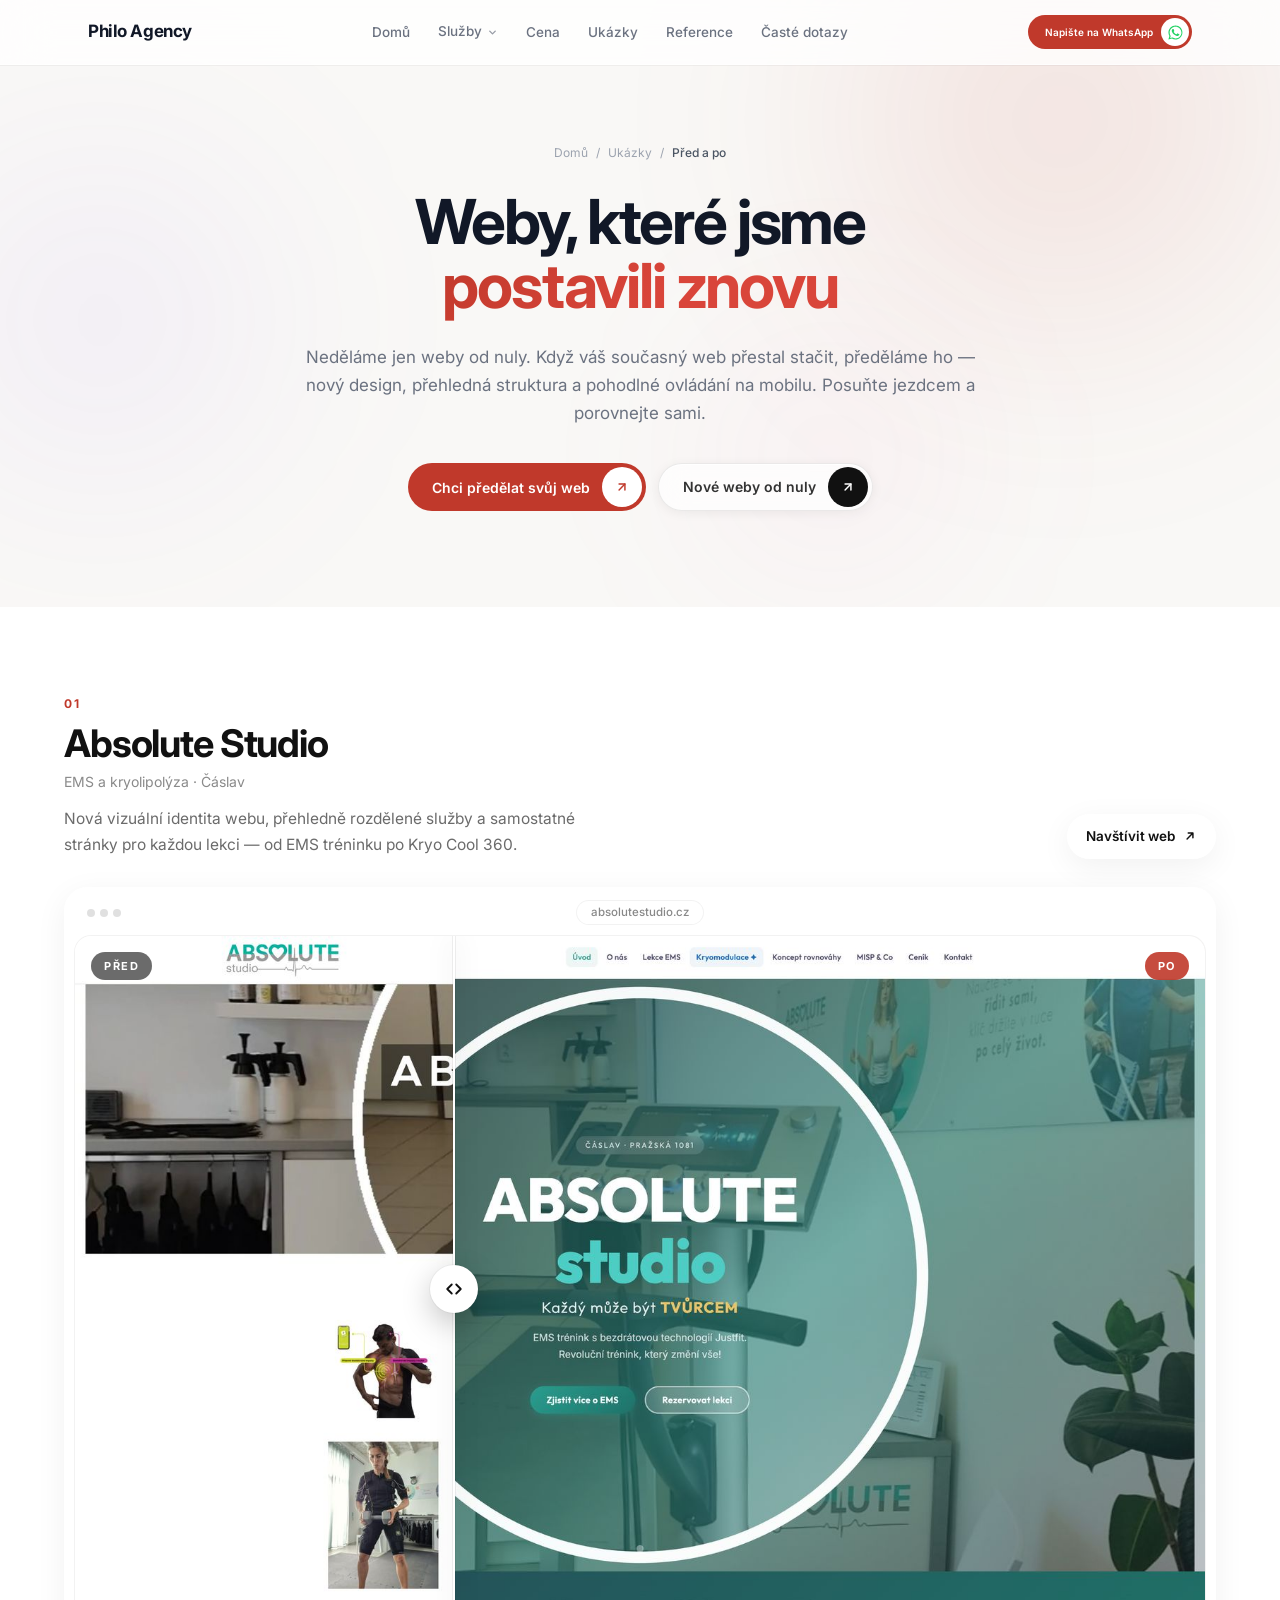
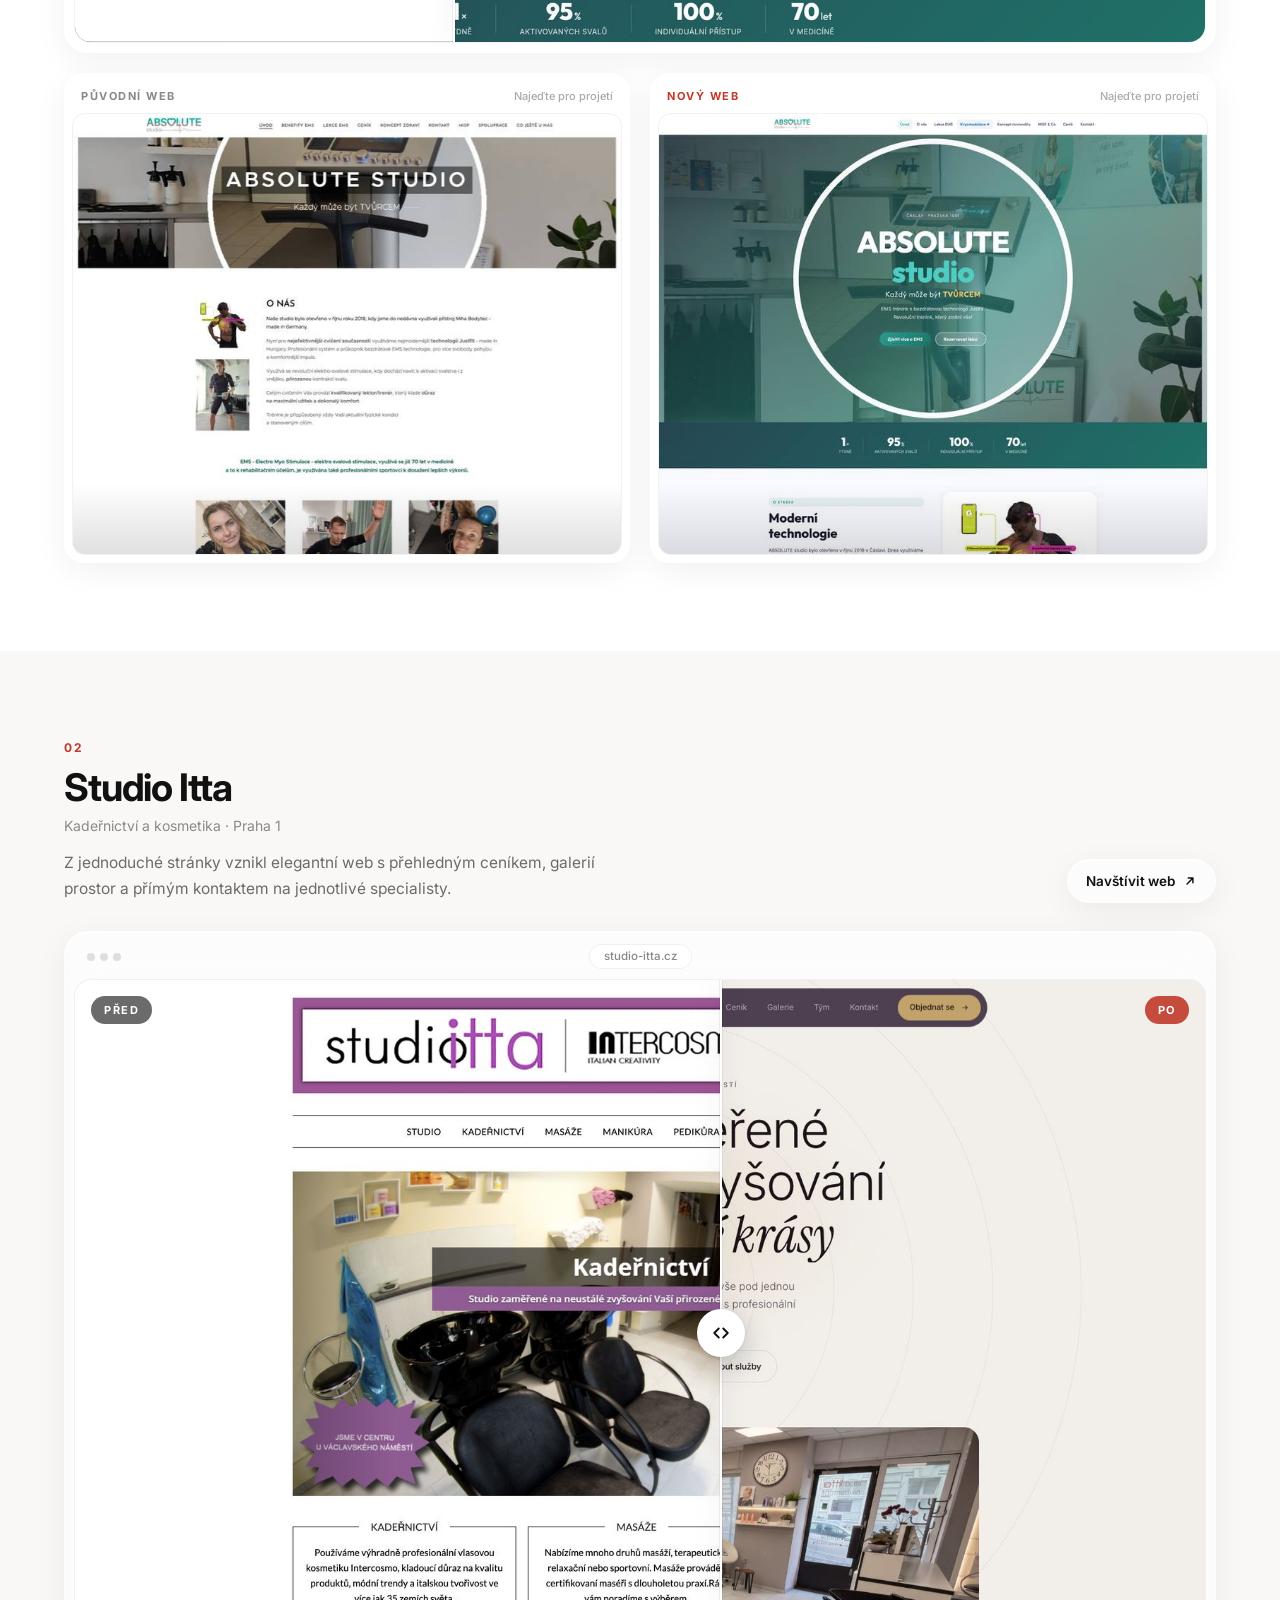
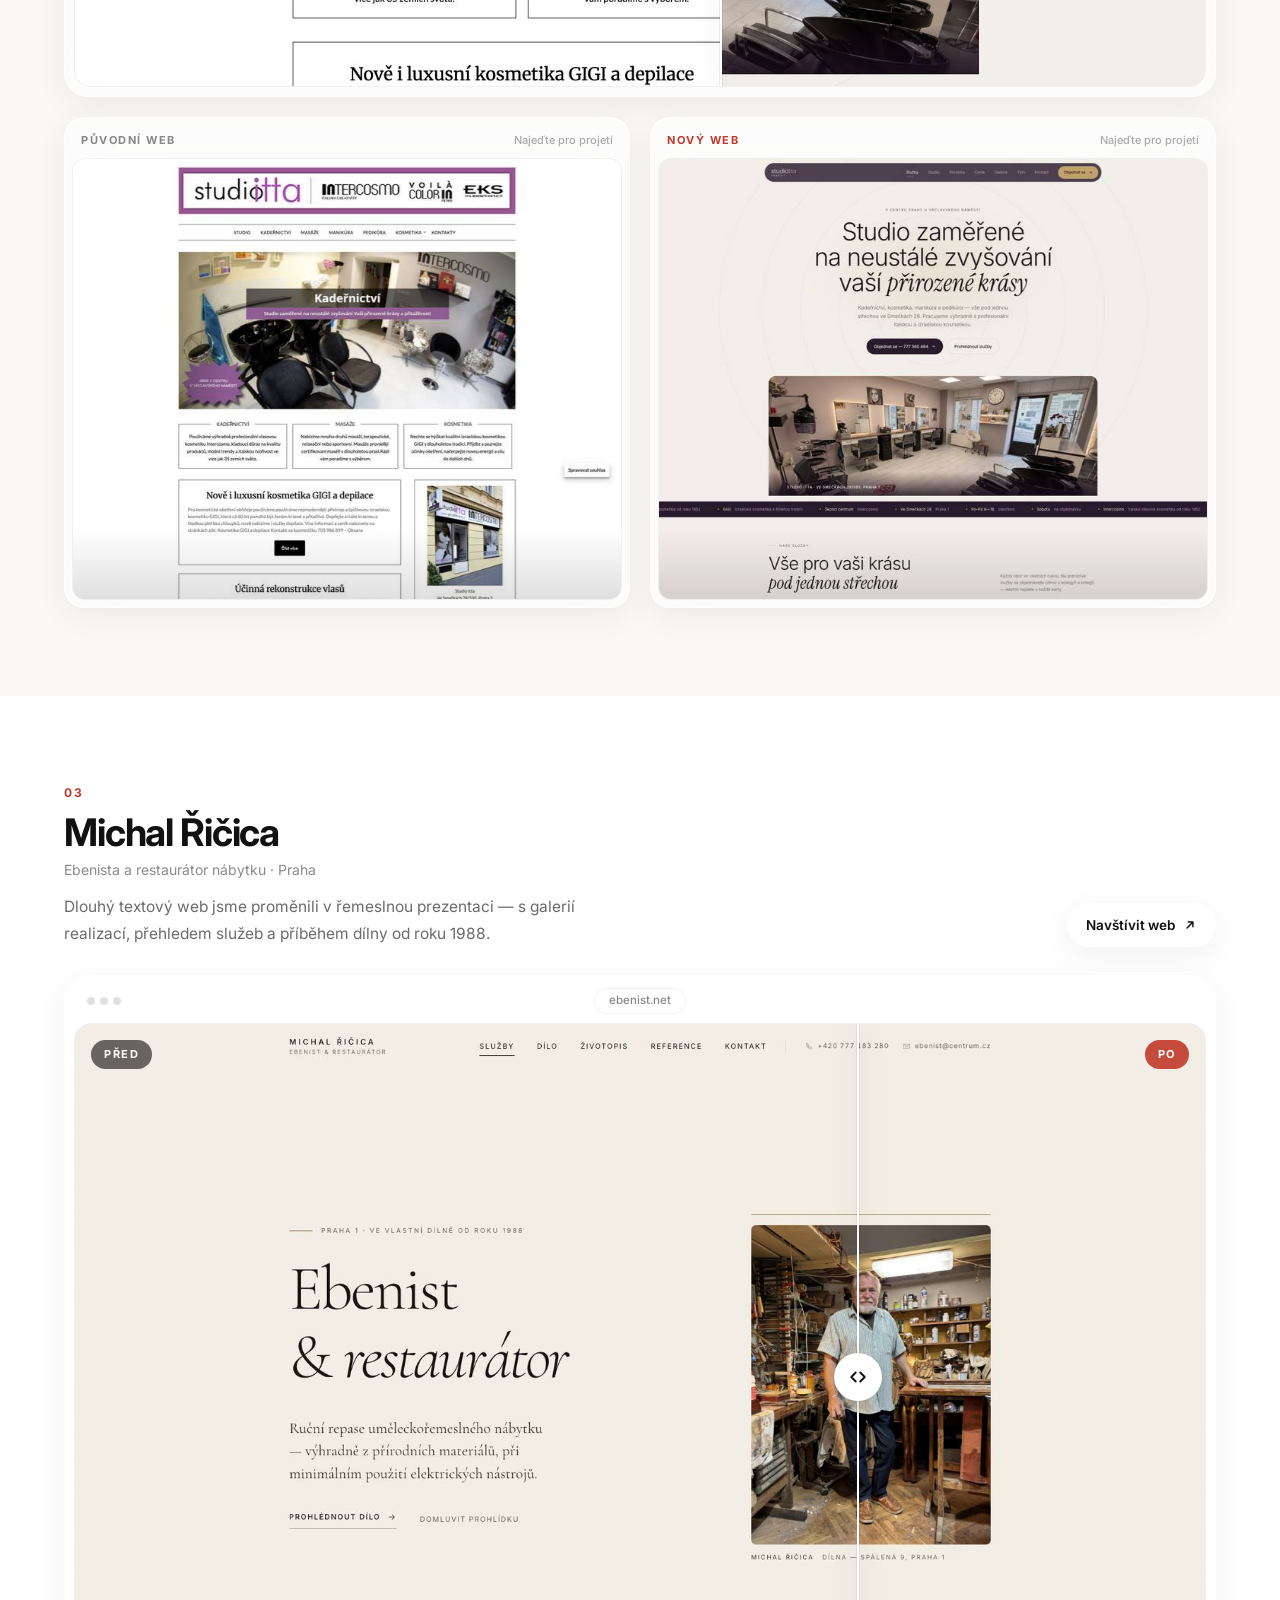
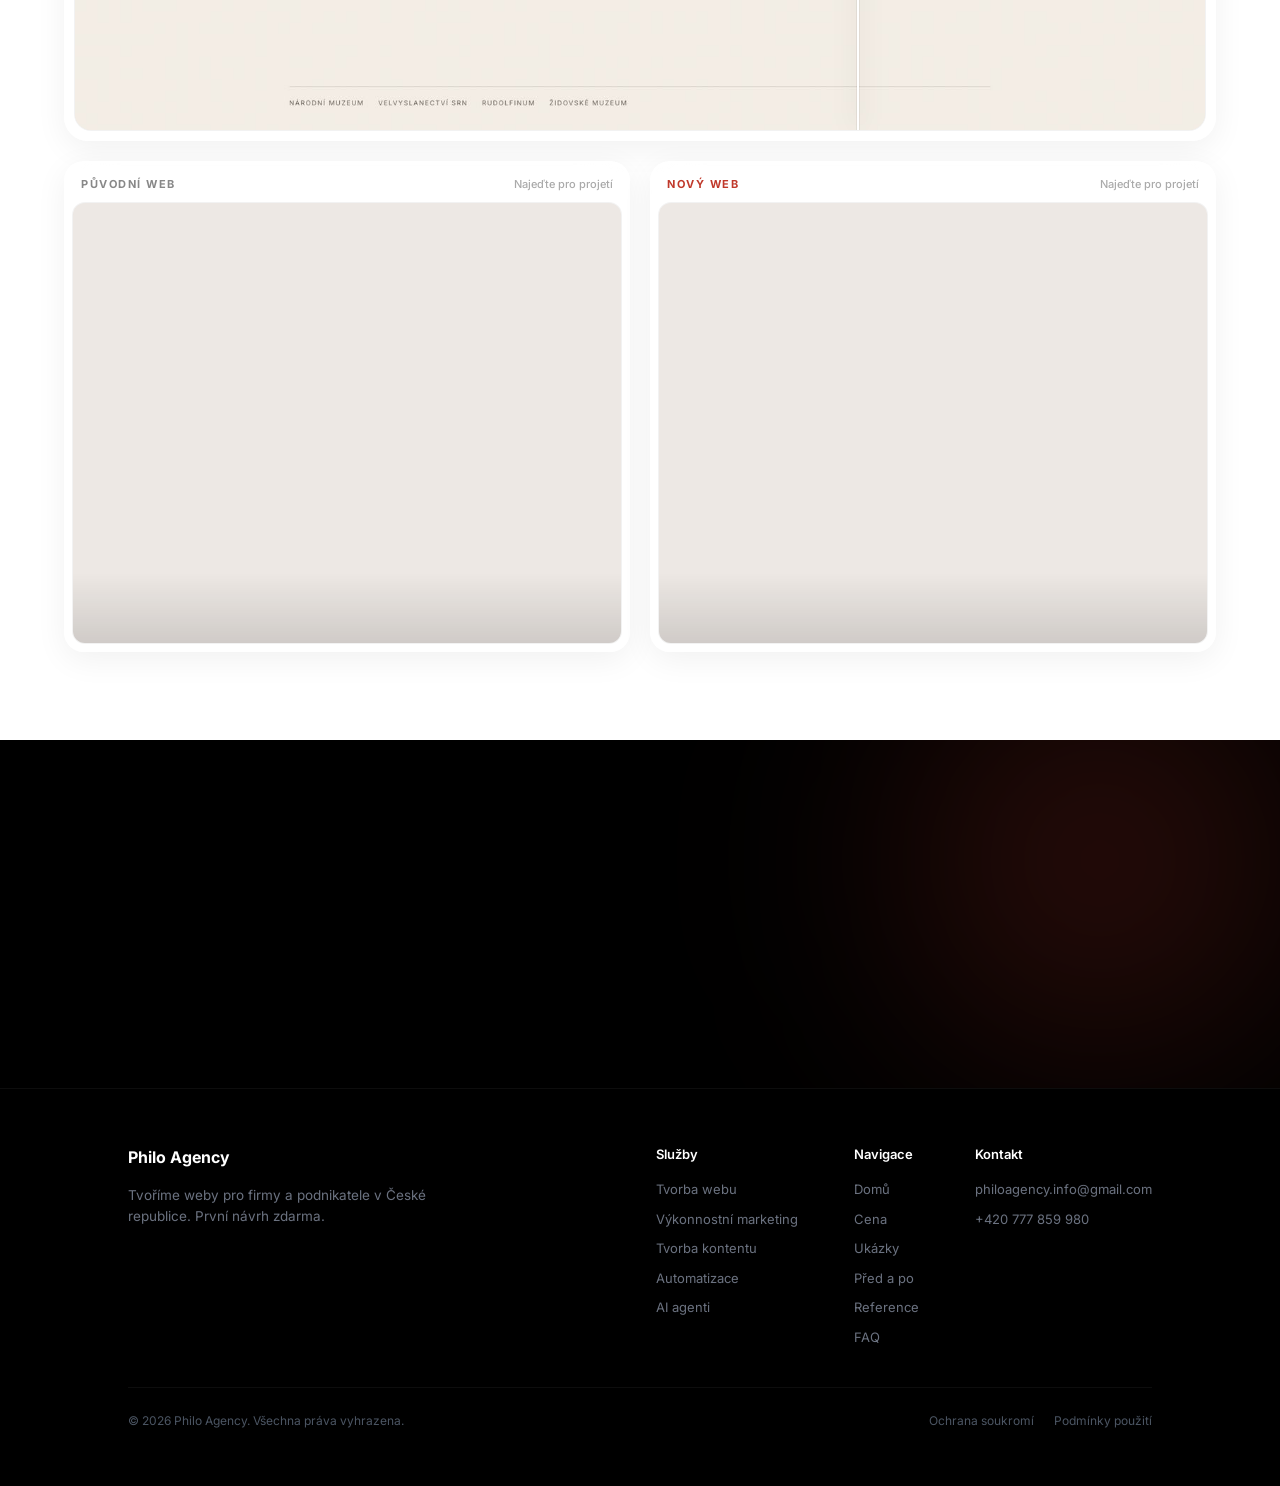
==== redesign-webu.html @ 14ca3ee5 "Add a before & after redesign page linked from the showcase - New /redesign-webu page (subpage templ" ====
<!DOCTYPE html>
<html lang="cs">

<head>
  <meta charset="UTF-8">
  <meta name="viewport" content="width=device-width, initial-scale=1.0">
  <title>Redesign webu: ukázky před a po — Philo Agency</title>
  <meta name="description" content="Neděláme jen weby od nuly. Podívejte se, jak jsme předělali weby Absolute Studio, Studio Itta a Michala Řičici — porovnání původního a nového webu.">
  <meta name="keywords" content="redesign webu, předělání webu, nový web, modernizace webu, webdesign před a po, Philo Agency">
  <meta name="author" content="Philo Agency">
  <meta name="robots" content="index, follow">
  <link rel="canonical" href="https://philoagency.com/redesign-webu">
  <meta property="og:type" content="website">
  <meta property="og:locale" content="cs_CZ">
  <meta property="og:site_name" content="Philo Agency">
  <meta property="og:title" content="Redesign webu: ukázky před a po — Philo Agency">
  <meta property="og:description" content="Neděláme jen weby od nuly. Podívejte se, jak jsme předělali weby našich klientů — porovnání původního a nového webu.">
  <meta property="og:url" content="https://philoagency.com/redesign-webu">
  <meta property="og:image" content="https://philoagency.com/img/og-image.jpg">
  <meta property="og:image:secure_url" content="https://philoagency.com/img/og-image.jpg">
  <meta property="og:image:type" content="image/jpeg">
  <meta property="og:image:width" content="1200">
  <meta property="og:image:height" content="630">
  <meta property="og:image:alt" content="Philo Agency — weby, marketing a obsah na míru">
  <meta name="twitter:card" content="summary_large_image">
  <meta name="twitter:image" content="https://philoagency.com/img/og-image.jpg">
  <meta name="twitter:title" content="Redesign webu: ukázky před a po — Philo Agency">
  <meta name="twitter:description" content="Neděláme jen weby od nuly. Podívejte se, jak jsme předělali weby našich klientů — porovnání původního a nového webu.">
  <link rel="icon" type="image/svg+xml" href="favicon.svg">
  <link rel="preconnect" href="https://fonts.googleapis.com">
  <link rel="preconnect" href="https://fonts.gstatic.com" crossorigin>
  <link href="https://fonts.googleapis.com/css2?family=inter:wght@100..900&display=swap" rel="stylesheet">
  <link rel="stylesheet" href="assets/philo-sub.css">
  <script src="assets/philo-sub.js"></script>
  <link rel="stylesheet" href="assets/tailwind.css">
  <style>
    /* ─── PROJEKTY ─── */
    .ba-section {
      padding-block: 88px;
    }

    .ba-section:nth-of-type(odd) {
      background: #f9f8f6;
    }

    .ba-section:nth-of-type(even) {
      background: #fff;
    }

    @media (max-width: 767px) {
      .ba-section {
        padding-block: 60px;
      }
    }

    .ba-head {
      display: flex;
      align-items: flex-end;
      justify-content: space-between;
      gap: 24px;
      margin-bottom: 28px;
    }

    @media (max-width: 767px) {
      .ba-head {
        flex-direction: column;
        align-items: flex-start;
        gap: 16px;
      }
    }

    .ba-num {
      display: block;
      margin-bottom: 10px;
      font-size: 12px;
      font-weight: 700;
      letter-spacing: 0.18em;
      color: #c0392b;
    }

    .ba-title {
      font-size: clamp(28px, 4vw, 38px);
      font-weight: 700;
      letter-spacing: -0.03em;
      line-height: 1.1;
      color: #111;
    }

    .ba-cat {
      margin-top: 6px;
      font-size: 14px;
      color: #8a8a8a;
    }

    .ba-desc {
      max-width: 560px;
      margin-top: 14px;
      font-size: 15.5px;
      line-height: 1.7;
      color: #6b6b6b;
    }

    .ba-visit {
      display: inline-flex;
      align-items: center;
      gap: 8px;
      flex-shrink: 0;
      padding: 11px 18px;
      border-radius: 999px;
      font-size: 13.5px;
      font-weight: 600;
      color: #111;
      text-decoration: none;
      transition: transform 0.4s cubic-bezier(0.22, 1, 0.36, 1), box-shadow 0.4s ease, color 0.3s ease;
    }

    .ba-visit:hover {
      color: #c0392b;
      transform: translateY(-2px);
      box-shadow: 0 14px 32px rgba(0, 0, 0, 0.08), inset 0 1px 0 rgba(255, 255, 255, 0.95);
    }

    .ba-visit svg {
      transition: transform 0.4s cubic-bezier(0.22, 1, 0.36, 1);
    }

    .ba-visit:hover svg {
      transform: translate(2px, -2px);
    }

    /* ─── OKNO PROHLÍŽEČE ─── */
    .ba-card {
      padding: 10px;
      border-radius: 24px;
    }

    .ba-bar {
      display: grid;
      grid-template-columns: 1fr auto 1fr;
      align-items: center;
      height: 30px;
      padding: 0 12px;
      margin-bottom: 8px;
    }

    .ba-dots {
      display: flex;
      gap: 5px;
    }

    .ba-dots i {
      width: 8px;
      height: 8px;
      border-radius: 50%;
      background: rgba(0, 0, 0, 0.12);
    }

    .ba-url {
      display: inline-flex;
      align-items: center;
      gap: 6px;
      padding: 3px 14px;
      border-radius: 999px;
      background: #fff;
      box-shadow: 0 0 0 1px rgba(0, 0, 0, 0.05);
      font-size: 11.5px;
      font-weight: 500;
      color: #888;
    }

    /* ─── POROVNÁVACÍ JEZDEC ─── */
    .ba-compare {
      --pos: 50%;
      position: relative;
      aspect-ratio: 16 / 10;
      overflow: hidden;
      border-radius: 16px;
      background: #ede8e4;
      cursor: ew-resize;
      user-select: none;
      -webkit-user-select: none;
      touch-action: pan-y;
      box-shadow: 0 0 0 1px rgba(0, 0, 0, 0.05);
    }

    .ba-img {
      position: absolute;
      inset: 0;
      width: 100%;
      height: 100%;
      object-fit: cover;
      object-position: top;
      pointer-events: none;
      -webkit-user-drag: none;
    }

    .ba-before {
      position: absolute;
      inset: 0;
      clip-path: inset(0 calc(100% - var(--pos)) 0 0);
    }

    .ba-label {
      position: absolute;
      top: 16px;
      z-index: 2;
      padding: 6px 13px;
      border-radius: 999px;
      font-size: 11px;
      font-weight: 700;
      letter-spacing: 0.14em;
      text-transform: uppercase;
      color: #fff;
      -webkit-backdrop-filter: blur(8px);
      backdrop-filter: blur(8px);
      pointer-events: none;
    }

    .ba-label--before {
      left: 16px;
      background: rgba(17, 17, 17, 0.62);
    }

    .ba-label--after {
      right: 16px;
      background: rgba(192, 57, 43, 0.9);
    }

    .ba-handle {
      position: absolute;
      top: 0;
      bottom: 0;
      left: var(--pos);
      z-index: 3;
      width: 2px;
      margin-left: -1px;
      background: #fff;
      box-shadow: 0 0 0 1px rgba(0, 0, 0, 0.06), 0 0 24px rgba(0, 0, 0, 0.25);
      pointer-events: none;
    }

    .ba-knob {
      position: absolute;
      top: 50%;
      left: 50%;
      display: grid;
      place-items: center;
      width: 48px;
      height: 48px;
      border-radius: 50%;
      background: #fff;
      color: #111;
      box-shadow: 0 10px 30px rgba(0, 0, 0, 0.22), 0 0 0 1px rgba(0, 0, 0, 0.04);
      transform: translate(-50%, -50%);
      transition: transform 0.35s cubic-bezier(0.22, 1, 0.36, 1), color 0.3s ease;
    }

    .ba-compare:hover .ba-knob,
    .ba-compare.is-dragging .ba-knob {
      color: #c0392b;
      transform: translate(-50%, -50%) scale(1.08);
    }

    .ba-range {
      position: absolute;
      width: 1px;
      height: 1px;
      opacity: 0;
      pointer-events: none;
    }

    .ba-compare:has(.ba-range:focus-visible) .ba-knob {
      outline: 2px solid #c0392b;
      outline-offset: 3px;
    }

    @media (max-width: 767px) {
      .ba-card {
        padding: 6px;
        border-radius: 18px;
      }

      .ba-bar {
        height: 22px;
        margin-bottom: 6px;
        padding: 0 8px;
      }

      .ba-dots i {
        width: 6px;
        height: 6px;
      }

      .ba-url {
        font-size: 10px;
        padding: 2px 10px;
      }

      .ba-compare {
        border-radius: 12px;
      }

      .ba-label {
        top: 10px;
        padding: 4px 9px;
        font-size: 9.5px;
      }

      .ba-label--before {
        left: 10px;
      }

      .ba-label--after {
        right: 10px;
      }

      .ba-knob {
        width: 38px;
        height: 38px;
      }
    }

    /* ─── CELÉ STRÁNKY ─── */
    .ba-pages {
      display: grid;
      grid-template-columns: repeat(2, minmax(0, 1fr));
      gap: 20px;
      margin-top: 20px;
    }

    .ba-page {
      --frame-h: 440px;
      margin: 0;
      padding: 8px;
      border-radius: 20px;
      cursor: pointer;
    }

    .ba-page figcaption {
      display: flex;
      align-items: center;
      justify-content: space-between;
      gap: 10px;
      padding: 6px 8px 10px;
      font-size: 11px;
      font-weight: 700;
      letter-spacing: 0.14em;
      text-transform: uppercase;
      color: #888;
    }

    .ba-page--after figcaption {
      color: #c0392b;
    }

    .ba-hint {
      font-size: 11px;
      font-weight: 500;
      letter-spacing: 0;
      text-transform: none;
      color: #aaa;
    }

    .ba-scroll {
      position: relative;
      height: var(--frame-h);
      overflow: hidden;
      border-radius: 12px;
      background: #ede8e4;
      box-shadow: 0 0 0 1px rgba(0, 0, 0, 0.05);
    }

    /* Stránka se při najetí plynule projede shora dolů (délka podle výšky) */
    .ba-scroll img {
      display: block;
      width: 100%;
      height: auto;
      transform: translateY(0);
      transition: transform 1.2s cubic-bezier(0.22, 1, 0.36, 1);
      will-change: transform;
    }

    .ba-page:hover .ba-scroll img,
    .ba-page.is-playing .ba-scroll img {
      transform: translateY(calc(-100% + var(--frame-h)));
      transition: transform var(--dur, 8s) cubic-bezier(0.45, 0, 0.55, 1);
    }

    .ba-scroll::after {
      content: '';
      position: absolute;
      left: 0;
      right: 0;
      bottom: 0;
      height: 70px;
      background: linear-gradient(to top, rgba(0, 0, 0, 0.12), transparent);
      pointer-events: none;
      transition: opacity 0.4s ease;
    }

    .ba-page:hover .ba-scroll::after,
    .ba-page.is-playing .ba-scroll::after {
      opacity: 0;
    }

    @media (max-width: 767px) {
      .ba-pages {
        gap: 10px;
      }

      .ba-page {
        --frame-h: 300px;
        padding: 5px;
        border-radius: 14px;
      }

      .ba-page figcaption {
        flex-direction: column;
        align-items: flex-start;
        gap: 2px;
        padding: 4px 4px 8px;
        font-size: 9.5px;
      }

      .ba-hint {
        font-size: 10px;
      }

      .ba-scroll {
        border-radius: 9px;
      }
    }

    @media (prefers-reduced-motion: reduce) {
      .ba-scroll img {
        transition: none !important;
      }
    }
  </style>
</head>

<body class="bg-white overflow-x-hidden">

  <!-- ───── NAV ───── -->
  <nav class="glass-nav fixed top-0 left-0 right-0 z-50">
    <div class="max-w-6xl mx-auto px-6 h-16 flex items-center justify-between">
      <a href="/" class="flex items-center gap-2">
        <span class="font-bold text-[17px] text-gray-900 tracking-tight">Philo Agency</span>
      </a>
      <div class="hidden md:flex items-center gap-7">
        <a href="/"
          class="text-[13.5px] text-gray-500 hover:text-gray-900 font-medium transition-colors">Domů</a>

        <!-- Služby — rozbalovací menu -->
        <div class="nav-drop" id="nav-drop">
          <button class="nav-drop-trigger" id="nav-drop-trigger" aria-haspopup="true" aria-expanded="false">
            <span>Služby</span>
            <svg class="nav-drop-caret" xmlns="http://www.w3.org/2000/svg" width="11" height="11" viewBox="0 0 24 24"
              fill="none" stroke="currentColor" stroke-width="3" stroke-linecap="round" stroke-linejoin="round">
              <path d="m6 9 6 6 6-6" />
            </svg>
          </button>
          <div class="nav-drop-panel" role="menu">
            <a class="nav-drop-item" style="--d:.04s" href="/sluzby/tvorba-webu" role="menuitem">
              <span class="nav-drop-ico"><svg xmlns="http://www.w3.org/2000/svg" width="18" height="18" viewBox="0 0 24 24" fill="none" stroke="currentColor" stroke-width="1.8" stroke-linecap="round" stroke-linejoin="round"><rect width="20" height="14" x="2" y="3" rx="2"/><path d="M8 21h8M12 17v4"/></svg></span>
              <span>
                <span class="nav-drop-title">Tvorba webu</span>
                <span class="nav-drop-desc">Weby na míru, první návrh zdarma</span>
              </span>
              <svg class="nav-drop-arrow" xmlns="http://www.w3.org/2000/svg" width="15" height="15" viewBox="0 0 24 24" fill="none" stroke="currentColor" stroke-width="2.4" stroke-linecap="round" stroke-linejoin="round"><path d="M5 12h14M13 6l6 6-6 6"/></svg>
            </a>
            <a class="nav-drop-item" style="--d:.085s" href="/sluzby/vykonnostni-marketing" role="menuitem">
              <span class="nav-drop-ico"><svg xmlns="http://www.w3.org/2000/svg" width="18" height="18" viewBox="0 0 24 24" fill="none" stroke="currentColor" stroke-width="1.8" stroke-linecap="round" stroke-linejoin="round"><polyline points="22 7 13.5 15.5 8.5 10.5 2 17"/><polyline points="16 7 22 7 22 13"/></svg></span>
              <span>
                <span class="nav-drop-title">Výkonnostní marketing</span>
                <span class="nav-drop-desc">Meta Ads kampaně zaměřené na tržby</span>
              </span>
              <svg class="nav-drop-arrow" xmlns="http://www.w3.org/2000/svg" width="15" height="15" viewBox="0 0 24 24" fill="none" stroke="currentColor" stroke-width="2.4" stroke-linecap="round" stroke-linejoin="round"><path d="M5 12h14M13 6l6 6-6 6"/></svg>
            </a>
            <a class="nav-drop-item" style="--d:.13s" href="/sluzby/tvorba-kontentu" role="menuitem">
              <span class="nav-drop-ico"><svg xmlns="http://www.w3.org/2000/svg" width="18" height="18" viewBox="0 0 24 24" fill="none" stroke="currentColor" stroke-width="1.8" stroke-linecap="round" stroke-linejoin="round"><path d="m22 8-6 4 6 4V8Z"/><rect width="14" height="12" x="2" y="6" rx="2"/></svg></span>
              <span>
                <span class="nav-drop-title">Tvorba kontentu</span>
                <span class="nav-drop-desc">Foto, video a texty pro sociální sítě</span>
              </span>
              <svg class="nav-drop-arrow" xmlns="http://www.w3.org/2000/svg" width="15" height="15" viewBox="0 0 24 24" fill="none" stroke="currentColor" stroke-width="2.4" stroke-linecap="round" stroke-linejoin="round"><path d="M5 12h14M13 6l6 6-6 6"/></svg>
            </a>
            <a class="nav-drop-item" style="--d:.175s" href="/sluzby/automatizace" role="menuitem">
              <span class="nav-drop-ico"><svg xmlns="http://www.w3.org/2000/svg" width="18" height="18" viewBox="0 0 24 24" fill="none" stroke="currentColor" stroke-width="1.8" stroke-linecap="round" stroke-linejoin="round"><path d="M13 2 3 14h9l-1 8 10-12h-9l1-8Z"/></svg></span>
              <span>
                <span class="nav-drop-title">Automatizace</span>
                <span class="nav-drop-desc">Propojíme nástroje, procesy běží samy</span>
              </span>
              <svg class="nav-drop-arrow" xmlns="http://www.w3.org/2000/svg" width="15" height="15" viewBox="0 0 24 24" fill="none" stroke="currentColor" stroke-width="2.4" stroke-linecap="round" stroke-linejoin="round"><path d="M5 12h14M13 6l6 6-6 6"/></svg>
            </a>
            <a class="nav-drop-item" style="--d:.22s" href="/sluzby/ai-agenti" role="menuitem">
              <span class="nav-drop-ico"><svg xmlns="http://www.w3.org/2000/svg" width="18" height="18" viewBox="0 0 24 24" fill="none" stroke="currentColor" stroke-width="1.8" stroke-linecap="round" stroke-linejoin="round"><path d="M12 8V4H8"/><rect width="16" height="12" x="4" y="8" rx="2"/><path d="M2 14h2M20 14h2M15 13v2M9 13v2"/></svg></span>
              <span>
                <span class="nav-drop-title">AI agenti</span>
                <span class="nav-drop-desc">Agenti pro podporu, prodej i obsah</span>
              </span>
              <svg class="nav-drop-arrow" xmlns="http://www.w3.org/2000/svg" width="15" height="15" viewBox="0 0 24 24" fill="none" stroke="currentColor" stroke-width="2.4" stroke-linecap="round" stroke-linejoin="round"><path d="M5 12h14M13 6l6 6-6 6"/></svg>
            </a>
            <div class="nav-drop-foot">
              <span>Nevíte, co potřebujete?</span>
              <a href="/#kontakt">Ozvěte se nám →</a>
            </div>
          </div>
        </div>

        <a href="/#cena"
          class="text-[13.5px] text-gray-500 hover:text-gray-900 font-medium transition-colors">Cena</a>
        <a href="/#ukazky"
          class="text-[13.5px] text-gray-500 hover:text-gray-900 font-medium transition-colors">Ukázky</a>
        <a href="/#referencie"
          class="text-[13.5px] text-gray-500 hover:text-gray-900 font-medium transition-colors">Reference</a>
        <a href="/#faq"
          class="text-[13.5px] text-gray-500 hover:text-gray-900 font-medium transition-colors">Časté dotazy</a>
      </div>
      <div class="flex items-center gap-3">
        <a class="btn-dark btn-nav btn-wa" target="_blank" rel="noopener" aria-label="WhatsApp"
          href="https://wa.me/420777859980?text=Dobr%C3%BD%20den%2C%20m%C3%A1m%20z%C3%A1jem%20o%20spolupr%C3%A1ci%20s%20Philo%20Agency.%20M%C5%AF%C5%BEeme%20se%20domluvit%20na%20kr%C3%A1tk%C3%A9m%20hovoru%3F">
          <span class="btn-text">Napište na WhatsApp</span>
          <span class="wa-badge"><small>Napište na</small><strong>WhatsApp</strong></span>
          <div class="btn-icon"><svg xmlns="http://www.w3.org/2000/svg" width="15" height="15" viewBox="0 0 24 24" fill="currentColor" aria-hidden="true"><path d="M17.47 14.38c-.3-.15-1.76-.87-2.03-.97-.27-.1-.47-.15-.67.15-.2.3-.77.97-.94 1.17-.17.2-.35.22-.64.07-.3-.15-1.26-.46-2.4-1.48-.89-.79-1.49-1.77-1.66-2.07-.17-.3-.02-.46.13-.61.13-.13.3-.35.45-.52.15-.17.2-.3.3-.5.1-.2.05-.37-.02-.52-.08-.15-.67-1.61-.92-2.21-.24-.58-.49-.5-.67-.51h-.57c-.2 0-.52.07-.79.37-.27.3-1.04 1.02-1.04 2.48 0 1.46 1.07 2.88 1.21 3.07.15.2 2.1 3.2 5.08 4.49.71.31 1.26.49 1.7.63.71.22 1.36.19 1.87.12.57-.09 1.76-.72 2.01-1.41.25-.7.25-1.29.17-1.41-.07-.13-.27-.2-.57-.35M12.05 21.5h-.01a9.4 9.4 0 0 1-4.79-1.31l-.34-.2-3.56.93.95-3.47-.22-.36a9.4 9.4 0 0 1-1.44-5.01c0-5.2 4.23-9.43 9.44-9.43 2.52 0 4.89.98 6.67 2.77a9.37 9.37 0 0 1 2.76 6.67c0 5.2-4.24 9.43-9.44 9.43m8.03-17.46A11.28 11.28 0 0 0 12.05.72C5.8.72.7 5.8.7 12.06c0 2 .52 3.95 1.52 5.67L.6 23.28l5.68-1.49a11.3 11.3 0 0 0 5.42 1.38h.01c6.25 0 11.34-5.09 11.35-11.35 0-3.03-1.18-5.88-3.32-8.02"/></svg></div>
        </a>
        <button class="hamburger-btn md:hidden" id="hamburger-btn" aria-label="Menu">
          <span></span><span></span><span></span>
        </button>
      </div>
    </div>
  </nav>

  <!-- ───── MOBILNÍ MENU ───── -->
  <div class="mobile-menu md:hidden" id="mobile-menu">
    <div class="mobile-menu-inner">
      <a href="/" class="mobile-nav-link">Domů</a>
      <div class="mobile-sub open" id="mobile-sub">
        <button class="mobile-sub-toggle" id="mobile-sub-toggle" aria-expanded="true">
          <span>Služby</span>
          <svg xmlns="http://www.w3.org/2000/svg" width="16" height="16" viewBox="0 0 24 24" fill="none"
            stroke="currentColor" stroke-width="2.5" stroke-linecap="round" stroke-linejoin="round">
            <path d="m6 9 6 6 6-6" />
          </svg>
        </button>
        <div class="mobile-sub-list">
          <a href="/sluzby/tvorba-webu" class="mobile-sub-link">Tvorba webu</a>
          <a href="/sluzby/vykonnostni-marketing" class="mobile-sub-link">Výkonnostní marketing</a>
          <a href="/sluzby/tvorba-kontentu" class="mobile-sub-link">Tvorba kontentu</a>
          <a href="/sluzby/automatizace" class="mobile-sub-link">Automatizace</a>
          <a href="/sluzby/ai-agenti" class="mobile-sub-link">AI agenti</a>
        </div>
      </div>
      <a href="/#cena" class="mobile-nav-link">Cena</a>
      <a href="/#ukazky" class="mobile-nav-link">Ukázky</a>
      <a href="/#referencie" class="mobile-nav-link">Reference</a>
      <a href="/#faq" class="mobile-nav-link">Časté dotazy</a>
      <a href="/#kontakt" class="btn-dark mt-5" style="width:100%;justify-content:center">
        <span class="btn-text">Kontaktujte nás</span>
        <div class="btn-icon"><svg xmlns="http://www.w3.org/2000/svg" width="14" height="14" viewBox="0 0 24 24" fill="none" stroke="currentColor" stroke-width="2.5" stroke-linecap="round" stroke-linejoin="round"><path d="M7 7h10v10"/><path d="M7 17 17 7"/></svg></div>
      </a>
    </div>
  </div>

  <!-- ───── HERO ───── -->
  <section class="hero-bg pt-36 pb-24 px-6">
    <div class="blob"
      style="width:720px;height:720px;background:radial-gradient(circle,rgba(192,57,43,0.13),transparent 65%);top:-240px;right:-140px;filter:blur(90px)">
    </div>
    <div class="blob"
      style="width:560px;height:560px;background:radial-gradient(circle,rgba(139,92,246,0.08),transparent 65%);top:40px;left:-180px;filter:blur(90px)">
    </div>
    <div class="blob"
      style="width:420px;height:420px;background:radial-gradient(circle,rgba(244,114,182,0.07),transparent 65%);bottom:-60px;right:240px;filter:blur(80px)">
    </div>

    <div class="max-w-4xl mx-auto relative z-10 text-center">
      <div class="flex items-center justify-center gap-2 text-[12px] text-gray-400 mb-7" id="sp-eyebrow" style="opacity:0">
        <a href="/" class="hover:text-gray-600 transition-colors">Domů</a>
        <span>/</span>
        <a href="/#ukazky" class="hover:text-gray-600 transition-colors">Ukázky</a>
        <span>/</span>
        <span class="text-gray-600 font-medium">Před a po</span>
      </div>

      <h1 class="text-[40px] sm:text-[52px] md:text-[62px] font-bold tracking-[-0.035em] leading-[1.04] text-gray-900 mb-6"
        id="sp-title" style="opacity:0">
        Weby, které jsme <br class="hidden sm:block"><span class="gradient-text">postavili znovu</span>
      </h1>

      <p class="text-gray-500 text-[16px] sm:text-[17px] leading-[1.65] max-w-2xl mx-auto mb-9" id="sp-sub" style="opacity:0">
        Neděláme jen weby od nuly. Když váš současný web přestal stačit, předěláme ho — nový design, přehledná struktura a pohodlné ovládání na mobilu. Posuňte jezdcem a porovnejte sami.
      </p>

      <div class="flex flex-col sm:flex-row items-center justify-center gap-3" id="sp-btns" style="opacity:0">
        <a href="/#kontakt" class="btn-dark">
          <span class="btn-text">Chci předělat svůj web</span>
          <div class="btn-icon"><svg xmlns="http://www.w3.org/2000/svg" width="14" height="14" viewBox="0 0 24 24" fill="none" stroke="currentColor" stroke-width="2.5" stroke-linecap="round" stroke-linejoin="round"><path d="M7 7h10v10"/><path d="M7 17 17 7"/></svg></div>
        </a>
        <a href="/#ukazky" class="btn-glass">
          <span class="btn-text">Nové weby od nuly</span>
          <div class="btn-icon"><svg xmlns="http://www.w3.org/2000/svg" width="14" height="14" viewBox="0 0 24 24" fill="none" stroke="currentColor" stroke-width="2.5" stroke-linecap="round" stroke-linejoin="round"><path d="M7 7h10v10"/><path d="M7 17 17 7"/></svg></div>
        </a>
      </div>
    </div>
  </section>

  <!-- ───── 01 ABSOLUTE STUDIO ───── -->
  <section class="ba-section px-6" id="absolute-studio">
    <div class="max-w-6xl mx-auto">
      <div class="ba-head reveal">
        <div>
          <span class="ba-num">01</span>
          <h2 class="ba-title">Absolute Studio</h2>
          <p class="ba-cat">EMS a kryolipolýza · Čáslav</p>
          <p class="ba-desc">Nová vizuální identita webu, přehledně rozdělené služby a samostatné stránky pro každou lekci — od EMS tréninku po Kryo Cool 360.</p>
        </div>
        <a class="ba-visit glass" href="https://www.absolutestudio.cz/" target="_blank" rel="noopener">
          Navštívit web
          <svg width="14" height="14" viewBox="0 0 24 24" fill="none" stroke="currentColor" stroke-width="2.5" stroke-linecap="round" stroke-linejoin="round" aria-hidden="true"><path d="M7 17 17 7M9 7h8v8" /></svg>
        </a>
      </div>

      <div class="ba-card glass reveal">
        <div class="ba-bar" aria-hidden="true">
          <span class="ba-dots"><i></i><i></i><i></i></span>
          <span class="ba-url">absolutestudio.cz</span>
        </div>
        <div class="ba-compare" data-compare>
          <img class="ba-img" src="img/pred-po/absolute-po.jpg" alt="Absolute Studio — nový web" width="1600" height="1000" loading="lazy" decoding="async">
          <div class="ba-before">
            <img class="ba-img" src="img/pred-po/absolute-pred.jpg" alt="Absolute Studio — původní web" width="1600" height="1000" loading="lazy" decoding="async">
          </div>
          <span class="ba-label ba-label--before">Před</span>
          <span class="ba-label ba-label--after">Po</span>
          <div class="ba-handle" aria-hidden="true">
            <span class="ba-knob"><svg width="18" height="18" viewBox="0 0 24 24" fill="none" stroke="currentColor" stroke-width="2.5" stroke-linecap="round" stroke-linejoin="round"><path d="m9 6-6 6 6 6M15 6l6 6-6 6" /></svg></span>
          </div>
          <input class="ba-range" type="range" min="0" max="100" value="50" aria-label="Porovnání původního a nového webu Absolute Studio">
        </div>
      </div>

      <div class="ba-pages">
        <figure class="ba-page glass reveal">
          <figcaption>Původní web <span class="ba-hint">Celá stránka</span></figcaption>
          <div class="ba-scroll"><img src="img/pred-po/absolute-pred-full.jpg" alt="Absolute Studio — původní web, celá stránka" width="720" loading="lazy" decoding="async"></div>
        </figure>
        <figure class="ba-page ba-page--after glass reveal">
          <figcaption>Nový web <span class="ba-hint">Celá stránka</span></figcaption>
          <div class="ba-scroll"><img src="img/pred-po/absolute-po-full.jpg" alt="Absolute Studio — nový web, celá stránka" width="720" loading="lazy" decoding="async"></div>
        </figure>
      </div>
    </div>
  </section>

  <!-- ───── 02 STUDIO ITTA ───── -->
  <section class="ba-section px-6" id="studio-itta">
    <div class="max-w-6xl mx-auto">
      <div class="ba-head reveal">
        <div>
          <span class="ba-num">02</span>
          <h2 class="ba-title">Studio Itta</h2>
          <p class="ba-cat">Kadeřnictví a kosmetika · Praha 1</p>
          <p class="ba-desc">Z jednoduché stránky vznikl elegantní web s přehledným ceníkem, galerií prostor a přímým kontaktem na jednotlivé specialisty.</p>
        </div>
        <a class="ba-visit glass" href="https://studio-itta.cz/" target="_blank" rel="noopener">
          Navštívit web
          <svg width="14" height="14" viewBox="0 0 24 24" fill="none" stroke="currentColor" stroke-width="2.5" stroke-linecap="round" stroke-linejoin="round" aria-hidden="true"><path d="M7 17 17 7M9 7h8v8" /></svg>
        </a>
      </div>

      <div class="ba-card glass reveal">
        <div class="ba-bar" aria-hidden="true">
          <span class="ba-dots"><i></i><i></i><i></i></span>
          <span class="ba-url">studio-itta.cz</span>
        </div>
        <div class="ba-compare" data-compare>
          <img class="ba-img" src="img/pred-po/itta-po.jpg" alt="Studio Itta — nový web" width="1600" height="1000" loading="lazy" decoding="async">
          <div class="ba-before">
            <img class="ba-img" src="img/pred-po/itta-pred.jpg" alt="Studio Itta — původní web" width="1600" height="1000" loading="lazy" decoding="async">
          </div>
          <span class="ba-label ba-label--before">Před</span>
          <span class="ba-label ba-label--after">Po</span>
          <div class="ba-handle" aria-hidden="true">
            <span class="ba-knob"><svg width="18" height="18" viewBox="0 0 24 24" fill="none" stroke="currentColor" stroke-width="2.5" stroke-linecap="round" stroke-linejoin="round"><path d="m9 6-6 6 6 6M15 6l6 6-6 6" /></svg></span>
          </div>
          <input class="ba-range" type="range" min="0" max="100" value="50" aria-label="Porovnání původního a nového webu Studio Itta">
        </div>
      </div>

      <div class="ba-pages">
        <figure class="ba-page glass reveal">
          <figcaption>Původní web <span class="ba-hint">Celá stránka</span></figcaption>
          <div class="ba-scroll"><img src="img/pred-po/itta-pred-full.jpg" alt="Studio Itta — původní web, celá stránka" width="720" loading="lazy" decoding="async"></div>
        </figure>
        <figure class="ba-page ba-page--after glass reveal">
          <figcaption>Nový web <span class="ba-hint">Celá stránka</span></figcaption>
          <div class="ba-scroll"><img src="img/pred-po/itta-po-full.jpg" alt="Studio Itta — nový web, celá stránka" width="720" loading="lazy" decoding="async"></div>
        </figure>
      </div>
    </div>
  </section>

  <!-- ───── 03 MICHAL ŘIČICA ───── -->
  <section class="ba-section px-6" id="michal-ricica">
    <div class="max-w-6xl mx-auto">
      <div class="ba-head reveal">
        <div>
          <span class="ba-num">03</span>
          <h2 class="ba-title">Michal Řičica</h2>
          <p class="ba-cat">Ebenista a restaurátor nábytku · Praha</p>
          <p class="ba-desc">Dlouhý textový web jsme proměnili v řemeslnou prezentaci — s galerií realizací, přehledem služeb a příběhem dílny od roku 1988.</p>
        </div>
        <a class="ba-visit glass" href="https://ebenist-net.vercel.app/" target="_blank" rel="noopener">
          Navštívit web
          <svg width="14" height="14" viewBox="0 0 24 24" fill="none" stroke="currentColor" stroke-width="2.5" stroke-linecap="round" stroke-linejoin="round" aria-hidden="true"><path d="M7 17 17 7M9 7h8v8" /></svg>
        </a>
      </div>

      <div class="ba-card glass reveal">
        <div class="ba-bar" aria-hidden="true">
          <span class="ba-dots"><i></i><i></i><i></i></span>
          <span class="ba-url">ebenist.net</span>
        </div>
        <div class="ba-compare" data-compare>
          <img class="ba-img" src="img/pred-po/ricica-po.jpg" alt="Michal Řičica — nový web" width="1600" height="1000" loading="lazy" decoding="async">
          <div class="ba-before">
            <img class="ba-img" src="img/pred-po/ricica-pred.jpg" alt="Michal Řičica — původní web" width="1600" height="1000" loading="lazy" decoding="async">
          </div>
          <span class="ba-label ba-label--before">Před</span>
          <span class="ba-label ba-label--after">Po</span>
          <div class="ba-handle" aria-hidden="true">
            <span class="ba-knob"><svg width="18" height="18" viewBox="0 0 24 24" fill="none" stroke="currentColor" stroke-width="2.5" stroke-linecap="round" stroke-linejoin="round"><path d="m9 6-6 6 6 6M15 6l6 6-6 6" /></svg></span>
          </div>
          <input class="ba-range" type="range" min="0" max="100" value="50" aria-label="Porovnání původního a nového webu Michala Řičici">
        </div>
      </div>

      <div class="ba-pages">
        <figure class="ba-page glass reveal">
          <figcaption>Původní web <span class="ba-hint">Celá stránka</span></figcaption>
          <div class="ba-scroll"><img src="img/pred-po/ricica-pred-full.jpg" alt="Michal Řičica — původní web, celá stránka" width="720" loading="lazy" decoding="async"></div>
        </figure>
        <figure class="ba-page ba-page--after glass reveal">
          <figcaption>Nový web <span class="ba-hint">Celá stránka</span></figcaption>
          <div class="ba-scroll"><img src="img/pred-po/ricica-po-full.jpg" alt="Michal Řičica — nový web, celá stránka" width="720" loading="lazy" decoding="async"></div>
        </figure>
      </div>
    </div>
  </section>

  <!-- ───── CTA ───── -->
  <section class="bg-black py-20 px-6 relative overflow-hidden">
    <div class="blob"
      style="width:640px;height:640px;background:radial-gradient(circle,rgba(192,57,43,0.28),transparent 65%);top:-200px;right:-140px;filter:blur(100px)">
    </div>
    <div class="max-w-3xl mx-auto text-center relative z-10 reveal">
      <h2 class="text-[28px] sm:text-[36px] font-bold tracking-[-0.03em] leading-[1.15] text-white mb-4">
        Máte web, který už nestačí?</h2>
      <p class="text-gray-400 text-[15.5px] leading-relaxed mb-8 max-w-xl mx-auto">Pošlete nám odkaz na svůj současný web. Do 24 hodin vám zdarma připravíme návrh, jak by mohl vypadat po předělání — bez závazku a bez faktury.</p>
      <div class="flex justify-center">
        <a href="/#kontakt" class="btn-dark">
          <span class="btn-text">Chci návrh nového webu</span>
          <div class="btn-icon"><svg xmlns="http://www.w3.org/2000/svg" width="14" height="14" viewBox="0 0 24 24" fill="none" stroke="currentColor" stroke-width="2.5" stroke-linecap="round" stroke-linejoin="round"><path d="M7 7h10v10"/><path d="M7 17 17 7"/></svg></div>
        </a>
      </div>
    </div>
  </section>

  <!-- ───── FOOTER ───── -->
  <footer class="bg-black py-14 px-6 border-t border-white/5">
    <div class="max-w-5xl mx-auto flex flex-col md:flex-row justify-between gap-10">
      <div class="max-w-xs">
        <div class="flex items-center gap-2 mb-4">
          <span class="font-bold text-white text-[16px]">Philo Agency</span>
        </div>
        <p class="text-gray-500 text-[13.5px] leading-relaxed">Tvoříme weby pro firmy a podnikatele v České republice.
          První návrh zdarma.</p>
      </div>
      <div class="flex flex-col sm:flex-row gap-10 sm:gap-14">
        <div>
          <h4 class="text-white font-semibold text-[13px] mb-4">Služby</h4>
          <div class="space-y-2.5">
            <a href="/sluzby/tvorba-webu" class="block text-gray-500 text-[13px] hover:text-white transition-colors">Tvorba webu</a>
            <a href="/sluzby/vykonnostni-marketing" class="block text-gray-500 text-[13px] hover:text-white transition-colors">Výkonnostní marketing</a>
            <a href="/sluzby/tvorba-kontentu" class="block text-gray-500 text-[13px] hover:text-white transition-colors">Tvorba kontentu</a>
            <a href="/sluzby/automatizace" class="block text-gray-500 text-[13px] hover:text-white transition-colors">Automatizace</a>
            <a href="/sluzby/ai-agenti" class="block text-gray-500 text-[13px] hover:text-white transition-colors">AI agenti</a>
          </div>
        </div>
        <div>
          <h4 class="text-white font-semibold text-[13px] mb-4">Navigace</h4>
          <div class="space-y-2.5">
            <a href="/" class="block text-gray-500 text-[13px] hover:text-white transition-colors">Domů</a>
            <a href="/#cena"
              class="block text-gray-500 text-[13px] hover:text-white transition-colors">Cena</a>
            <a href="/#ukazky"
              class="block text-gray-500 text-[13px] hover:text-white transition-colors">Ukázky</a>
            <a href="/redesign-webu"
              class="block text-gray-500 text-[13px] hover:text-white transition-colors">Před a po</a>
            <a href="/#referencie"
              class="block text-gray-500 text-[13px] hover:text-white transition-colors">Reference</a>
            <a href="/#faq" class="block text-gray-500 text-[13px] hover:text-white transition-colors">FAQ</a>
          </div>
        </div>
        <div>
          <h4 class="text-white font-semibold text-[13px] mb-4">Kontakt</h4>
          <div class="space-y-2.5">
            <a href="mailto:philoagency.info@gmail.com"
              class="block text-gray-500 text-[13px] hover:text-white transition-colors">philoagency.info@gmail.com</a>
            <a href="tel:+420777859980" class="block text-gray-500 text-[13px] hover:text-white transition-colors">+420
              777 859 980</a>
          </div>
        </div>
      </div>
    </div>
    <div class="max-w-5xl mx-auto mt-10 pt-6 border-t border-white/5 flex flex-col sm:flex-row justify-between gap-3">
      <p class="text-gray-600 text-[12px]">© 2026 Philo Agency. Všechna práva vyhrazena.</p>
      <div class="flex gap-5">
        <a href="/" class="text-gray-600 text-[12px] hover:text-gray-500 transition-colors">Ochrana
          soukromí</a>
        <a href="/" class="text-gray-600 text-[12px] hover:text-gray-500 transition-colors">Podmínky
          použití</a>
      </div>
    </div>
  </footer>

  <script src="assets/gsap.min.js"></script>
  <script src="assets/ScrollTrigger.min.js"></script>
  <script>
    (function () {
      var reduced = window.matchMedia && window.matchMedia('(prefers-reduced-motion: reduce)').matches;
      var hasGsap = window.gsap && window.ScrollTrigger;
      if (hasGsap) gsap.registerPlugin(ScrollTrigger);

      /* ─── Porovnávací jezdec před / po ─── */
      document.querySelectorAll('[data-compare]').forEach(function (box) {
        var range = box.querySelector('.ba-range');
        var hint = null;

        function set(v) {
          v = Math.max(0, Math.min(100, v));
          box.style.setProperty('--pos', v + '%');
          range.value = Math.round(v);
        }

        function fromX(x) {
          var r = box.getBoundingClientRect();
          set((x - r.left) / r.width * 100);
        }

        function stopHint() {
          if (hint) { hint.kill(); hint = null; }
        }

        // Myš táhne hned; prst až po vodorovném pohybu, aby svislé rolování stránky jezdcem necuklo
        var active = false, pending = false, sx = 0, sy = 0;
        box.addEventListener('pointerdown', function (e) {
          stopHint();
          sx = e.clientX; sy = e.clientY;
          if (e.pointerType === 'mouse') {
            active = true;
            box.setPointerCapture(e.pointerId);
            box.classList.add('is-dragging');
            fromX(e.clientX);
          } else {
            pending = true;
          }
        });
        box.addEventListener('pointermove', function (e) {
          if (pending) {
            var dx = Math.abs(e.clientX - sx), dy = Math.abs(e.clientY - sy);
            if (dx > 6 && dx > dy) {
              pending = false;
              active = true;
              box.setPointerCapture(e.pointerId);
              box.classList.add('is-dragging');
            } else if (dy > 8) {
              pending = false;
            }
          }
          if (active) fromX(e.clientX);
        });
        function end(e) {
          if (pending && e.type === 'pointerup') fromX(e.clientX); // ťuknutí přesune jezdec
          active = pending = false;
          box.classList.remove('is-dragging');
        }
        box.addEventListener('pointerup', end);
        box.addEventListener('pointercancel', end);
        range.addEventListener('input', function () { stopHint(); set(+range.value); });

        // Jednorázová nápověda: jezdec se při prvním zobrazení sám krátce pohne
        if (hasGsap && !reduced) {
          var o = { v: 50 };
          var upd = function () { set(o.v); };
          hint = gsap.timeline({ scrollTrigger: { trigger: box, start: 'top 72%', once: true } })
            .to(o, { v: 70, duration: 0.8, ease: 'power2.inOut', onUpdate: upd })
            .to(o, { v: 32, duration: 1.0, ease: 'power2.inOut', onUpdate: upd })
            .to(o, { v: 50, duration: 0.7, ease: 'power2.out', onUpdate: upd });
        }
      });

      /* ─── Celé stránky: délka projetí podle výšky, na dotyku ťuknutím ─── */
      var touch = window.matchMedia && !window.matchMedia('(hover: hover)').matches;
      document.querySelectorAll('.ba-page').forEach(function (fig) {
        var img = fig.querySelector('.ba-scroll img');
        var frame = fig.querySelector('.ba-scroll');
        var hintEl = fig.querySelector('.ba-hint');
        if (hintEl) hintEl.textContent = touch ? 'Klepněte pro projetí' : 'Najeďte pro projetí';

        function timing() {
          var travel = img.getBoundingClientRect().height - frame.clientHeight;
          fig.style.setProperty('--dur', Math.max(2.5, travel / 320).toFixed(1) + 's');
        }
        if (img.complete) timing(); else img.addEventListener('load', timing);
        window.addEventListener('resize', timing, { passive: true });

        fig.addEventListener('click', function () {
          if (touch) fig.classList.toggle('is-playing');
        });
      });
    })();
  </script>

</body>

</html>
---- assets/philo-sub.css ----
/* ─────────────────────────────────────────────────────────────
   Philo Agency — sdílený design systém pro podstránky služeb.
   Vychází z inline stylů na index.html (glass-morphism, #f9f8f6).
   ───────────────────────────────────────────────────────────── */

html body,
html body * {
  font-family: 'inter', ui-sans-serif, system-ui, sans-serif !important;
}

/* ─── GLASS SYSTEM ─── */
.glass {
  background: rgba(255, 255, 255, 0.62);
  backdrop-filter: blur(24px);
  -webkit-backdrop-filter: blur(24px);
  border: 1px solid rgba(255, 255, 255, 0.65);
  box-shadow: 0 8px 32px rgba(0, 0, 0, 0.06), inset 0 1px 0 rgba(255, 255, 255, 0.95);
}

.glass-sm {
  background: rgba(255, 255, 255, 0.55);
  backdrop-filter: blur(16px);
  -webkit-backdrop-filter: blur(16px);
  border: 1px solid rgba(255, 255, 255, 0.6);
  box-shadow: 0 4px 16px rgba(0, 0, 0, 0.05), inset 0 1px 0 rgba(255, 255, 255, 0.9);
}

.glass-dark {
  background: rgba(255, 255, 255, 0.11);
  backdrop-filter: blur(18px);
  -webkit-backdrop-filter: blur(18px);
  border: 1px solid rgba(255, 255, 255, 0.22);
  box-shadow: inset 0 1px 0 rgba(255, 255, 255, 0.15);
}

.glass-nav {
  background: rgba(255, 255, 255, 0.78);
  backdrop-filter: blur(24px);
  -webkit-backdrop-filter: blur(24px);
  border-bottom: 1px solid rgba(255, 255, 255, 0.55);
  box-shadow: 0 1px 0 rgba(0, 0, 0, 0.04);
}

.glass-hover {
  transition: box-shadow 0.3s ease, transform 0.3s ease;
}

.glass-hover:hover {
  transform: translateY(-2px);
  box-shadow: 0 20px 48px rgba(0, 0, 0, 0.09), inset 0 1px 0 rgba(255, 255, 255, 0.95);
}

/* ─── HERO BG ─── */
.hero-bg {
  background: #f9f8f6;
  position: relative;
  overflow: hidden;
}

.blob {
  position: absolute;
  border-radius: 50%;
  pointer-events: none;
  z-index: 0;
}

.gradient-text {
  background: linear-gradient(135deg, #c0392b 0%, #d9453a 55%, #d9453a 100%);
  -webkit-background-clip: text;
  -webkit-text-fill-color: transparent;
  background-clip: text;
}

/* ─── BUTTONS ─── */
.btn-dark,
.btn-glass {
  position: relative;
  display: inline-flex;
  align-items: center;
  border-radius: 999px;
  height: 48px;
  padding: 4px 56px 4px 24px;
  font-weight: 600;
  font-size: 14px;
  border: none;
  cursor: pointer;
  overflow: hidden;
  transition: padding 0.5s;
  width: fit-content;
  white-space: nowrap;
  box-sizing: border-box;
  text-decoration: none;
}

.btn-dark {
  background: #c0392b;
  color: #fff;
}

.btn-black {
  background: #111 !important;
}

.btn-glass {
  background: rgba(255, 255, 255, 0.7);
  backdrop-filter: blur(14px);
  -webkit-backdrop-filter: blur(14px);
  border: 1.5px solid rgba(0, 0, 0, 0.08);
  box-shadow: 0 2px 12px rgba(0, 0, 0, 0.06), inset 0 1px 0 rgba(255, 255, 255, 0.9);
  color: #333;
}

.btn-dark:hover,
.btn-glass:hover {
  padding: 4px 24px 4px 56px;
}

.btn-glass:hover {
  background: rgba(255, 255, 255, 0.92);
}

.btn-text {
  position: relative;
  z-index: 10;
  transition: all 0.5s;
}

.btn-icon {
  position: absolute;
  right: 4px;
  width: 40px;
  height: 40px;
  border-radius: 50%;
  display: flex;
  align-items: center;
  justify-content: center;
  transition: right 0.5s, transform 0.5s;
  flex-shrink: 0;
}

.btn-dark .btn-icon {
  background: #fff;
  color: #c0392b;
}

.btn-black .btn-icon {
  color: #111 !important;
}

.btn-glass .btn-icon {
  background: #111;
  color: #fff;
}

.btn-dark:hover .btn-icon,
.btn-glass:hover .btn-icon {
  right: calc(100% - 44px);
  transform: rotate(45deg);
}

/* ─── NAV BUTTON (30 % menší) ─── */
.btn-nav {
  height: 34px;
  padding: 3px 39px 3px 17px;
  font-size: 10px;
}

.btn-nav .btn-icon {
  width: 28px;
  height: 28px;
  right: 3px;
}

.btn-nav:hover {
  padding: 3px 17px 3px 39px;
}

.btn-nav:hover .btn-icon {
  right: calc(100% - 31px);
}

/* ─── WHATSAPP V NAVIGACI ─── */
/* Logo se při najetí neotáčí, jen přejede doleva */
.btn-wa .btn-icon {
  color: #25d366;
}

.btn-wa:hover .btn-icon {
  transform: none;
}

.wa-badge {
  display: none;
  position: relative;
  z-index: 10;
  flex-direction: column;
  line-height: 1.08;
  text-align: left;
}

.wa-badge small {
  font-size: 9px;
  font-weight: 500;
  opacity: 0.85;
}

.wa-badge strong {
  font-size: 13px;
  font-weight: 700;
  letter-spacing: -0.01em;
}

/* Na mobilu dvouřádkový odznak „Napište na / WhatsApp“ s ikonou vlevo */
@media (max-width: 767px) {
  .btn-wa,
  .btn-wa:hover {
    height: 38px;
    padding: 0 13px 0 39px;
    transition: transform 0.2s cubic-bezier(0.22, 1, 0.36, 1);
  }

  .btn-wa:active {
    transform: scale(0.96);
  }

  .btn-wa .btn-text {
    display: none;
  }

  .btn-wa .wa-badge {
    display: flex;
  }

  .btn-wa .btn-icon,
  .btn-wa:hover .btn-icon {
    left: 4px;
    right: auto;
    width: 30px;
    height: 30px;
  }
}

/* ─── REVEAL ─── */
.reveal {
  opacity: 0;
  transform: translateY(28px);
}

/* ─── FAQ ─── */
.faq-answer {
  max-height: 0;
  overflow: hidden;
  transition: max-height 0.35s ease;
}

.faq-item.open .faq-answer {
  max-height: 320px;
}

.faq-icon {
  transition: transform 0.3s ease;
  display: inline-block;
}

.faq-item.open .faq-icon {
  transform: rotate(45deg);
}

/* ─── HAMBURGER ─── */
.hamburger-btn {
  display: flex;
  flex-direction: column;
  justify-content: center;
  /* Safari/Chrome dávají tlačítkům align-items: flex-start — čárky by bez šířky zmizely */
  align-items: center;
  gap: 5px;
  width: 36px;
  height: 36px;
  background: none;
  border: none;
  cursor: pointer;
  padding: 4px;
  flex-shrink: 0;
}

.hamburger-btn span {
  display: block;
  width: 22px;
  height: 2px;
  background: #111;
  border-radius: 2px;
  transition: transform 0.25s ease, opacity 0.2s ease;
}

.hamburger-btn.open span:nth-child(1) {
  transform: translateY(7px) rotate(45deg);
}

.hamburger-btn.open span:nth-child(2) {
  opacity: 0;
}

.hamburger-btn.open span:nth-child(3) {
  transform: translateY(-7px) rotate(-45deg);
}

/* ─── MOBILE MENU ─── */
.mobile-menu {
  position: fixed;
  top: 64px;
  left: 0;
  right: 0;
  z-index: 48;
  background: rgba(255, 255, 255, 0.97);
  backdrop-filter: blur(24px);
  -webkit-backdrop-filter: blur(24px);
  border-bottom: 1px solid rgba(0, 0, 0, 0.07);
  max-height: 0;
  overflow: hidden;
  transition: max-height 0.35s cubic-bezier(0.4, 0, 0.2, 1);
}

.mobile-menu.open {
  max-height: calc(100vh - 64px);
  overflow-y: auto;
}

.mobile-menu-inner {
  padding: 20px 24px 28px;
  display: flex;
  flex-direction: column;
  gap: 0;
}

.mobile-nav-link {
  display: block;
  padding: 14px 0;
  font-size: 17px;
  font-weight: 600;
  color: #111;
  border-bottom: 1px solid rgba(0, 0, 0, 0.06);
  text-decoration: none;
  transition: color 0.15s;
}

.mobile-nav-link:last-of-type {
  border-bottom: none;
}

.mobile-nav-link:active {
  color: #c0392b;
}

@media (max-width: 767px) {
  .hero-bg {
    padding-top: 96px !important;
    padding-bottom: 48px !important;
  }
}
/* ─── NAV DROPDOWN — Služby ─── */
.nav-drop {
  position: relative;
  display: flex;
  align-items: center;
}

.nav-drop-trigger {
  display: inline-flex;
  align-items: center;
  gap: 5px;
  font-size: 13.5px;
  font-weight: 500;
  color: #6b7280;
  background: none;
  border: none;
  padding: 0;
  cursor: pointer;
  font-family: inherit;
  line-height: 1;
  transition: color 0.2s;
}

.nav-drop:hover .nav-drop-trigger,
.nav-drop:focus-within .nav-drop-trigger,
.nav-drop.open .nav-drop-trigger {
  color: #111827;
}

.nav-drop-caret {
  opacity: 0.7;
  transition: transform 0.4s cubic-bezier(0.16, 1, 0.3, 1);
}

.nav-drop:hover .nav-drop-caret,
.nav-drop:focus-within .nav-drop-caret,
.nav-drop.open .nav-drop-caret {
  transform: rotate(180deg);
}

.nav-drop-panel {
  position: absolute;
  top: calc(100% + 20px);
  left: 50%;
  width: 396px;
  padding: 8px;
  border-radius: 24px;
  background: #fff;
  border: 1px solid rgba(0, 0, 0, 0.07);
  box-shadow: 0 28px 64px -14px rgba(0, 0, 0, 0.18), 0 6px 18px rgba(0, 0, 0, 0.06);
  opacity: 0;
  visibility: hidden;
  pointer-events: none;
  transform: translateX(-50%) translateY(-10px) scale(0.96);
  transform-origin: top center;
  transition: opacity 0.3s cubic-bezier(0.16, 1, 0.3, 1), transform 0.45s cubic-bezier(0.16, 1, 0.3, 1), visibility 0.3s;
  z-index: 60;
}

/* neviditelný můstek — kurzor nepropadne mezi navem a panelem */
.nav-drop-panel::before {
  content: '';
  position: absolute;
  top: -22px;
  left: 0;
  right: 0;
  height: 22px;
}

.nav-drop:hover .nav-drop-panel,
.nav-drop:focus-within .nav-drop-panel,
.nav-drop.open .nav-drop-panel {
  opacity: 1;
  visibility: visible;
  pointer-events: auto;
  transform: translateX(-50%) translateY(0) scale(1);
}

.nav-drop-item {
  position: relative;
  display: flex;
  align-items: center;
  gap: 12px;
  padding: 10px 12px;
  border-radius: 16px;
  text-decoration: none;
  opacity: 0;
  transform: translateY(9px);
  transition: opacity 0.34s ease, transform 0.46s cubic-bezier(0.16, 1, 0.3, 1), background-color 0.2s ease;
}

.nav-drop:hover .nav-drop-item,
.nav-drop:focus-within .nav-drop-item,
.nav-drop.open .nav-drop-item {
  opacity: 1;
  transform: none;
  transition-delay: var(--d, 0s);
}

.nav-drop-item:hover {
  background: rgba(17, 24, 39, 0.045);
}

.nav-drop-ico {
  width: 38px;
  height: 38px;
  border-radius: 13px;
  flex-shrink: 0;
  display: flex;
  align-items: center;
  justify-content: center;
  color: #c0392b;
  background: linear-gradient(145deg, rgba(192, 57, 43, 0.10), rgba(217, 69, 58, 0.04));
  border: 1px solid rgba(192, 57, 43, 0.11);
  transition: transform 0.35s cubic-bezier(0.16, 1, 0.3, 1), background 0.3s ease, color 0.3s ease, box-shadow 0.3s ease;
}

.nav-drop-item:hover .nav-drop-ico {
  transform: scale(1.07) rotate(-4deg);
  background: linear-gradient(145deg, #c0392b, #d9453a);
  border-color: transparent;
  color: #fff;
  box-shadow: 0 7px 18px rgba(192, 57, 43, 0.3);
}

.nav-drop-title {
  display: block;
  font-size: 13.5px;
  font-weight: 600;
  color: #111827;
  letter-spacing: -0.01em;
}

.nav-drop-desc {
  display: block;
  font-size: 11.5px;
  line-height: 1.4;
  color: #9ca3af;
  margin-top: 1px;
}

.nav-drop-arrow {
  margin-left: auto;
  flex-shrink: 0;
  color: #c0392b;
  opacity: 0;
  transform: translateX(-7px);
  transition: opacity 0.25s ease, transform 0.35s cubic-bezier(0.16, 1, 0.3, 1);
}

.nav-drop-item:hover .nav-drop-arrow {
  opacity: 1;
  transform: none;
}

.nav-drop-foot {
  display: flex;
  align-items: center;
  justify-content: space-between;
  gap: 8px;
  margin: 6px 4px 2px;
  padding: 11px 8px 3px;
  border-top: 1px solid rgba(0, 0, 0, 0.06);
  font-size: 11.5px;
  color: #9ca3af;
  opacity: 0;
  transform: translateY(9px);
  transition: opacity 0.34s ease, transform 0.46s cubic-bezier(0.16, 1, 0.3, 1);
}

.nav-drop:hover .nav-drop-foot,
.nav-drop:focus-within .nav-drop-foot,
.nav-drop.open .nav-drop-foot {
  opacity: 1;
  transform: none;
  transition-delay: 0.26s;
}

.nav-drop-foot a {
  display: inline-flex;
  align-items: center;
  gap: 4px;
  font-size: 11.5px;
  font-weight: 600;
  color: #c0392b;
  text-decoration: none;
  transition: gap 0.25s ease;
}

.nav-drop-foot a:hover {
  gap: 8px;
}

/* ─── MOBILNÍ PODMENU ─── */
.mobile-sub-toggle {
  display: flex;
  align-items: center;
  justify-content: space-between;
  width: 100%;
  padding: 14px 0;
  font-size: 17px;
  font-weight: 600;
  color: #111;
  font-family: inherit;
  background: none;
  border: none;
  border-bottom: 1px solid rgba(0, 0, 0, 0.06);
  cursor: pointer;
}

.mobile-sub-toggle svg {
  transition: transform 0.35s cubic-bezier(0.16, 1, 0.3, 1);
  color: #9ca3af;
}

.mobile-sub.open .mobile-sub-toggle svg {
  transform: rotate(180deg);
  color: #c0392b;
}

.mobile-sub-list {
  max-height: 0;
  overflow: hidden;
  transition: max-height 0.42s cubic-bezier(0.4, 0, 0.2, 1);
}

.mobile-sub.open .mobile-sub-list {
  max-height: 340px;
  border-bottom: 1px solid rgba(0, 0, 0, 0.06);
}

.mobile-sub-link {
  display: flex;
  align-items: center;
  gap: 10px;
  padding: 11px 0 11px 2px;
  font-size: 15px;
  font-weight: 500;
  color: #4b5563;
  text-decoration: none;
}

.mobile-sub-link::before {
  content: '';
  width: 5px;
  height: 5px;
  border-radius: 50%;
  background: #c0392b;
  opacity: 0.55;
  flex-shrink: 0;
}

.mobile-sub-link:active {
  color: #c0392b;
}
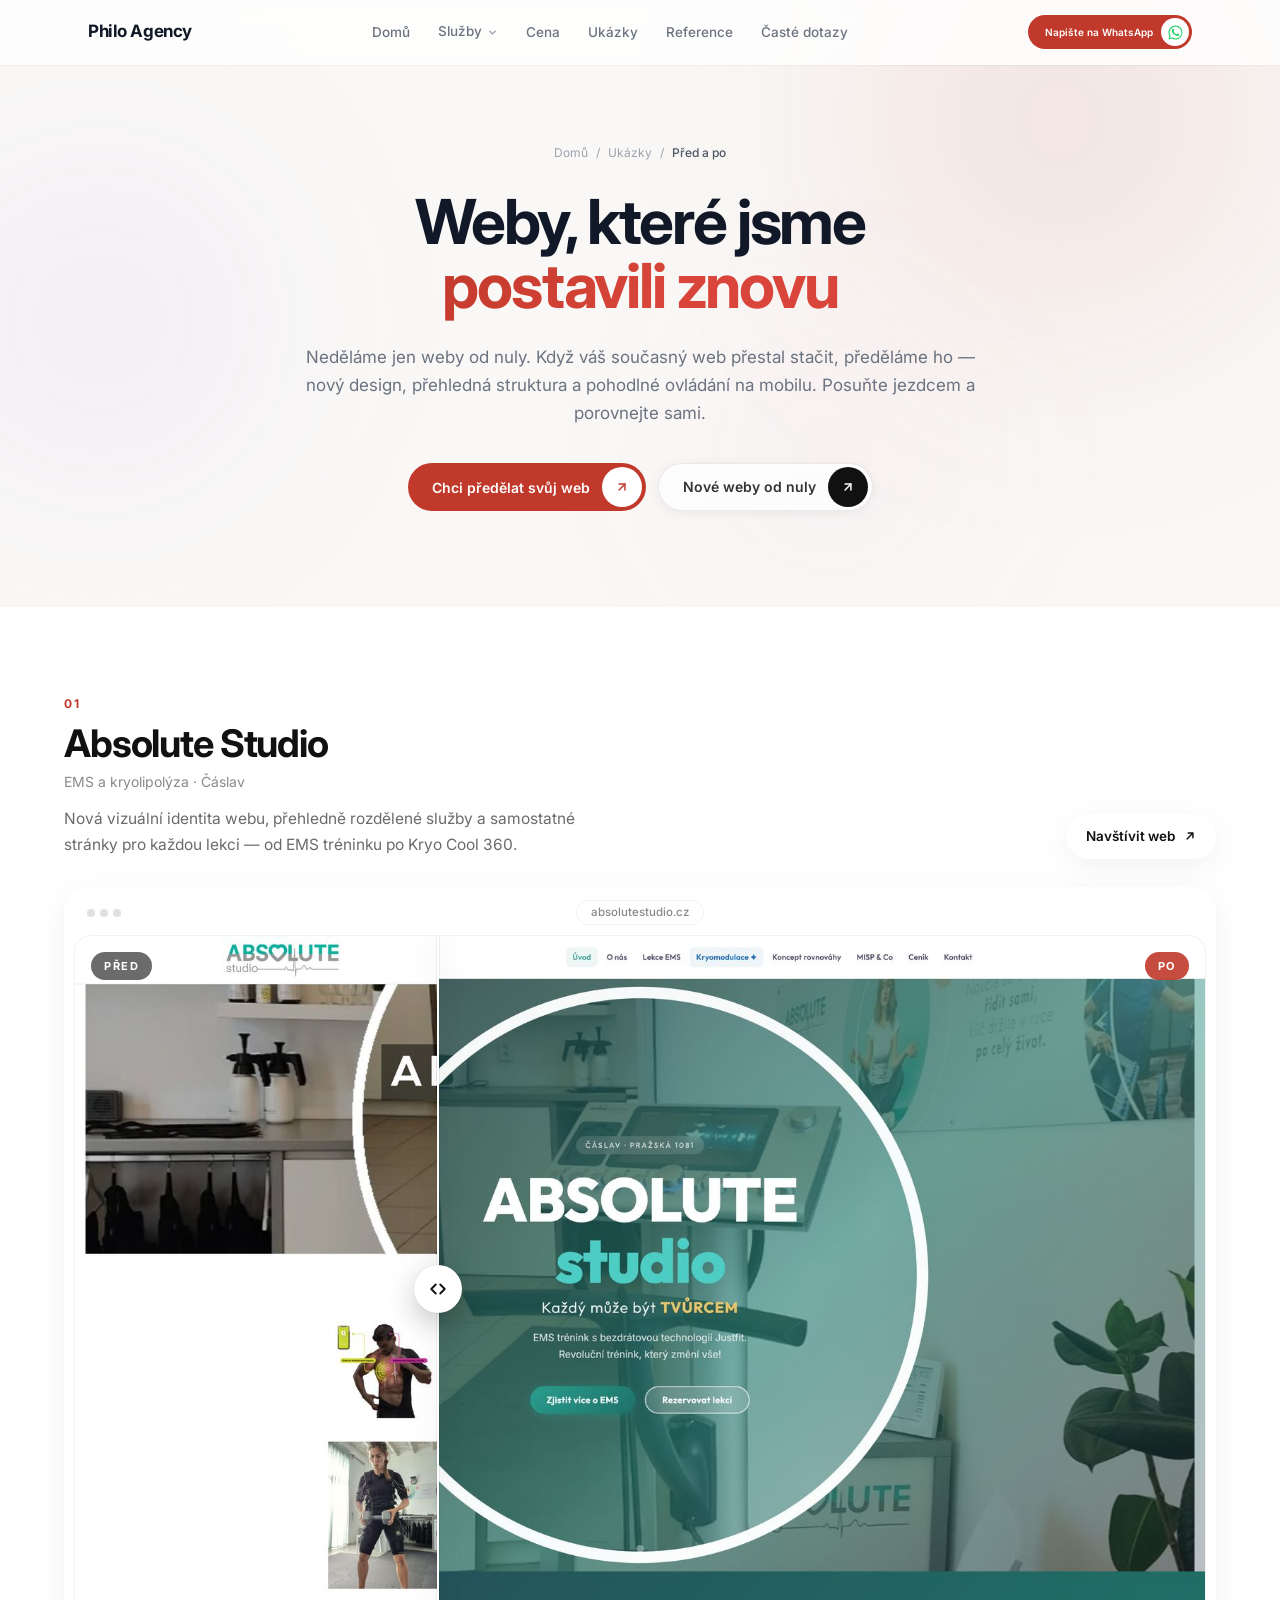
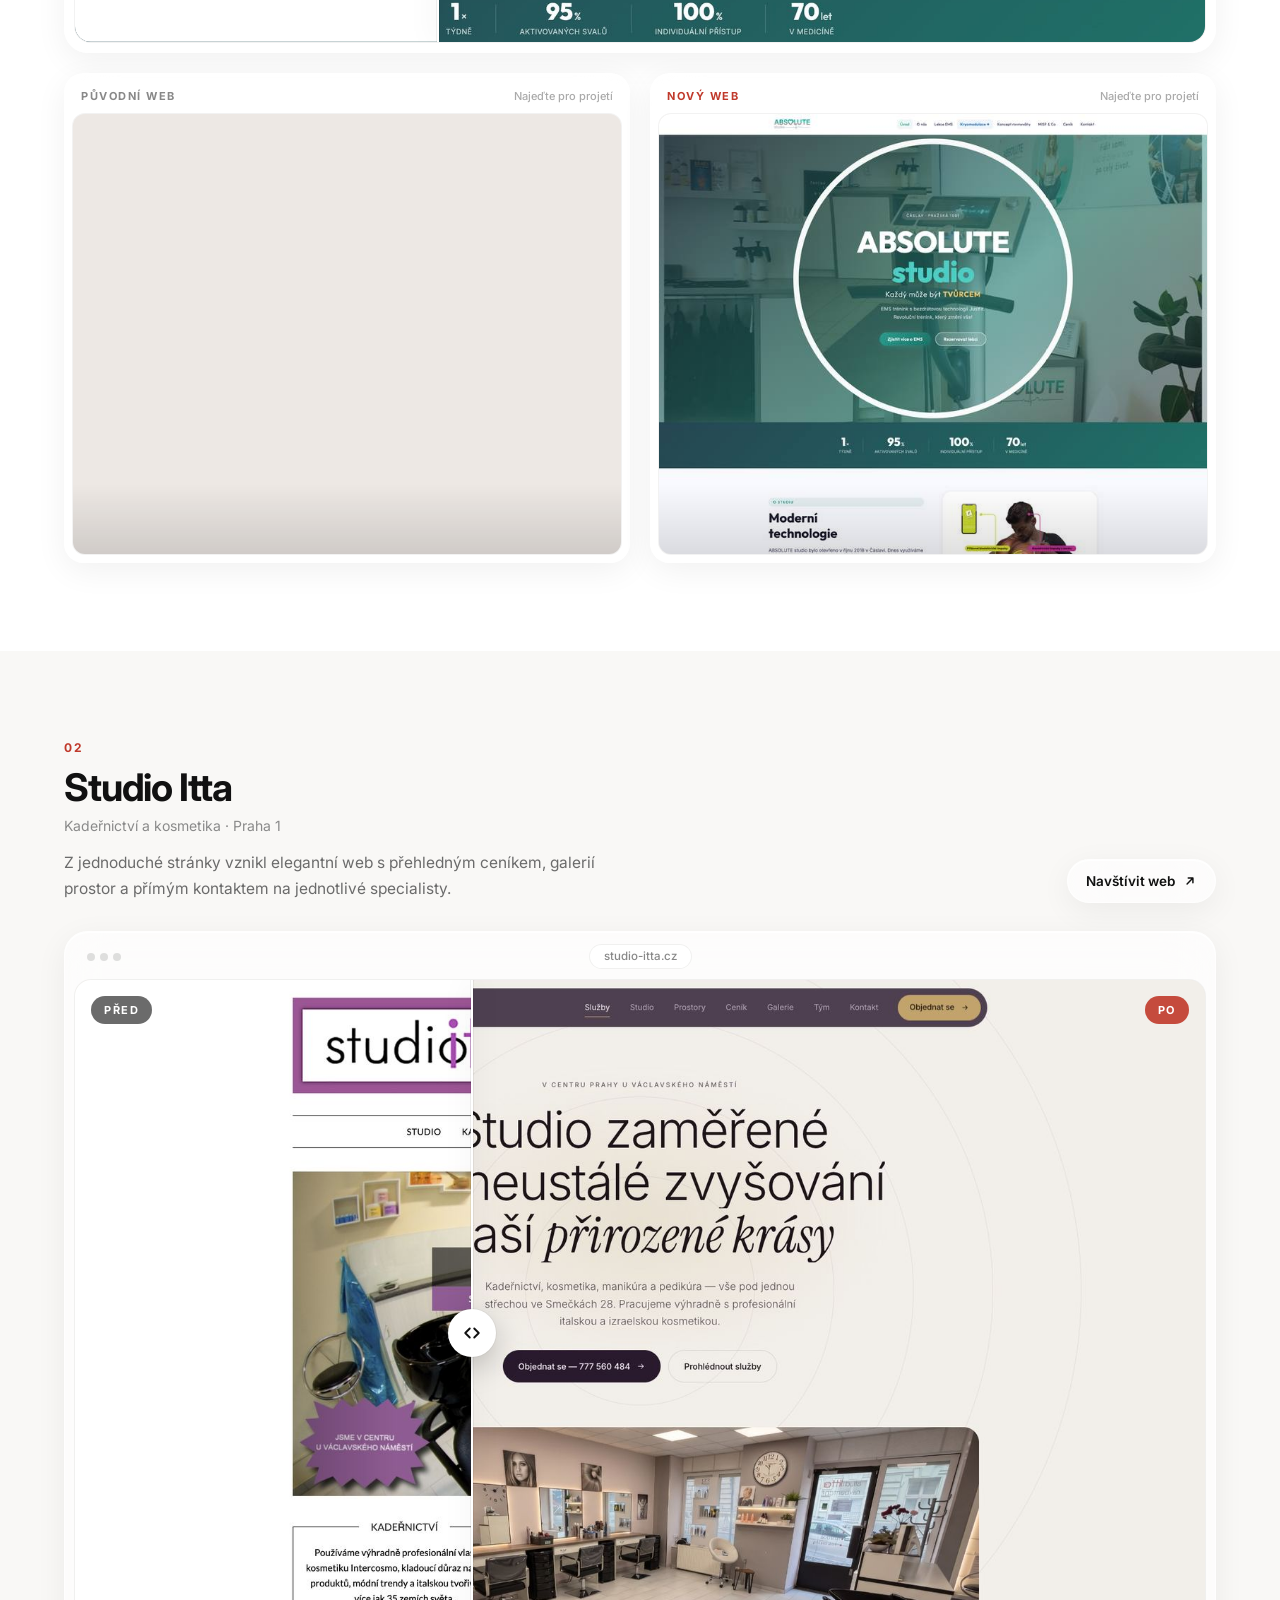
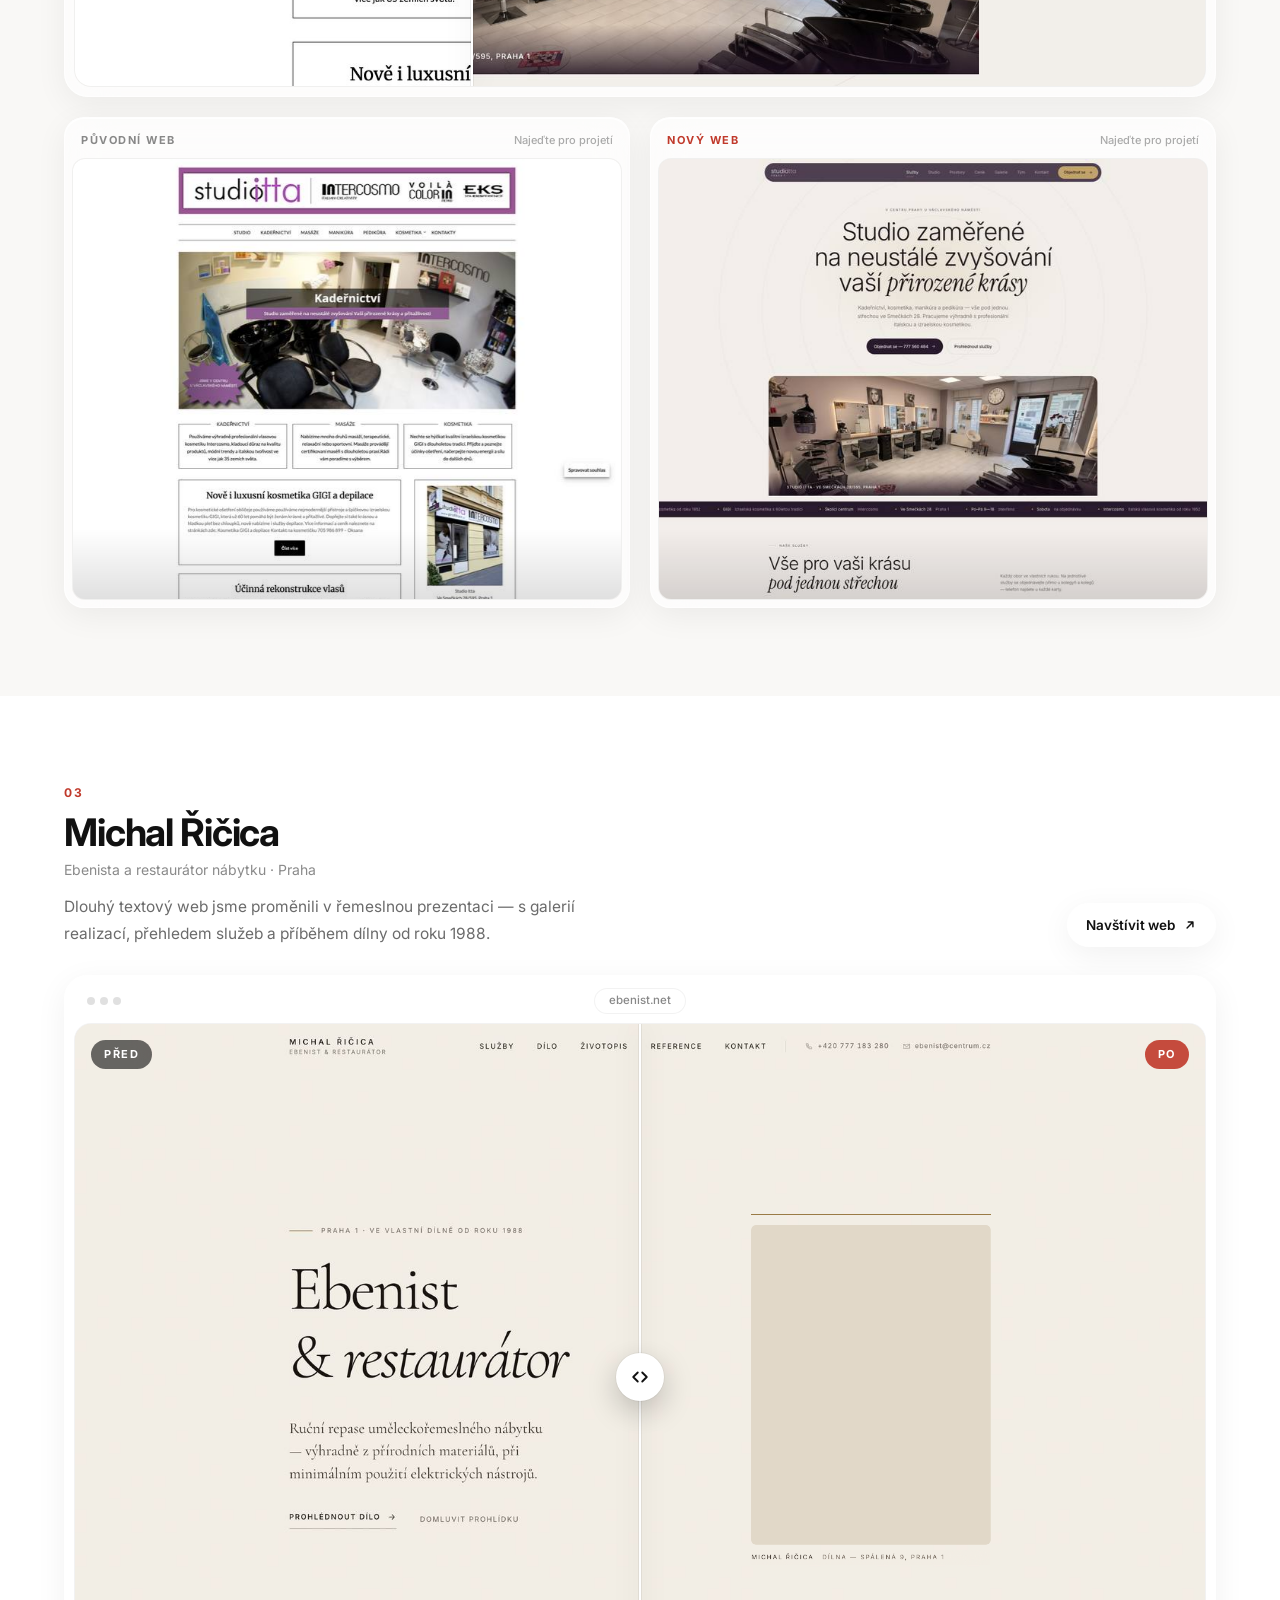
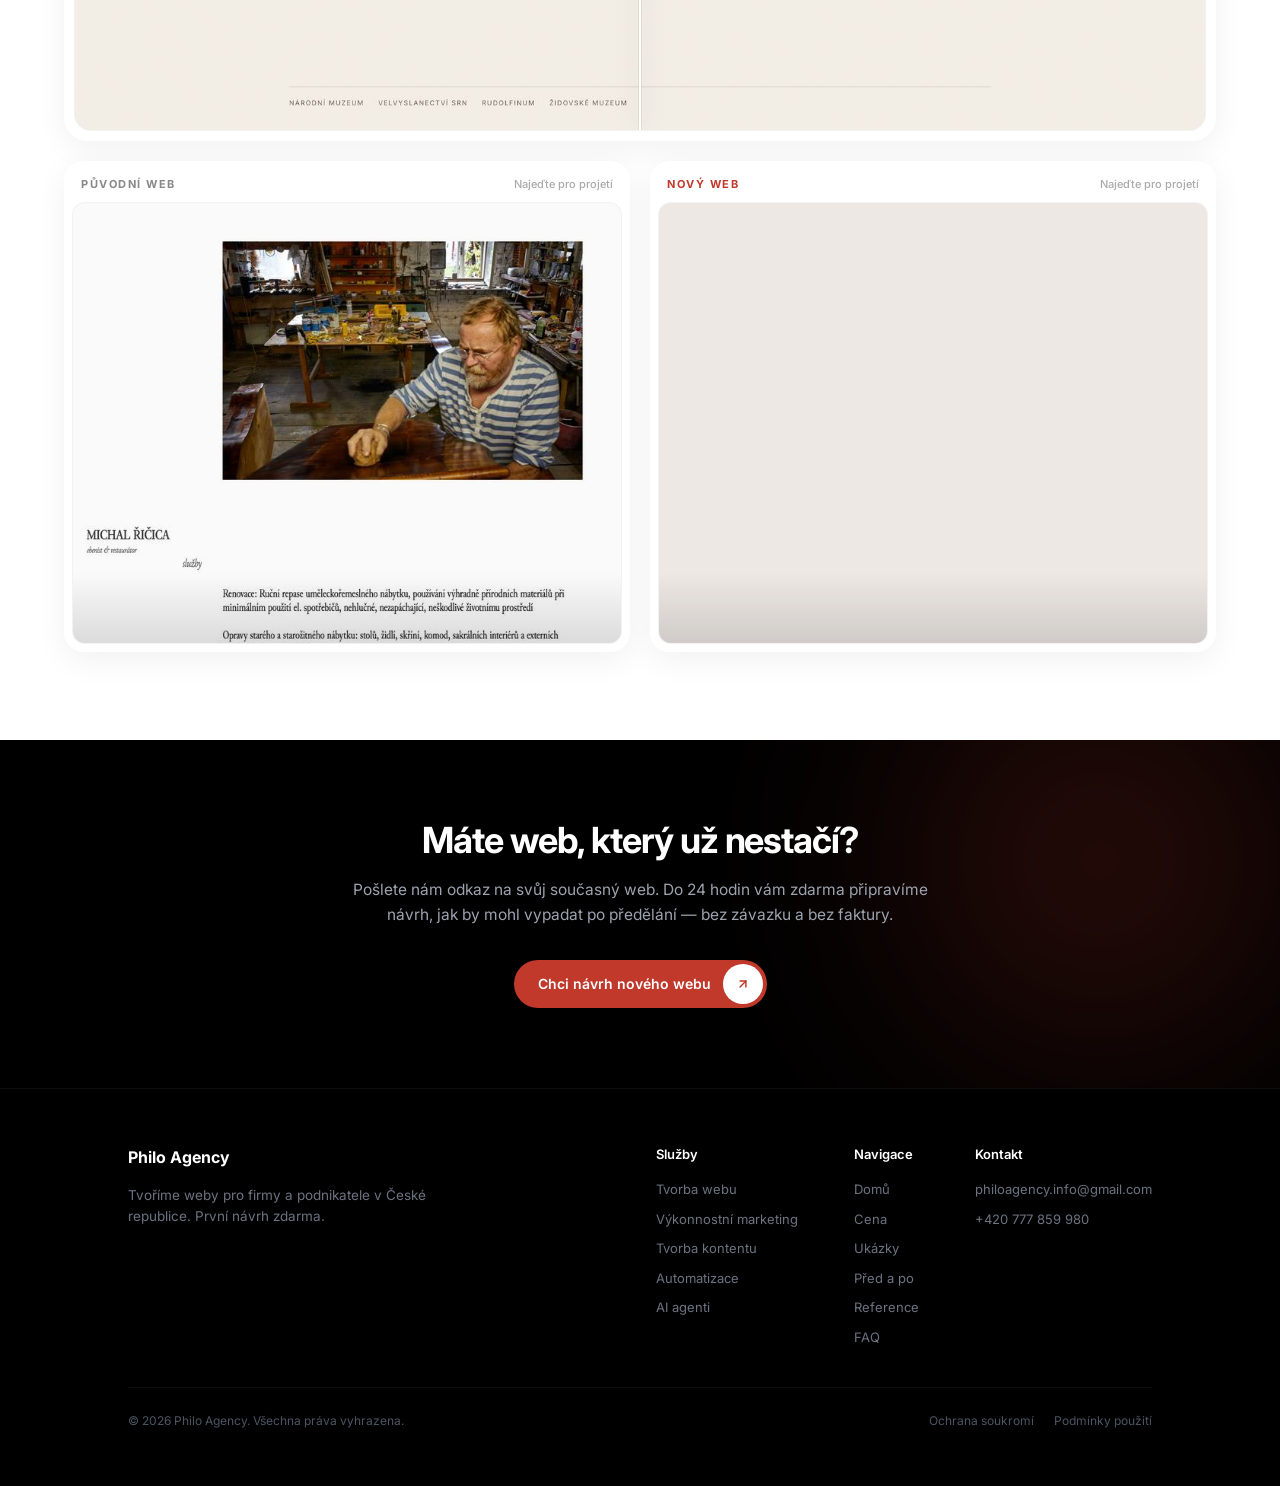
==== commit 77cac813: "Replay the ebenist hero portrait animation in the before/after slider The "after" side of Michal Řič" ====
--- a/redesign-webu.html
+++ b/redesign-webu.html
@@ -428,6 +428,125 @@
 
       .ba-scroll {
         border-radius: 9px;
+      }
+    }
+
+    /* ─── ŽIVÁ UKÁZKA: portrét z hero ebenist.net se odkryje jako na skutečném webu ───
+       Pozice v % vychází z hero 1920×1200 (stejný poměr 16:10 jako jezdec). */
+    .ba-compare--live {
+      container-type: inline-size;
+    }
+
+    .ba-plate {
+      position: absolute;
+      left: 59.828%;
+      top: 28.475%;
+      width: 21.213%;
+      height: 45.252%;
+      pointer-events: none;
+    }
+
+    .ba-plate-img {
+      position: absolute;
+      inset: 0;
+      overflow: hidden;
+      border-radius: 0.4167cqw;
+      background: rgb(225, 216, 200);
+    }
+
+    .ba-plate-img img {
+      display: block;
+      width: 100%;
+      height: 100%;
+      object-fit: cover;
+      object-position: 50% 46%;
+      filter: saturate(0.92) contrast(1.02);
+    }
+
+    .ba-plate-rule {
+      position: absolute;
+      left: 0;
+      top: -3.389%;
+      width: 100%;
+      height: 1px;
+      background: rgb(154, 123, 69);
+    }
+
+    .ba-plate-cap {
+      position: absolute;
+      left: -0.17%;
+      top: 101.713%;
+      width: 100.17%;
+      height: auto;
+    }
+
+    /* Výchozí stav nastaví až JS (bez JS a s omezenými animacemi je portrét rovnou vidět) */
+    .ba-compare.is-armed .ba-plate-img {
+      clip-path: inset(0 0 100% 0 round 0.4167cqw);
+    }
+
+    .ba-compare.is-armed .ba-plate-img img {
+      transform: scale(1.14);
+    }
+
+    .ba-compare.is-armed .ba-plate-rule {
+      width: 0;
+    }
+
+    .ba-compare.is-armed .ba-plate-cap {
+      opacity: 0;
+      transform: translateY(6px);
+    }
+
+    .ba-compare.is-live .ba-plate-img {
+      animation: baPlateOpen 1.5s cubic-bezier(0.16, 1, 0.3, 1) 0.58s forwards;
+    }
+
+    .ba-compare.is-live .ba-plate-img img {
+      animation: baPlateSettle 2.5s cubic-bezier(0.16, 1, 0.3, 1) 0.58s forwards,
+        baPlateDrift 24s ease-in-out 3.2s infinite alternate;
+    }
+
+    .ba-compare.is-live .ba-plate-rule {
+      animation: baPlateRule 1.1s cubic-bezier(0.16, 1, 0.3, 1) 1.05s forwards;
+    }
+
+    .ba-compare.is-live .ba-plate-cap {
+      animation: baFadeUp 0.9s cubic-bezier(0.16, 1, 0.3, 1) 1.45s forwards;
+    }
+
+    @keyframes baPlateOpen {
+      to {
+        clip-path: inset(0 0 0 0 round 0.4167cqw);
+      }
+    }
+
+    @keyframes baPlateSettle {
+      to {
+        transform: scale(1);
+      }
+    }
+
+    @keyframes baPlateDrift {
+      from {
+        transform: scale(1) translate3d(0, 0, 0);
+      }
+
+      to {
+        transform: scale(1.05) translate3d(-1.1%, -1.2%, 0);
+      }
+    }
+
+    @keyframes baPlateRule {
+      to {
+        width: 100%;
+      }
+    }
+
+    @keyframes baFadeUp {
+      to {
+        opacity: 1;
+        transform: none;
       }
     }
 
@@ -722,8 +841,13 @@
           <span class="ba-dots"><i></i><i></i><i></i></span>
           <span class="ba-url">ebenist.net</span>
         </div>
-        <div class="ba-compare" data-compare>
+        <div class="ba-compare ba-compare--live" data-compare>
           <img class="ba-img" src="img/pred-po/ricica-po.jpg" alt="Michal Řičica — nový web" width="1600" height="1000" loading="lazy" decoding="async">
+          <div class="ba-plate" aria-hidden="true">
+            <span class="ba-plate-rule"></span>
+            <span class="ba-plate-img"><img src="img/pred-po/ricica-portret.jpg" alt="" width="600" height="800" loading="lazy" decoding="async"></span>
+            <img class="ba-plate-cap" src="img/pred-po/ricica-caption.png" alt="" width="816" height="52" loading="lazy" decoding="async">
+          </div>
           <div class="ba-before">
             <img class="ba-img" src="img/pred-po/ricica-pred.jpg" alt="Michal Řičica — původní web" width="1600" height="1000" loading="lazy" decoding="async">
           </div>
@@ -837,6 +961,7 @@
       document.querySelectorAll('[data-compare]').forEach(function (box) {
         var range = box.querySelector('.ba-range');
         var hint = null;
+        var live = box.classList.contains('ba-compare--live');
 
         function set(v) {
           v = Math.max(0, Math.min(100, v));
@@ -892,9 +1017,14 @@
 
         // Jednorázová nápověda: jezdec se při prvním zobrazení sám krátce pohne
         if (hasGsap && !reduced) {
+          // Živá ukázka: portrét se odkryje stejně jako na skutečném webu, jezdec se pohne až po něm
+          if (live) {
+            box.classList.add('is-armed');
+            ScrollTrigger.create({ trigger: box, start: 'top 72%', once: true, onEnter: function () { box.classList.add('is-live'); } });
+          }
           var o = { v: 50 };
           var upd = function () { set(o.v); };
-          hint = gsap.timeline({ scrollTrigger: { trigger: box, start: 'top 72%', once: true } })
+          hint = gsap.timeline({ delay: live ? 2.4 : 0, scrollTrigger: { trigger: box, start: 'top 72%', once: true } })
             .to(o, { v: 70, duration: 0.8, ease: 'power2.inOut', onUpdate: upd })
             .to(o, { v: 32, duration: 1.0, ease: 'power2.inOut', onUpdate: upd })
             .to(o, { v: 50, duration: 0.7, ease: 'power2.out', onUpdate: upd });
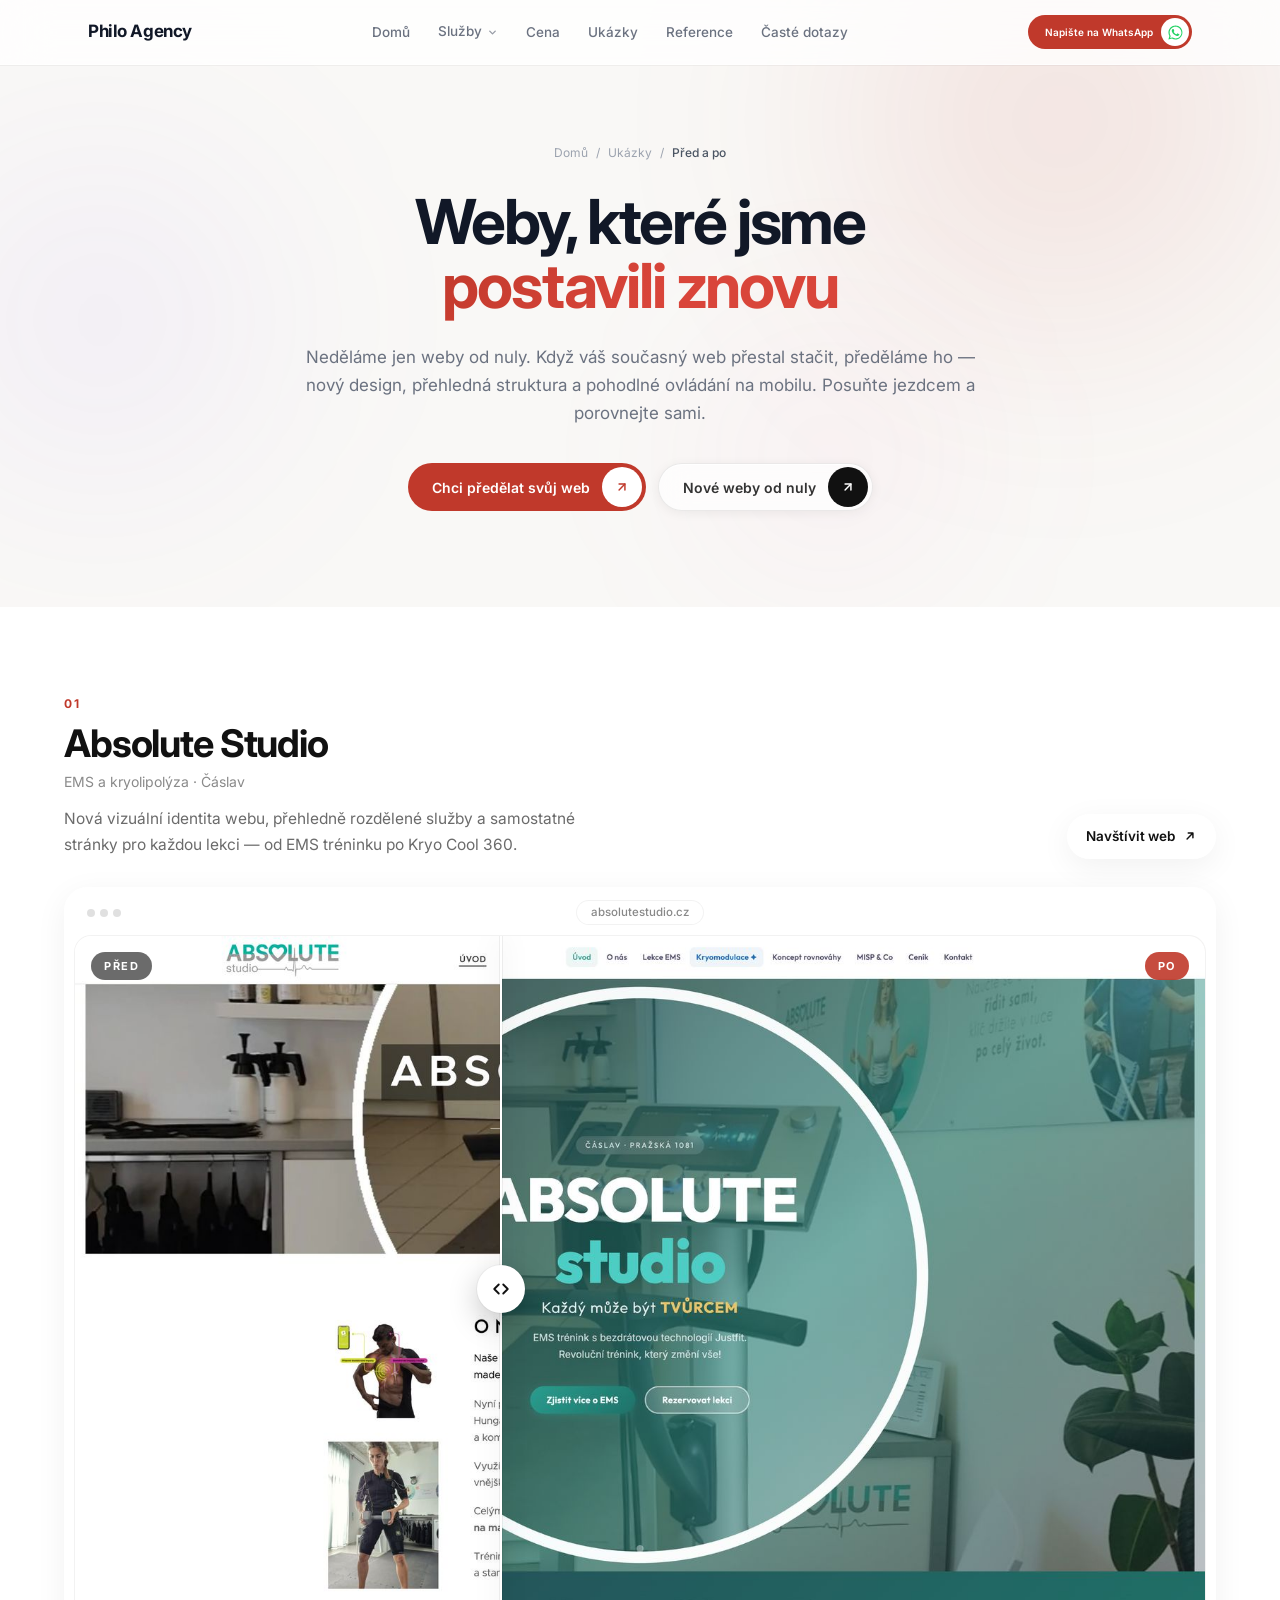
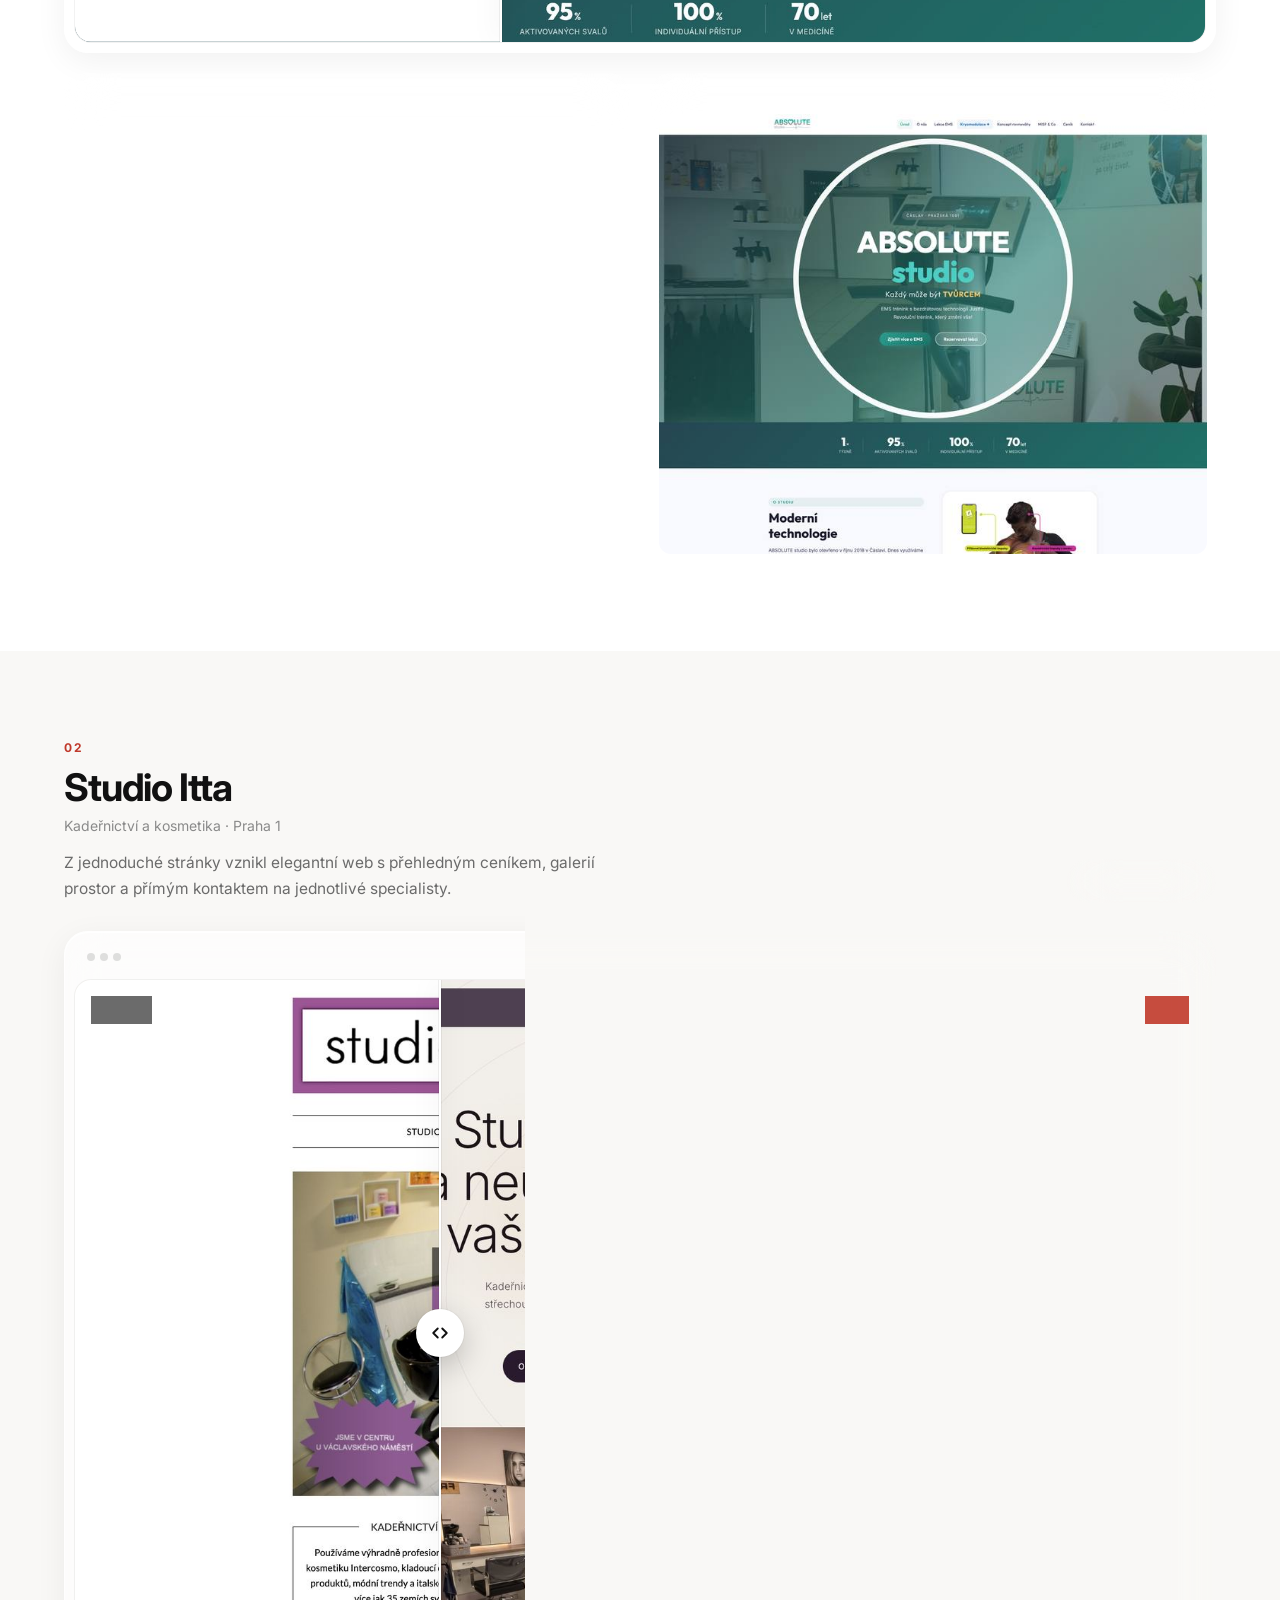
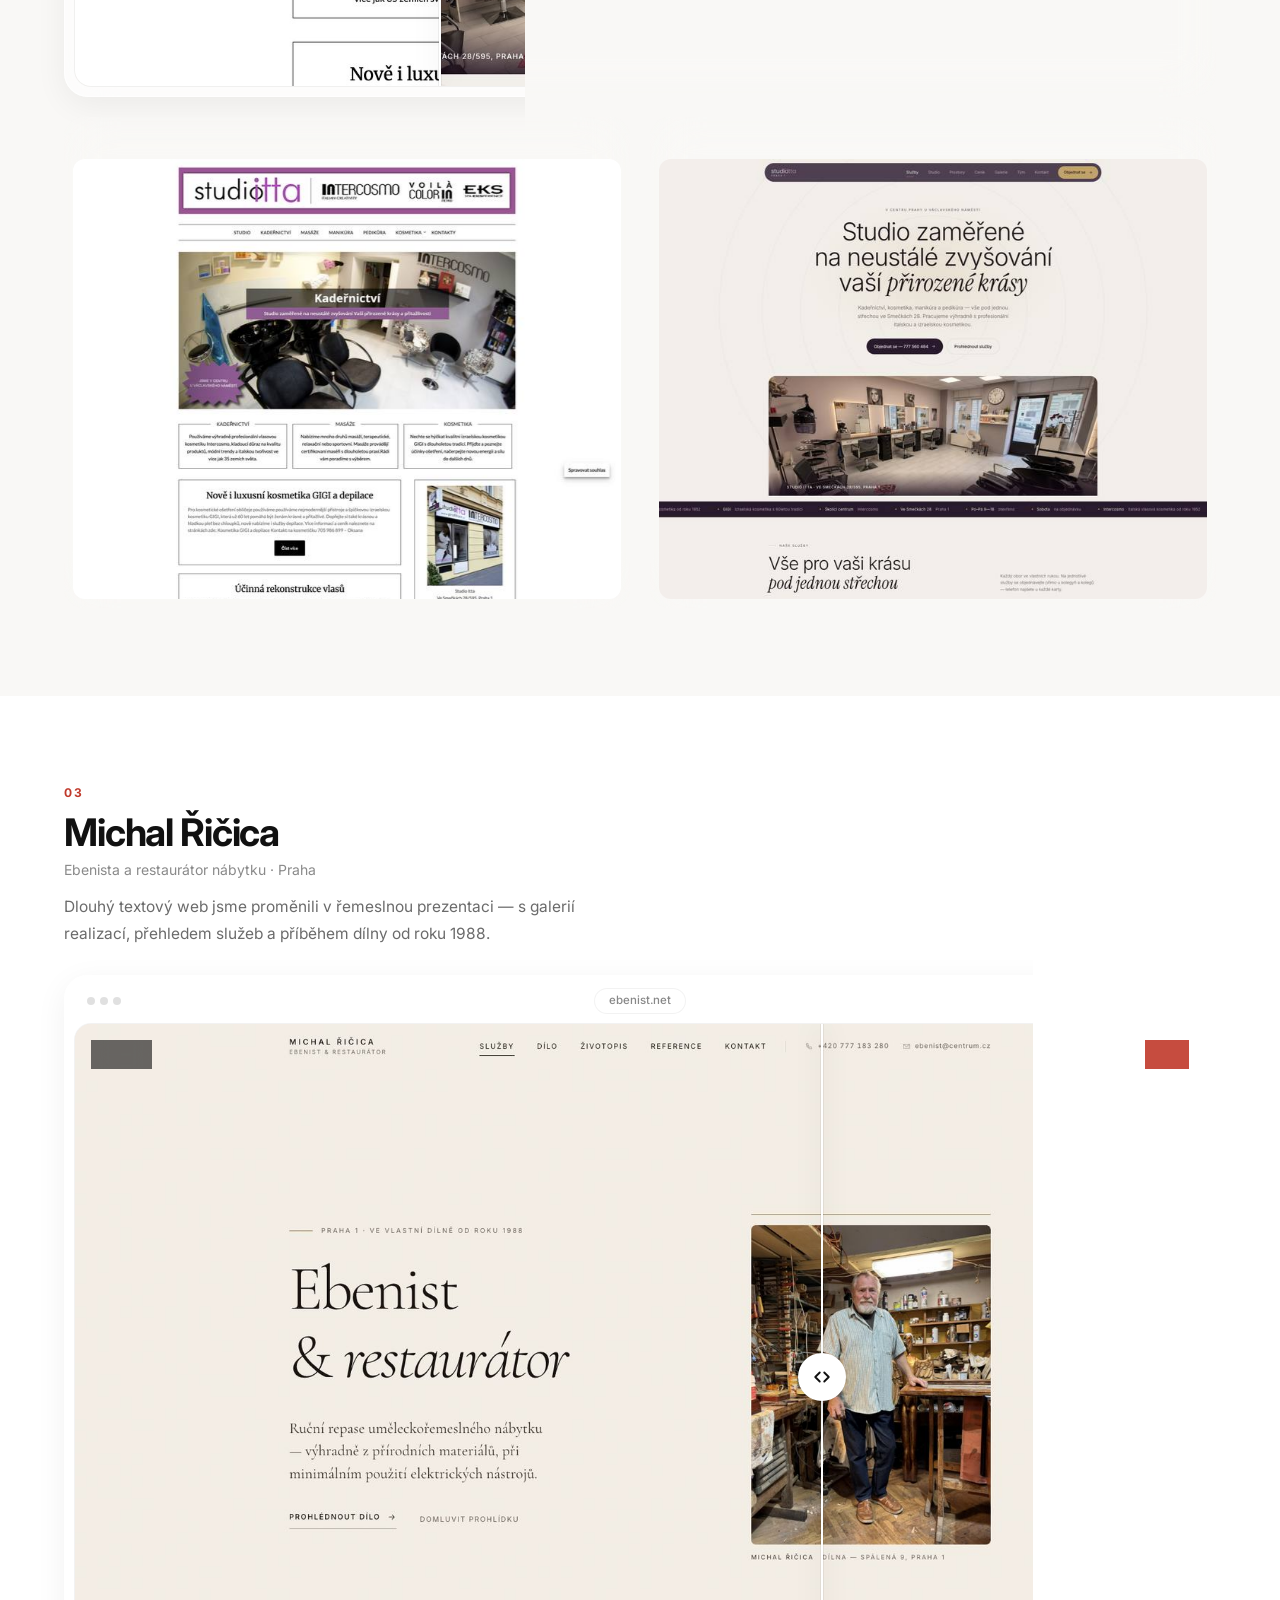
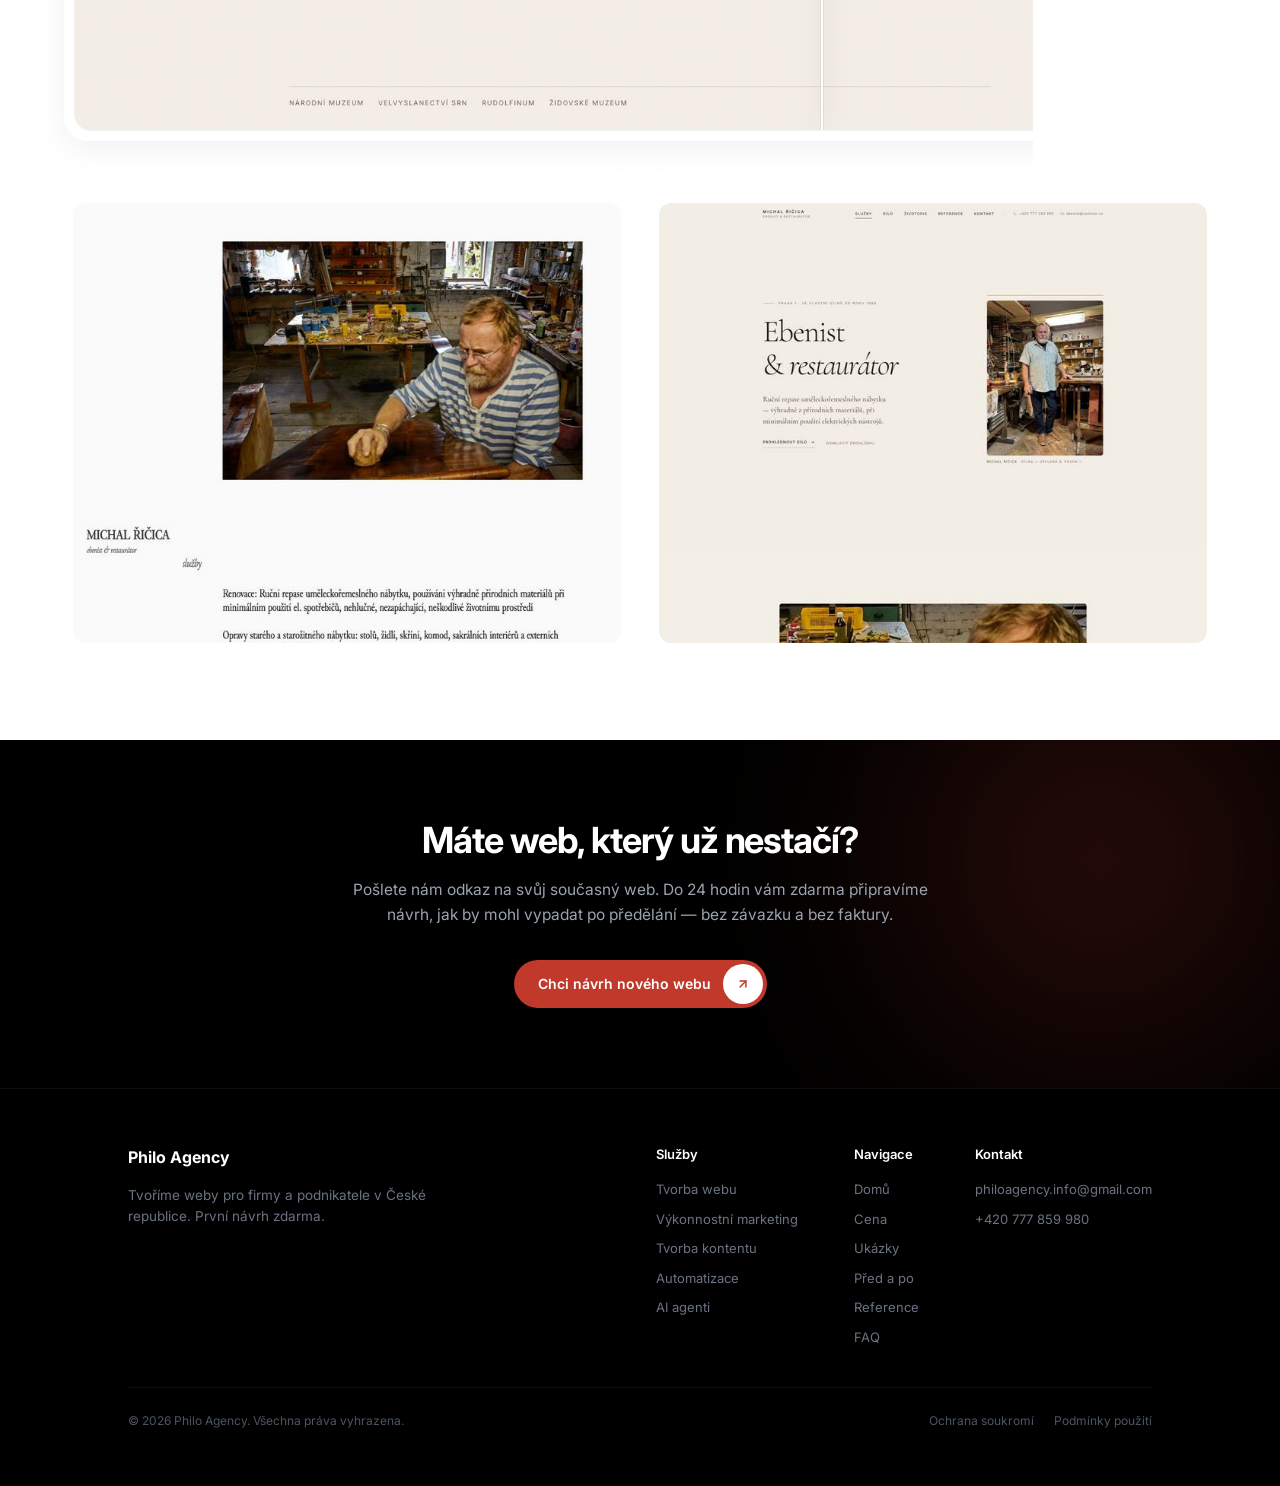
==== commit 8ef2f620: "Revert "Replay the ebenist hero portrait animation in the before/after slider" This reverts commit 7" ====
--- a/redesign-webu.html
+++ b/redesign-webu.html
@@ -428,125 +428,6 @@
 
       .ba-scroll {
         border-radius: 9px;
-      }
-    }
-
-    /* ─── ŽIVÁ UKÁZKA: portrét z hero ebenist.net se odkryje jako na skutečném webu ───
-       Pozice v % vychází z hero 1920×1200 (stejný poměr 16:10 jako jezdec). */
-    .ba-compare--live {
-      container-type: inline-size;
-    }
-
-    .ba-plate {
-      position: absolute;
-      left: 59.828%;
-      top: 28.475%;
-      width: 21.213%;
-      height: 45.252%;
-      pointer-events: none;
-    }
-
-    .ba-plate-img {
-      position: absolute;
-      inset: 0;
-      overflow: hidden;
-      border-radius: 0.4167cqw;
-      background: rgb(225, 216, 200);
-    }
-
-    .ba-plate-img img {
-      display: block;
-      width: 100%;
-      height: 100%;
-      object-fit: cover;
-      object-position: 50% 46%;
-      filter: saturate(0.92) contrast(1.02);
-    }
-
-    .ba-plate-rule {
-      position: absolute;
-      left: 0;
-      top: -3.389%;
-      width: 100%;
-      height: 1px;
-      background: rgb(154, 123, 69);
-    }
-
-    .ba-plate-cap {
-      position: absolute;
-      left: -0.17%;
-      top: 101.713%;
-      width: 100.17%;
-      height: auto;
-    }
-
-    /* Výchozí stav nastaví až JS (bez JS a s omezenými animacemi je portrét rovnou vidět) */
-    .ba-compare.is-armed .ba-plate-img {
-      clip-path: inset(0 0 100% 0 round 0.4167cqw);
-    }
-
-    .ba-compare.is-armed .ba-plate-img img {
-      transform: scale(1.14);
-    }
-
-    .ba-compare.is-armed .ba-plate-rule {
-      width: 0;
-    }
-
-    .ba-compare.is-armed .ba-plate-cap {
-      opacity: 0;
-      transform: translateY(6px);
-    }
-
-    .ba-compare.is-live .ba-plate-img {
-      animation: baPlateOpen 1.5s cubic-bezier(0.16, 1, 0.3, 1) 0.58s forwards;
-    }
-
-    .ba-compare.is-live .ba-plate-img img {
-      animation: baPlateSettle 2.5s cubic-bezier(0.16, 1, 0.3, 1) 0.58s forwards,
-        baPlateDrift 24s ease-in-out 3.2s infinite alternate;
-    }
-
-    .ba-compare.is-live .ba-plate-rule {
-      animation: baPlateRule 1.1s cubic-bezier(0.16, 1, 0.3, 1) 1.05s forwards;
-    }
-
-    .ba-compare.is-live .ba-plate-cap {
-      animation: baFadeUp 0.9s cubic-bezier(0.16, 1, 0.3, 1) 1.45s forwards;
-    }
-
-    @keyframes baPlateOpen {
-      to {
-        clip-path: inset(0 0 0 0 round 0.4167cqw);
-      }
-    }
-
-    @keyframes baPlateSettle {
-      to {
-        transform: scale(1);
-      }
-    }
-
-    @keyframes baPlateDrift {
-      from {
-        transform: scale(1) translate3d(0, 0, 0);
-      }
-
-      to {
-        transform: scale(1.05) translate3d(-1.1%, -1.2%, 0);
-      }
-    }
-
-    @keyframes baPlateRule {
-      to {
-        width: 100%;
-      }
-    }
-
-    @keyframes baFadeUp {
-      to {
-        opacity: 1;
-        transform: none;
       }
     }
 
@@ -841,13 +722,8 @@
           <span class="ba-dots"><i></i><i></i><i></i></span>
           <span class="ba-url">ebenist.net</span>
         </div>
-        <div class="ba-compare ba-compare--live" data-compare>
+        <div class="ba-compare" data-compare>
           <img class="ba-img" src="img/pred-po/ricica-po.jpg" alt="Michal Řičica — nový web" width="1600" height="1000" loading="lazy" decoding="async">
-          <div class="ba-plate" aria-hidden="true">
-            <span class="ba-plate-rule"></span>
-            <span class="ba-plate-img"><img src="img/pred-po/ricica-portret.jpg" alt="" width="600" height="800" loading="lazy" decoding="async"></span>
-            <img class="ba-plate-cap" src="img/pred-po/ricica-caption.png" alt="" width="816" height="52" loading="lazy" decoding="async">
-          </div>
           <div class="ba-before">
             <img class="ba-img" src="img/pred-po/ricica-pred.jpg" alt="Michal Řičica — původní web" width="1600" height="1000" loading="lazy" decoding="async">
           </div>
@@ -961,7 +837,6 @@
       document.querySelectorAll('[data-compare]').forEach(function (box) {
         var range = box.querySelector('.ba-range');
         var hint = null;
-        var live = box.classList.contains('ba-compare--live');
 
         function set(v) {
           v = Math.max(0, Math.min(100, v));
@@ -1017,14 +892,9 @@
 
         // Jednorázová nápověda: jezdec se při prvním zobrazení sám krátce pohne
         if (hasGsap && !reduced) {
-          // Živá ukázka: portrét se odkryje stejně jako na skutečném webu, jezdec se pohne až po něm
-          if (live) {
-            box.classList.add('is-armed');
-            ScrollTrigger.create({ trigger: box, start: 'top 72%', once: true, onEnter: function () { box.classList.add('is-live'); } });
-          }
           var o = { v: 50 };
           var upd = function () { set(o.v); };
-          hint = gsap.timeline({ delay: live ? 2.4 : 0, scrollTrigger: { trigger: box, start: 'top 72%', once: true } })
+          hint = gsap.timeline({ scrollTrigger: { trigger: box, start: 'top 72%', once: true } })
             .to(o, { v: 70, duration: 0.8, ease: 'power2.inOut', onUpdate: upd })
             .to(o, { v: 32, duration: 1.0, ease: 'power2.inOut', onUpdate: upd })
             .to(o, { v: 50, duration: 0.7, ease: 'power2.out', onUpdate: upd });
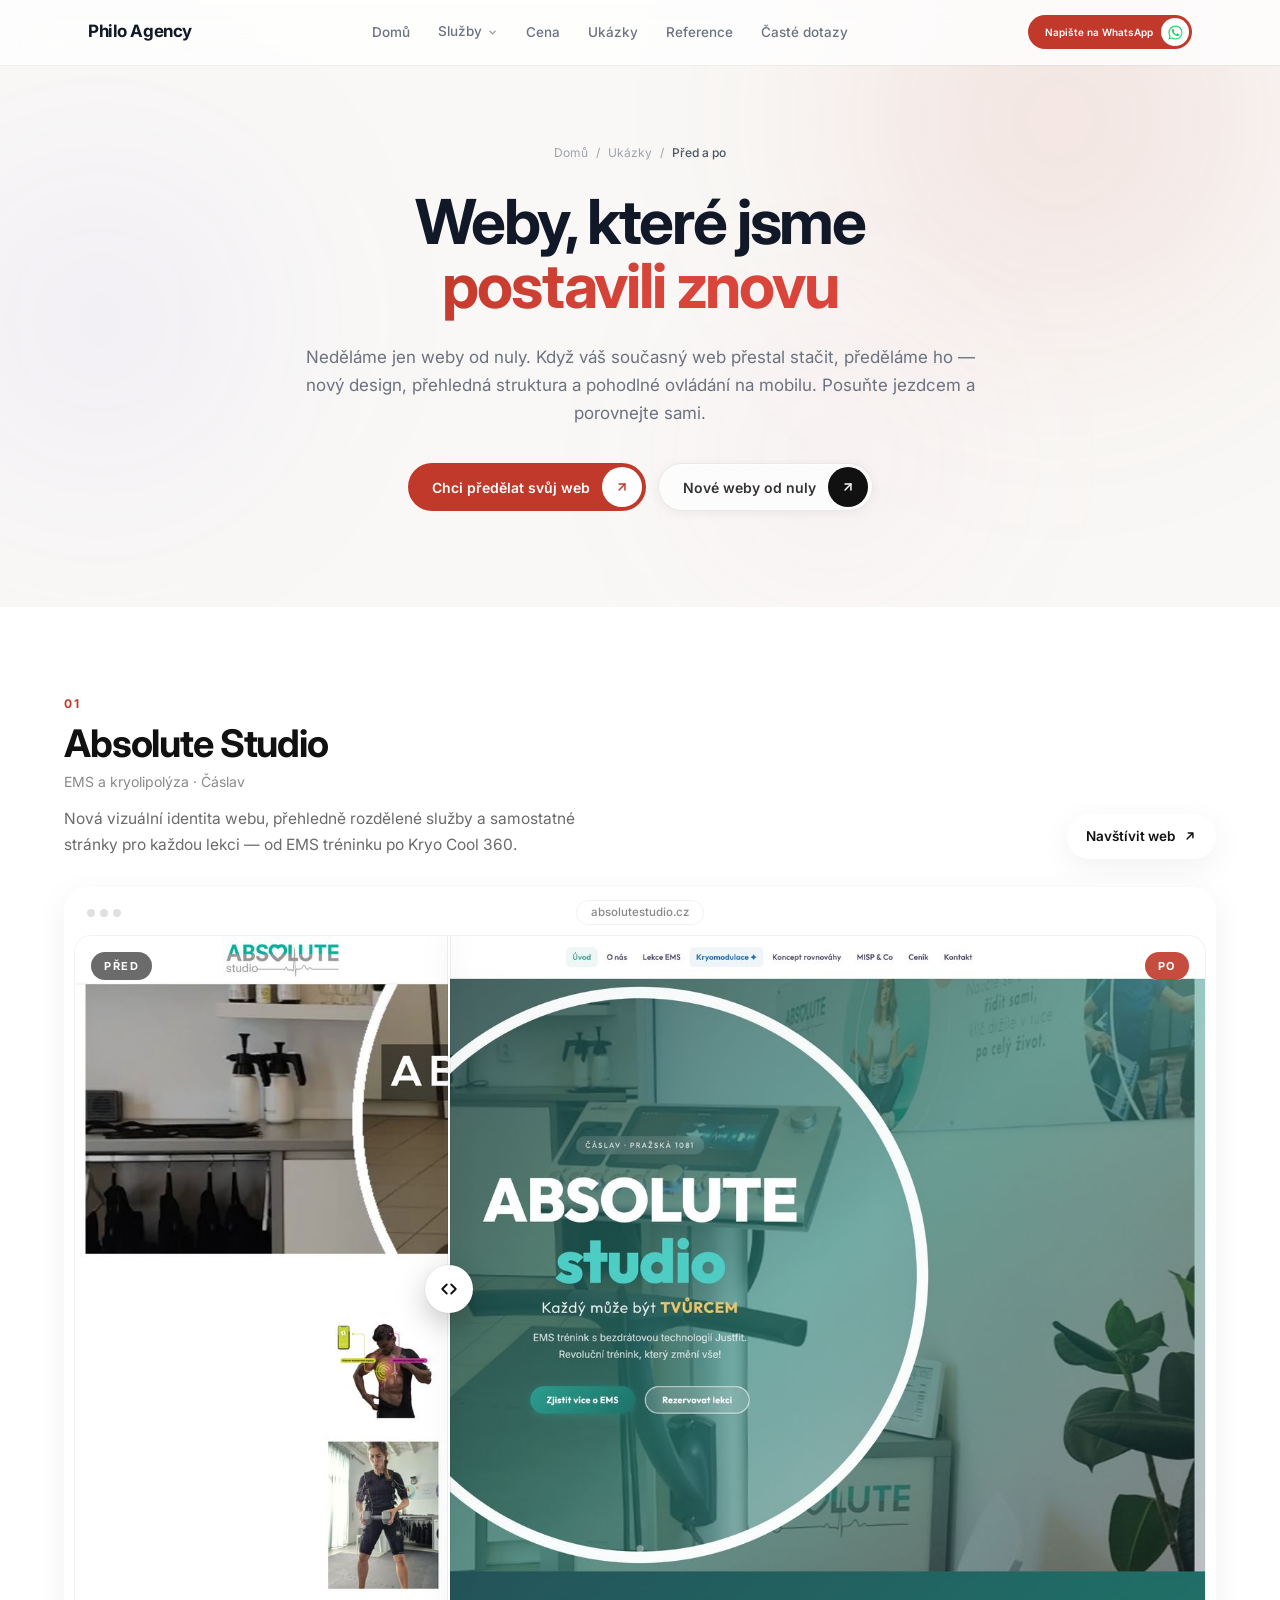
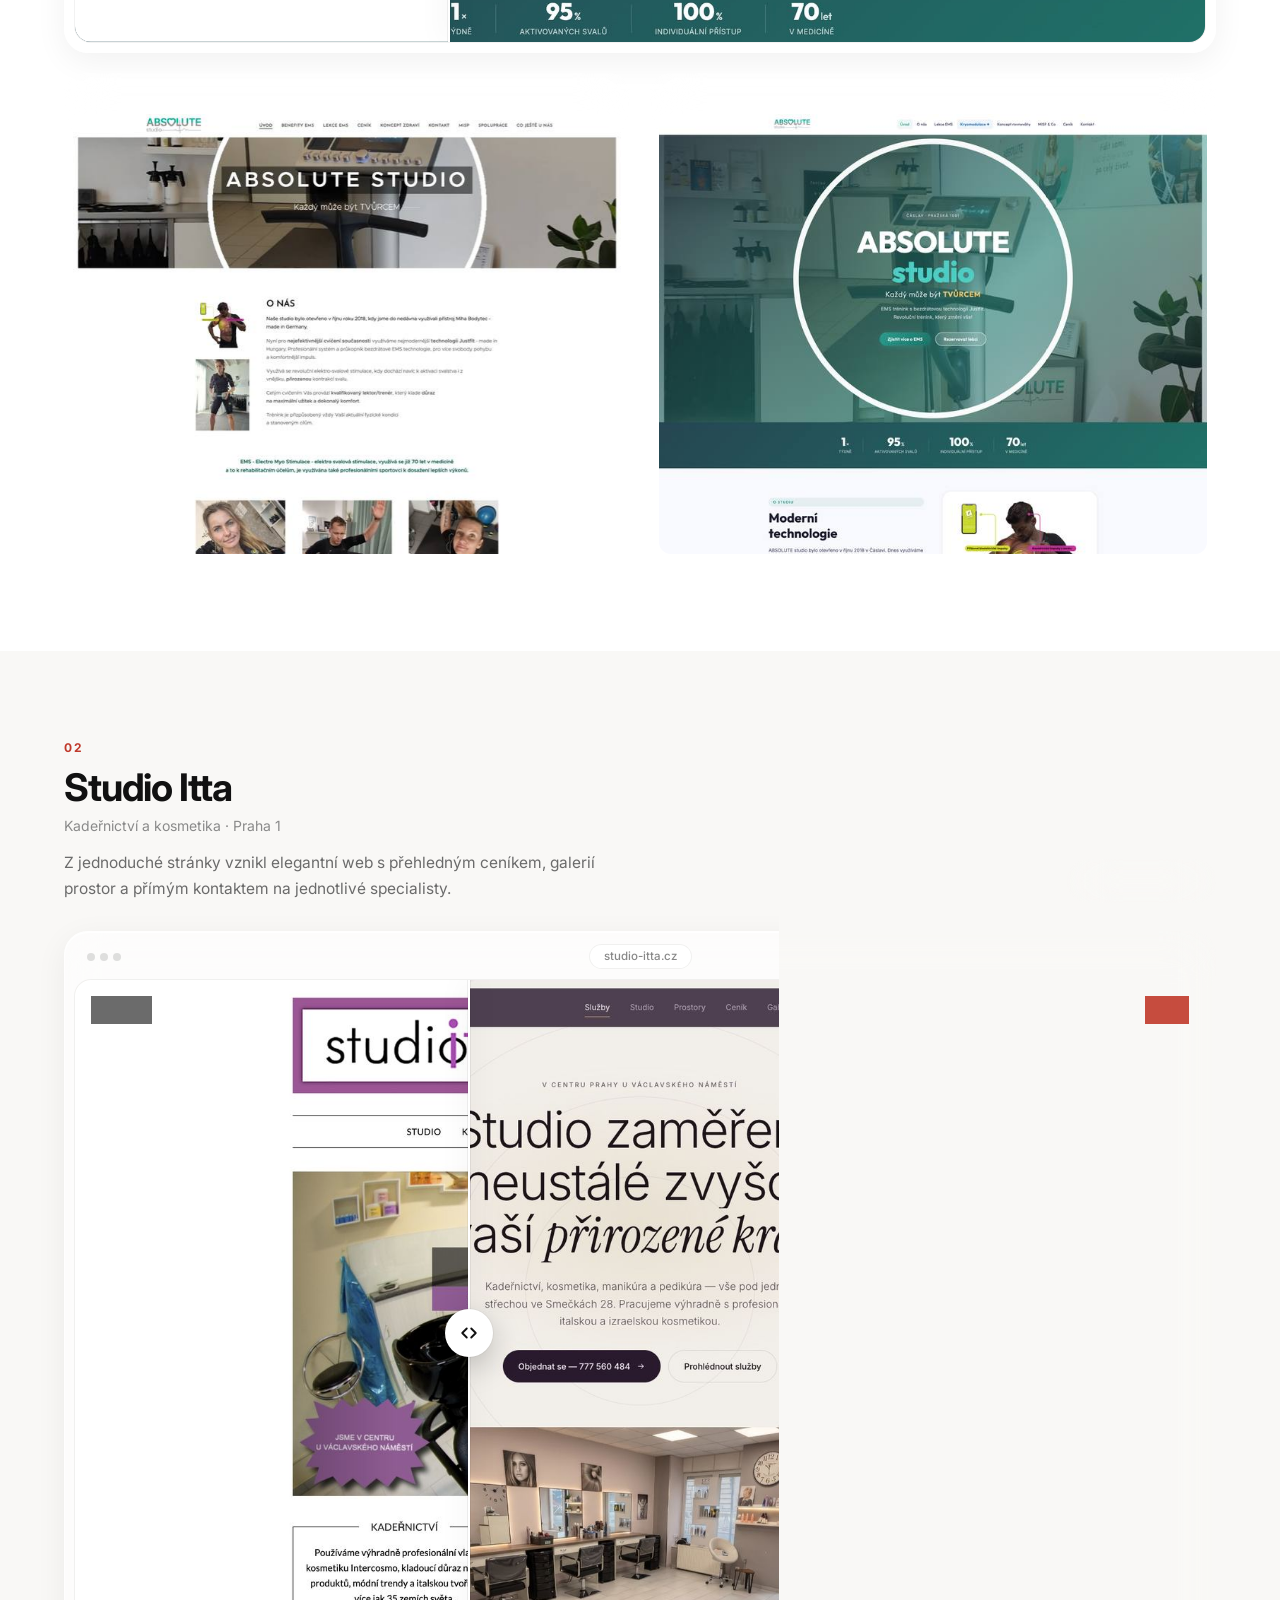
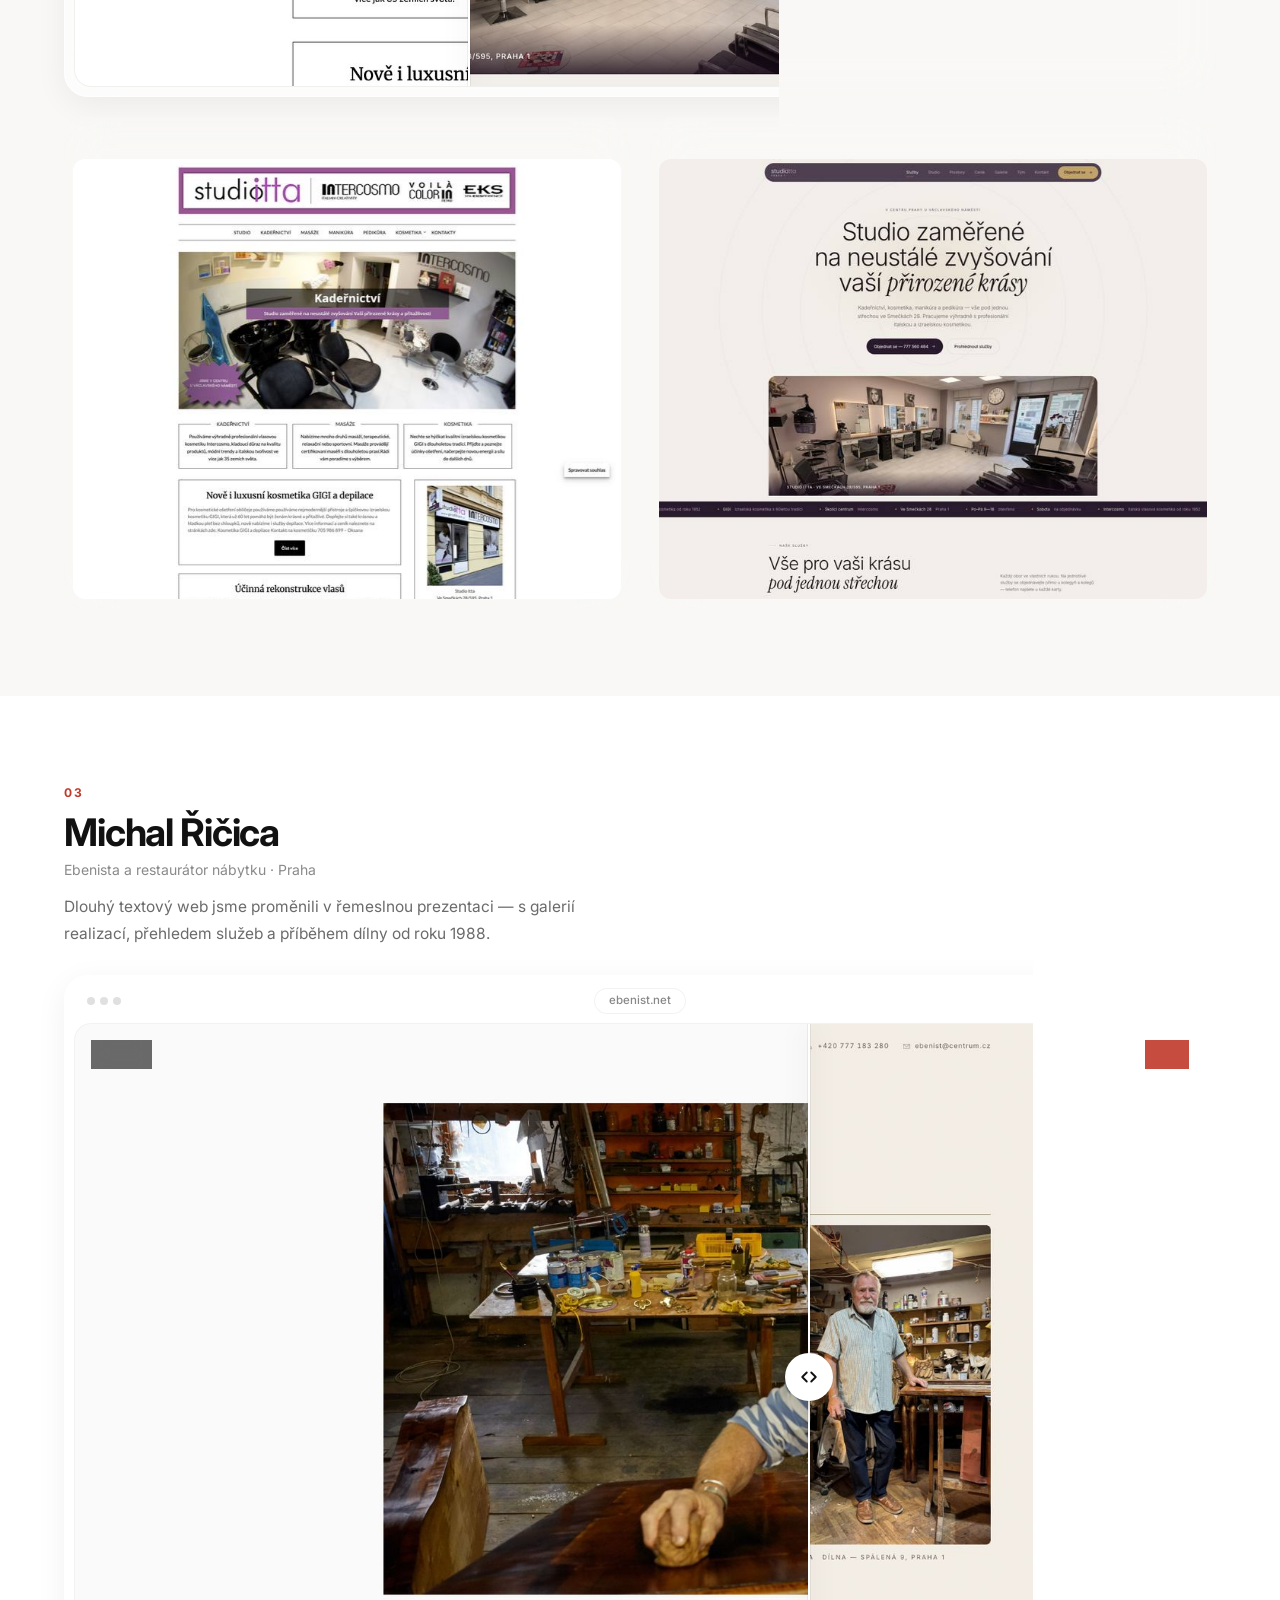
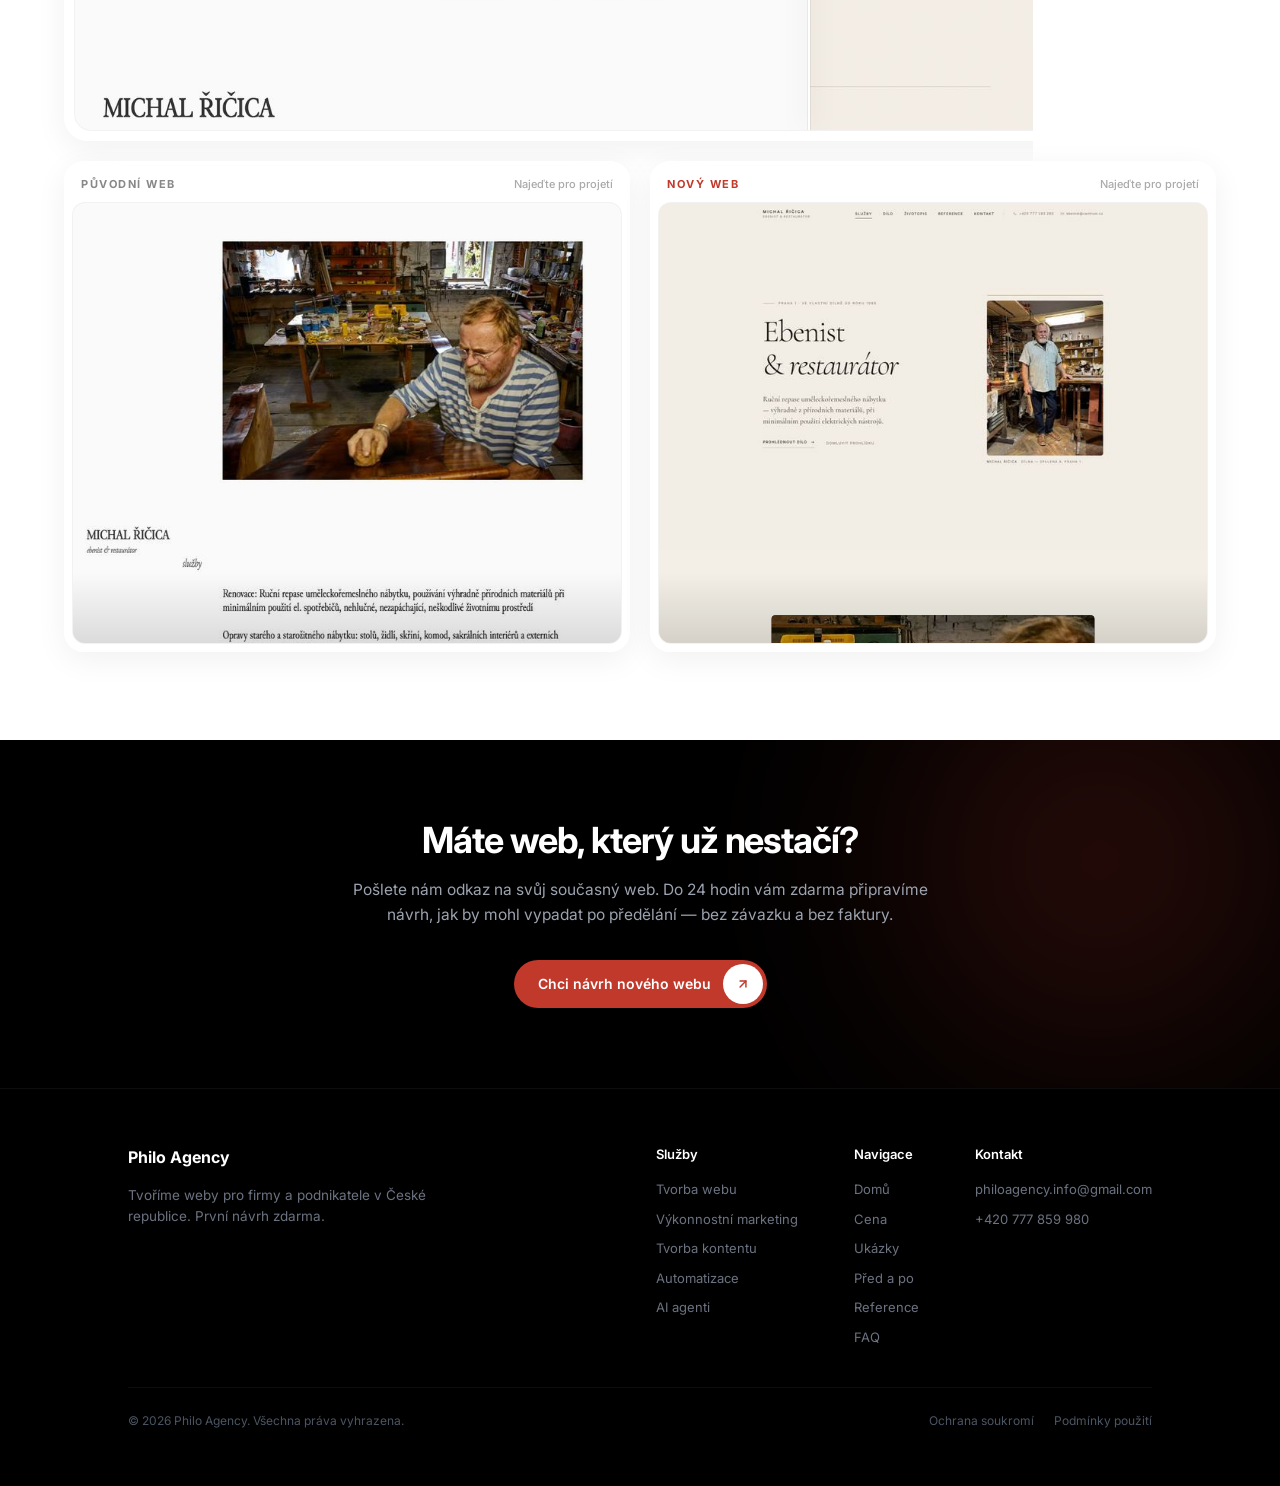
==== commit 7ba20fee: "Fix the before/after page on reload; live scroll shot and map for Řičica - Reloading mid-page crashe" ====
--- a/redesign-webu.html
+++ b/redesign-webu.html
@@ -371,7 +371,7 @@
     }
 
     /* Stránka se při najetí plynule projede shora dolů (délka podle výšky) */
-    .ba-scroll img {
+    .ba-scroll > img {
       display: block;
       width: 100%;
       height: auto;
@@ -380,8 +380,8 @@
       will-change: transform;
     }
 
-    .ba-page:hover .ba-scroll img,
-    .ba-page.is-playing .ba-scroll img {
+    .ba-page:hover .ba-scroll > img,
+    .ba-page.is-playing .ba-scroll > img {
       transform: translateY(calc(-100% + var(--frame-h)));
       transition: transform var(--dur, 8s) cubic-bezier(0.45, 0, 0.55, 1);
     }
@@ -431,8 +431,44 @@
       }
     }
 
+    /* ─── ŽIVÝ ÚSEK ebenist.net: fotka se při projetí otevře z rámečku přes celou šířku.
+       --p (0 → 1) počítá JS stejně jako skutečný web; clip, přiblížení i závoj jsou jeho. */
+    .ba-shot {
+      --p: 0;
+      position: absolute;
+      top: 0;
+      left: 0;
+      right: 0;
+      height: 0;
+      pointer-events: none;
+    }
+
+    .ba-shot-frame {
+      position: absolute;
+      inset: 0;
+      overflow: hidden;
+      background: #1e1713;
+      clip-path: inset(calc((1 - var(--p)) * 17%) calc((1 - var(--p)) * 22%) calc((1 - var(--p)) * 17%) calc((1 - var(--p)) * 22%) round calc((1 - var(--p)) * 4px));
+    }
+
+    .ba-shot-frame img {
+      display: block;
+      width: 100%;
+      height: 100%;
+      object-fit: cover;
+      object-position: 60% 50%;
+      transform: translateX(calc(-14% * (1 - var(--p)))) scale(calc(1 + 0.28 * (1 - var(--p))));
+    }
+
+    .ba-shot-veil {
+      position: absolute;
+      inset: 0;
+      background: linear-gradient(180deg, rgba(20, 15, 12, 0) 55%, rgba(20, 15, 12, 0.62) 100%);
+      opacity: var(--p);
+    }
+
     @media (prefers-reduced-motion: reduce) {
-      .ba-scroll img {
+      .ba-scroll > img {
         transition: none !important;
       }
     }
@@ -743,7 +779,7 @@
         </figure>
         <figure class="ba-page ba-page--after glass reveal">
           <figcaption>Nový web <span class="ba-hint">Celá stránka</span></figcaption>
-          <div class="ba-scroll"><img src="img/pred-po/ricica-po-full.jpg" alt="Michal Řičica — nový web, celá stránka" width="720" loading="lazy" decoding="async"></div>
+          <div class="ba-scroll"><img src="img/pred-po/ricica-po-full.jpg" alt="Michal Řičica — nový web, celá stránka" width="720" loading="lazy" decoding="async"><div class="ba-shot" aria-hidden="true" data-top="0.081772" data-height="0.163543"><div class="ba-shot-frame"><img src="img/pred-po/ricica-shot.jpg" alt="" width="1200" height="795" loading="lazy" decoding="async"></div><div class="ba-shot-veil"></div></div></div>
         </figure>
       </div>
     </div>
@@ -894,7 +930,7 @@
         if (hasGsap && !reduced) {
           var o = { v: 50 };
           var upd = function () { set(o.v); };
-          hint = gsap.timeline({ scrollTrigger: { trigger: box, start: 'top 72%', once: true } })
+          hint = gsap.timeline({ scrollTrigger: { trigger: box, start: 'top 72%', toggleActions: 'play none none none' } })
             .to(o, { v: 70, duration: 0.8, ease: 'power2.inOut', onUpdate: upd })
             .to(o, { v: 32, duration: 1.0, ease: 'power2.inOut', onUpdate: upd })
             .to(o, { v: 50, duration: 0.7, ease: 'power2.out', onUpdate: upd });
@@ -904,7 +940,7 @@
       /* ─── Celé stránky: délka projetí podle výšky, na dotyku ťuknutím ─── */
       var touch = window.matchMedia && !window.matchMedia('(hover: hover)').matches;
       document.querySelectorAll('.ba-page').forEach(function (fig) {
-        var img = fig.querySelector('.ba-scroll img');
+        var img = fig.querySelector('.ba-scroll > img');
         var frame = fig.querySelector('.ba-scroll');
         var hintEl = fig.querySelector('.ba-hint');
         if (hintEl) hintEl.textContent = touch ? 'Klepněte pro projetí' : 'Najeďte pro projetí';
@@ -919,6 +955,36 @@
         fig.addEventListener('click', function () {
           if (touch) fig.classList.toggle('is-playing');
         });
+
+        // Živý úsek: fotku drží „přilepenou“ a otevírá ji podle toho, kam je stránka zrovna projetá
+        var shot = fig.querySelector('.ba-shot');
+        if (shot) {
+          var ease = function (t) { return t < 0.5 ? 2 * t * t : 1 - Math.pow(-2 * t + 2, 2) / 2; };
+          var paint = function () {
+            var H = img.getBoundingClientRect().height;
+            var F = frame.clientHeight;
+            var G = H * +shot.dataset.height;          // výška úseku
+            var top0 = H * +shot.dataset.top;          // začátek úseku
+            var scrolled = -new DOMMatrixReadOnly(getComputedStyle(img).transform).m42;
+            var stageH = Math.min(F, G);
+            var travel = G - stageH;
+            var boxTop = top0 - scrolled;
+            var t = (F - boxTop) / (F + travel * 0.4);
+            t = t < 0 ? 0 : t > 1 ? 1 : t;
+            shot.style.top = Math.min(Math.max(boxTop, 0), boxTop + G - stageH) + 'px';
+            shot.style.height = stageH + 'px';
+            shot.style.setProperty('--p', ease(t).toFixed(4));
+          };
+          var running = false;
+          var loop = function () { paint(); if (running) requestAnimationFrame(loop); };
+          img.addEventListener('transitionrun', function () {
+            if (!running) { running = true; requestAnimationFrame(loop); }
+          });
+          img.addEventListener('transitionend', function () { running = false; paint(); });
+          img.addEventListener('transitioncancel', function () { running = false; paint(); });
+          if (img.complete) paint(); else img.addEventListener('load', paint);
+          window.addEventListener('resize', paint, { passive: true });
+        }
       });
     })();
   </script>
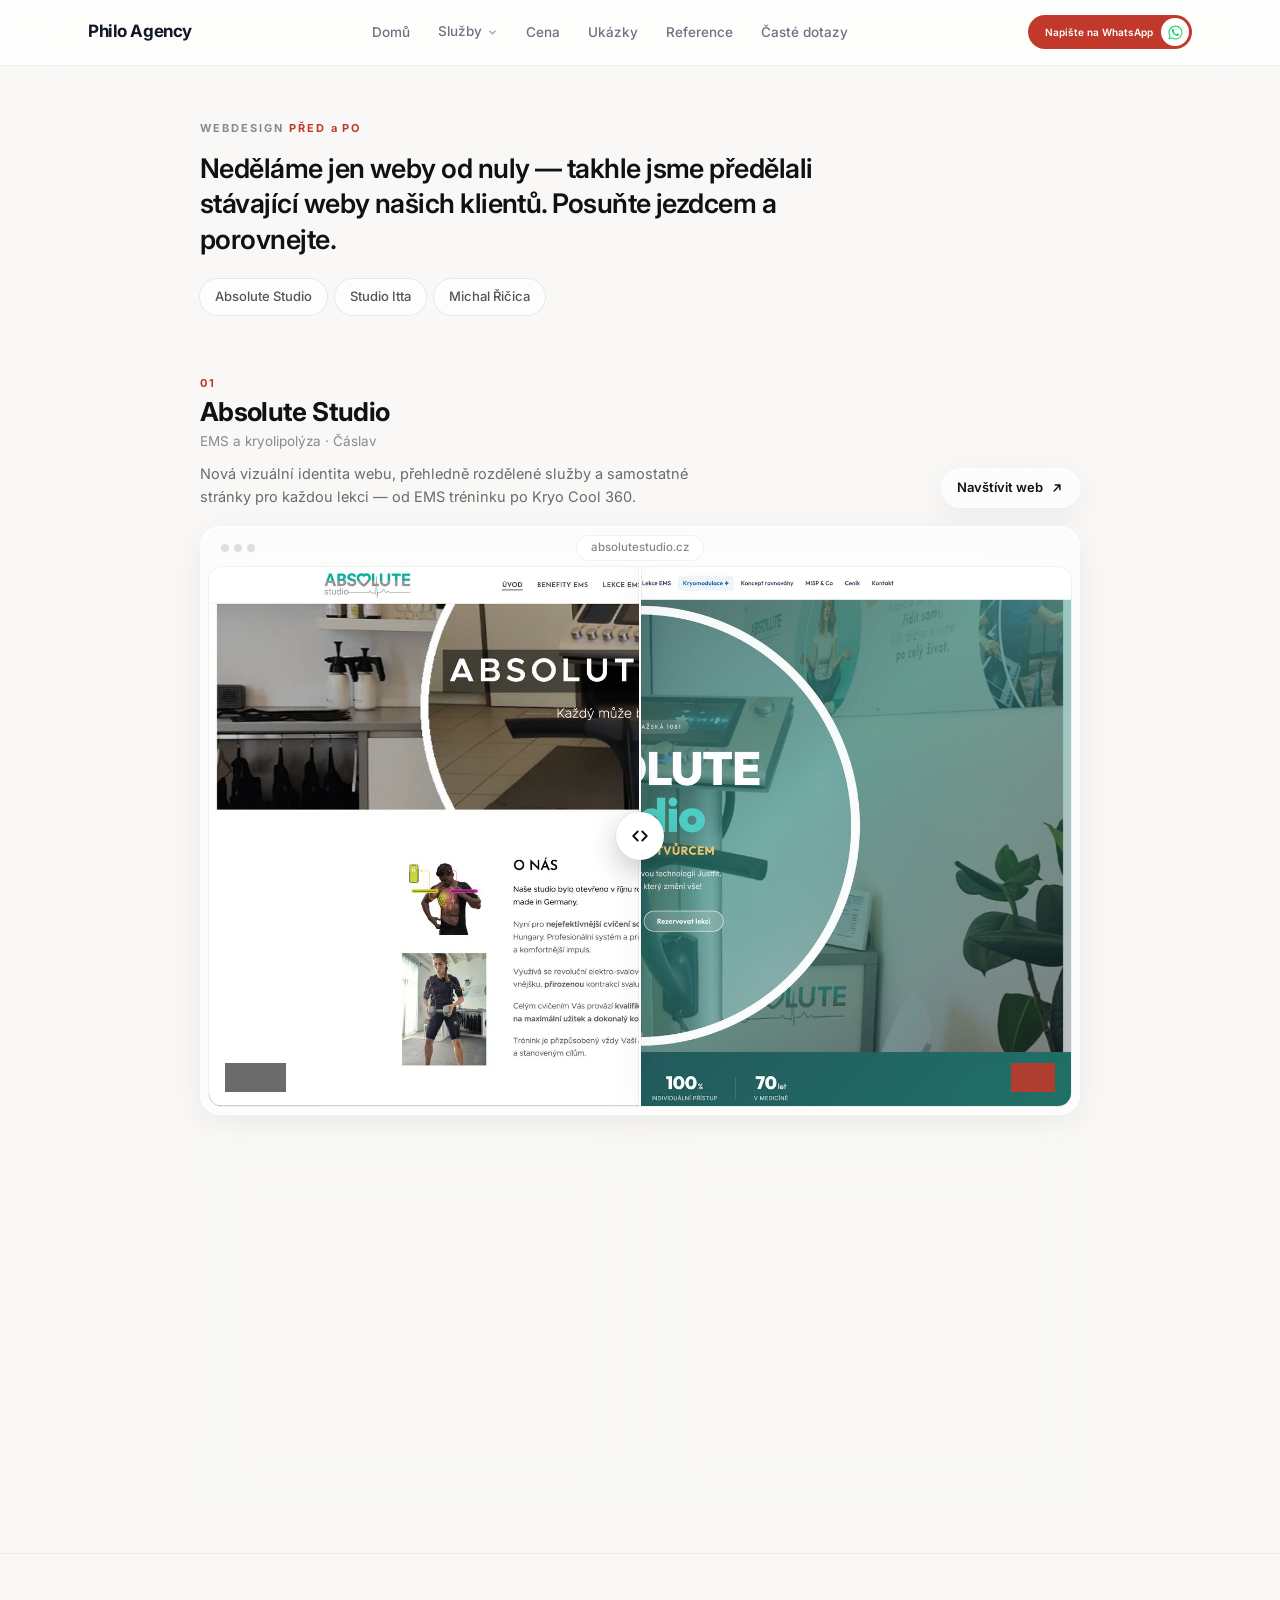
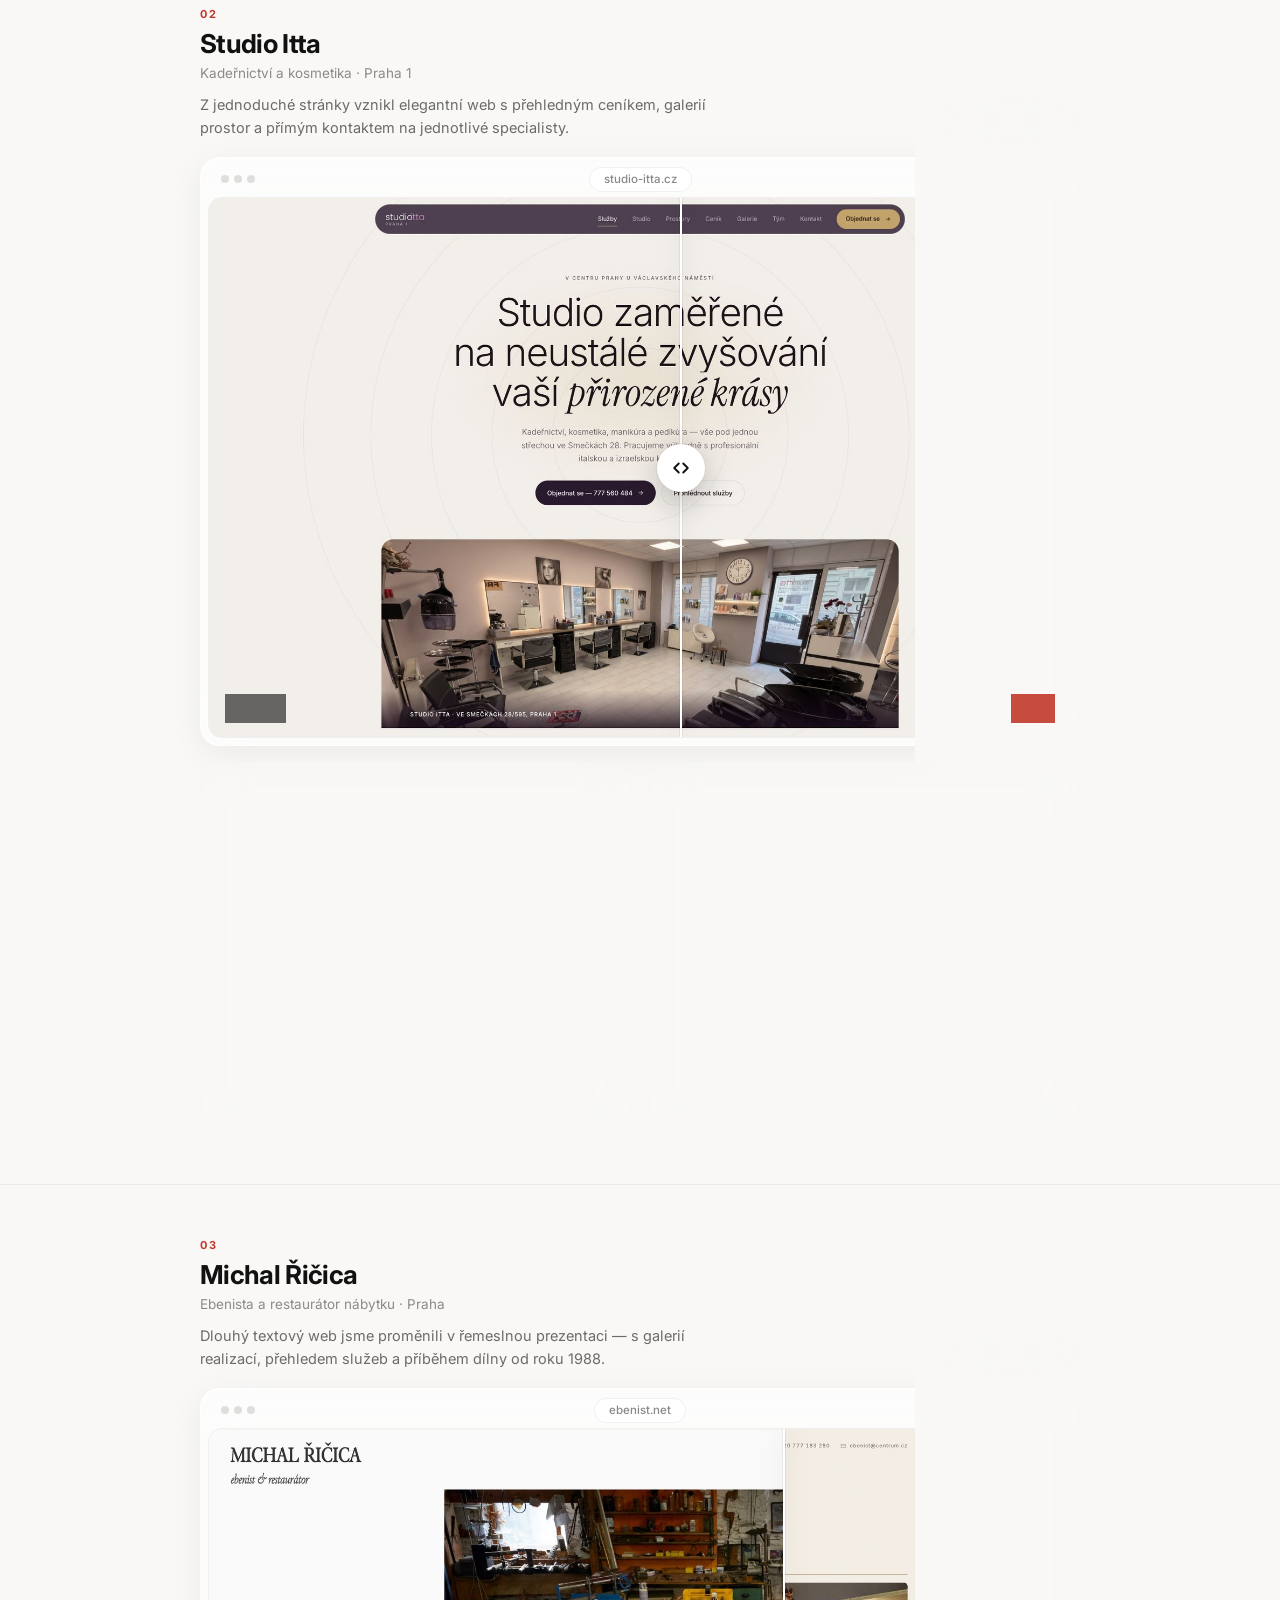
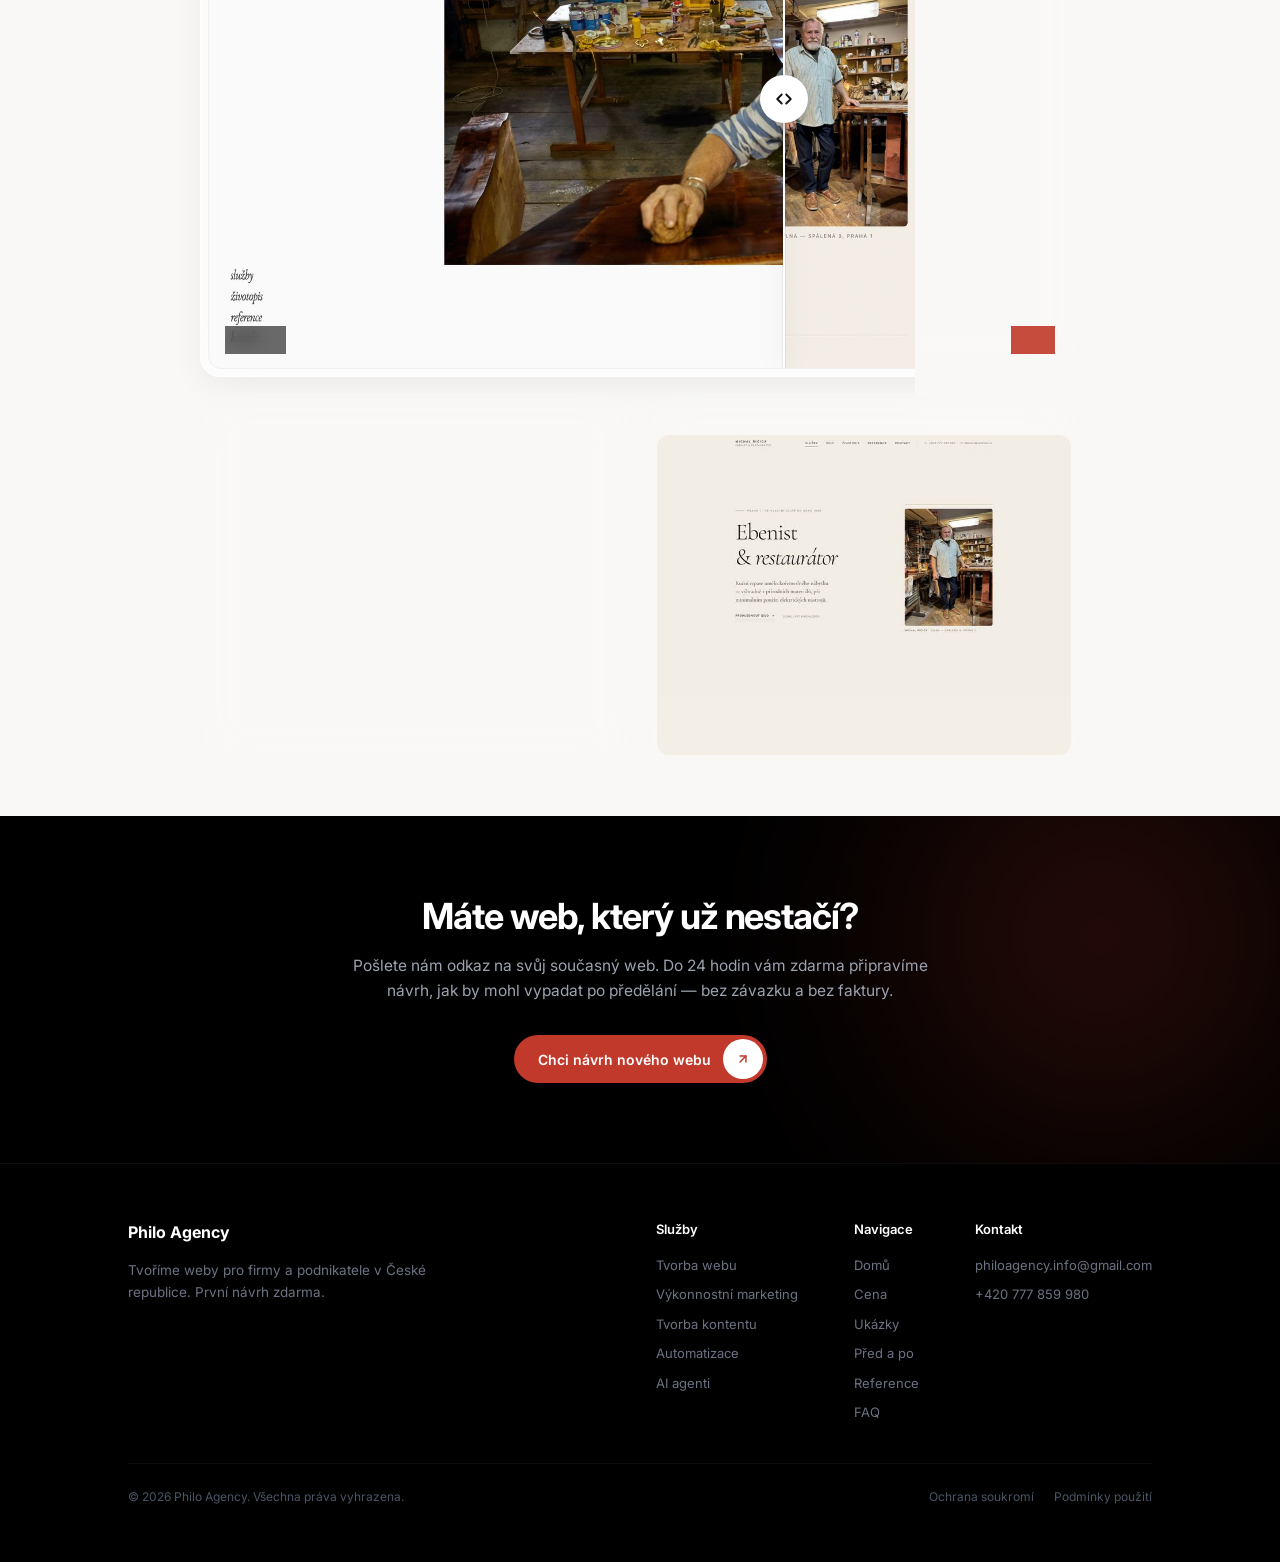
==== commit 12bdc858: "Start the before/after page with the examples; compact layout - Replace the landing-style hero with " ====
--- a/redesign-webu.html
+++ b/redesign-webu.html
@@ -34,22 +34,93 @@
   <script src="assets/philo-sub.js"></script>
   <link rel="stylesheet" href="assets/tailwind.css">
   <style>
-    /* ─── PROJEKTY ─── */
+    /* ─── ÚVOD + PROJEKTY ─── */
+    html {
+      scroll-behavior: smooth;
+    }
+
+    .ba-wrap {
+      max-width: 880px;
+      margin: 0 auto;
+    }
+
+    .ba-intro {
+      padding-top: 120px;
+      padding-bottom: 8px;
+    }
+
+    .ba-eyebrow {
+      margin-bottom: 14px;
+      font-size: 11px;
+      font-weight: 700;
+      letter-spacing: 0.18em;
+      text-transform: uppercase;
+      color: #8a8a8a;
+    }
+
+    .ba-eyebrow span {
+      color: #c0392b;
+    }
+
+    .ba-and {
+      text-transform: none;
+      letter-spacing: 0;
+    }
+
+    .ba-lead {
+      max-width: 700px;
+      font-size: clamp(21px, 2.5vw, 27px);
+      font-weight: 600;
+      letter-spacing: -0.02em;
+      line-height: 1.32;
+      color: #111;
+    }
+
+    .ba-jump {
+      display: flex;
+      flex-wrap: wrap;
+      gap: 8px;
+      margin-top: 22px;
+    }
+
+    .ba-jump a {
+      padding: 8px 15px;
+      border-radius: 999px;
+      font-size: 13px;
+      font-weight: 500;
+      color: #555;
+      text-decoration: none;
+      background: rgba(255, 255, 255, 0.75);
+      box-shadow: 0 0 0 1px rgba(0, 0, 0, 0.07);
+      transition: color 0.25s ease, background 0.25s ease, box-shadow 0.25s ease;
+    }
+
+    .ba-jump a:hover {
+      color: #fff;
+      background: #111;
+      box-shadow: 0 0 0 1px #111;
+    }
+
     .ba-section {
-      padding-block: 88px;
-    }
-
-    .ba-section:nth-of-type(odd) {
-      background: #f9f8f6;
-    }
-
-    .ba-section:nth-of-type(even) {
-      background: #fff;
+      padding-block: 52px;
+      scroll-margin-top: 64px;
+    }
+
+    .ba-section + .ba-section {
+      border-top: 1px solid rgba(0, 0, 0, 0.06);
     }
 
     @media (max-width: 767px) {
+      .ba-intro {
+        padding-top: 100px;
+      }
+
+      .ba-lead {
+        font-size: 19px;
+      }
+
       .ba-section {
-        padding-block: 60px;
+        padding-block: 40px;
       }
     }
 
@@ -57,57 +128,57 @@
       display: flex;
       align-items: flex-end;
       justify-content: space-between;
-      gap: 24px;
-      margin-bottom: 28px;
+      gap: 20px;
+      margin-bottom: 18px;
     }
 
     @media (max-width: 767px) {
       .ba-head {
         flex-direction: column;
         align-items: flex-start;
-        gap: 16px;
+        gap: 12px;
       }
     }
 
     .ba-num {
       display: block;
-      margin-bottom: 10px;
-      font-size: 12px;
+      margin-bottom: 6px;
+      font-size: 11px;
       font-weight: 700;
       letter-spacing: 0.18em;
       color: #c0392b;
     }
 
     .ba-title {
-      font-size: clamp(28px, 4vw, 38px);
+      font-size: clamp(22px, 2.4vw, 26px);
       font-weight: 700;
-      letter-spacing: -0.03em;
-      line-height: 1.1;
+      letter-spacing: -0.025em;
+      line-height: 1.15;
       color: #111;
     }
 
     .ba-cat {
-      margin-top: 6px;
-      font-size: 14px;
+      margin-top: 4px;
+      font-size: 13.5px;
       color: #8a8a8a;
     }
 
     .ba-desc {
-      max-width: 560px;
-      margin-top: 14px;
-      font-size: 15.5px;
-      line-height: 1.7;
+      max-width: 520px;
+      margin-top: 10px;
+      font-size: 14.5px;
+      line-height: 1.6;
       color: #6b6b6b;
     }
 
     .ba-visit {
       display: inline-flex;
       align-items: center;
-      gap: 8px;
+      gap: 7px;
       flex-shrink: 0;
-      padding: 11px 18px;
+      padding: 9px 15px;
       border-radius: 999px;
-      font-size: 13.5px;
+      font-size: 13px;
       font-weight: 600;
       color: #111;
       text-decoration: none;
@@ -130,17 +201,17 @@
 
     /* ─── OKNO PROHLÍŽEČE ─── */
     .ba-card {
-      padding: 10px;
-      border-radius: 24px;
+      padding: 8px;
+      border-radius: 20px;
     }
 
     .ba-bar {
       display: grid;
       grid-template-columns: 1fr auto 1fr;
       align-items: center;
-      height: 30px;
+      height: 26px;
       padding: 0 12px;
-      margin-bottom: 8px;
+      margin-bottom: 6px;
     }
 
     .ba-dots {
@@ -174,7 +245,7 @@
       position: relative;
       aspect-ratio: 16 / 10;
       overflow: hidden;
-      border-radius: 16px;
+      border-radius: 13px;
       background: #ede8e4;
       cursor: ew-resize;
       user-select: none;
@@ -202,7 +273,7 @@
 
     .ba-label {
       position: absolute;
-      top: 16px;
+      bottom: 14px;
       z-index: 2;
       padding: 6px 13px;
       border-radius: 999px;
@@ -301,7 +372,7 @@
       }
 
       .ba-label {
-        top: 10px;
+        bottom: 9px;
         padding: 4px 9px;
         font-size: 9.5px;
       }
@@ -324,12 +395,12 @@
     .ba-pages {
       display: grid;
       grid-template-columns: repeat(2, minmax(0, 1fr));
-      gap: 20px;
-      margin-top: 20px;
+      gap: 16px;
+      margin-top: 16px;
     }
 
     .ba-page {
-      --frame-h: 440px;
+      --frame-h: 320px;
       margin: 0;
       padding: 8px;
       border-radius: 20px;
@@ -409,7 +480,7 @@
       }
 
       .ba-page {
-        --frame-h: 300px;
+        --frame-h: 240px;
         padding: 5px;
         border-radius: 14px;
       }
@@ -475,7 +546,7 @@
   </style>
 </head>
 
-<body class="bg-white overflow-x-hidden">
+<body class="overflow-x-hidden" style="background:#f9f8f6">
 
   <!-- ───── NAV ───── -->
   <nav class="glass-nav fixed top-0 left-0 right-0 z-50">
@@ -598,52 +669,22 @@
     </div>
   </div>
 
-  <!-- ───── HERO ───── -->
-  <section class="hero-bg pt-36 pb-24 px-6">
-    <div class="blob"
-      style="width:720px;height:720px;background:radial-gradient(circle,rgba(192,57,43,0.13),transparent 65%);top:-240px;right:-140px;filter:blur(90px)">
-    </div>
-    <div class="blob"
-      style="width:560px;height:560px;background:radial-gradient(circle,rgba(139,92,246,0.08),transparent 65%);top:40px;left:-180px;filter:blur(90px)">
-    </div>
-    <div class="blob"
-      style="width:420px;height:420px;background:radial-gradient(circle,rgba(244,114,182,0.07),transparent 65%);bottom:-60px;right:240px;filter:blur(80px)">
-    </div>
-
-    <div class="max-w-4xl mx-auto relative z-10 text-center">
-      <div class="flex items-center justify-center gap-2 text-[12px] text-gray-400 mb-7" id="sp-eyebrow" style="opacity:0">
-        <a href="/" class="hover:text-gray-600 transition-colors">Domů</a>
-        <span>/</span>
-        <a href="/#ukazky" class="hover:text-gray-600 transition-colors">Ukázky</a>
-        <span>/</span>
-        <span class="text-gray-600 font-medium">Před a po</span>
-      </div>
-
-      <h1 class="text-[40px] sm:text-[52px] md:text-[62px] font-bold tracking-[-0.035em] leading-[1.04] text-gray-900 mb-6"
-        id="sp-title" style="opacity:0">
-        Weby, které jsme <br class="hidden sm:block"><span class="gradient-text">postavili znovu</span>
-      </h1>
-
-      <p class="text-gray-500 text-[16px] sm:text-[17px] leading-[1.65] max-w-2xl mx-auto mb-9" id="sp-sub" style="opacity:0">
-        Neděláme jen weby od nuly. Když váš současný web přestal stačit, předěláme ho — nový design, přehledná struktura a pohodlné ovládání na mobilu. Posuňte jezdcem a porovnejte sami.
-      </p>
-
-      <div class="flex flex-col sm:flex-row items-center justify-center gap-3" id="sp-btns" style="opacity:0">
-        <a href="/#kontakt" class="btn-dark">
-          <span class="btn-text">Chci předělat svůj web</span>
-          <div class="btn-icon"><svg xmlns="http://www.w3.org/2000/svg" width="14" height="14" viewBox="0 0 24 24" fill="none" stroke="currentColor" stroke-width="2.5" stroke-linecap="round" stroke-linejoin="round"><path d="M7 7h10v10"/><path d="M7 17 17 7"/></svg></div>
-        </a>
-        <a href="/#ukazky" class="btn-glass">
-          <span class="btn-text">Nové weby od nuly</span>
-          <div class="btn-icon"><svg xmlns="http://www.w3.org/2000/svg" width="14" height="14" viewBox="0 0 24 24" fill="none" stroke="currentColor" stroke-width="2.5" stroke-linecap="round" stroke-linejoin="round"><path d="M7 7h10v10"/><path d="M7 17 17 7"/></svg></div>
-        </a>
-      </div>
+  <!-- ───── ÚVOD ───── -->
+  <section class="ba-intro px-6">
+    <div class="ba-wrap">
+      <p class="ba-eyebrow" id="sp-eyebrow" style="opacity:0">Webdesign <span>Před <span class="ba-and">a</span> po</span></p>
+      <h1 class="ba-lead" id="sp-title" style="opacity:0">Neděláme jen weby od nuly — takhle jsme předělali stávající weby našich klientů. Posuňte jezdcem a porovnejte.</h1>
+      <nav class="ba-jump" id="sp-meta" style="opacity:0" aria-label="Projekty">
+        <a href="#absolute-studio">Absolute Studio</a>
+        <a href="#studio-itta">Studio Itta</a>
+        <a href="#michal-ricica">Michal Řičica</a>
+      </nav>
     </div>
   </section>
 
   <!-- ───── 01 ABSOLUTE STUDIO ───── -->
   <section class="ba-section px-6" id="absolute-studio">
-    <div class="max-w-6xl mx-auto">
+    <div class="ba-wrap">
       <div class="ba-head reveal">
         <div>
           <span class="ba-num">01</span>
@@ -691,7 +732,7 @@
 
   <!-- ───── 02 STUDIO ITTA ───── -->
   <section class="ba-section px-6" id="studio-itta">
-    <div class="max-w-6xl mx-auto">
+    <div class="ba-wrap">
       <div class="ba-head reveal">
         <div>
           <span class="ba-num">02</span>
@@ -739,7 +780,7 @@
 
   <!-- ───── 03 MICHAL ŘIČICA ───── -->
   <section class="ba-section px-6" id="michal-ricica">
-    <div class="max-w-6xl mx-auto">
+    <div class="ba-wrap">
       <div class="ba-head reveal">
         <div>
           <span class="ba-num">03</span>
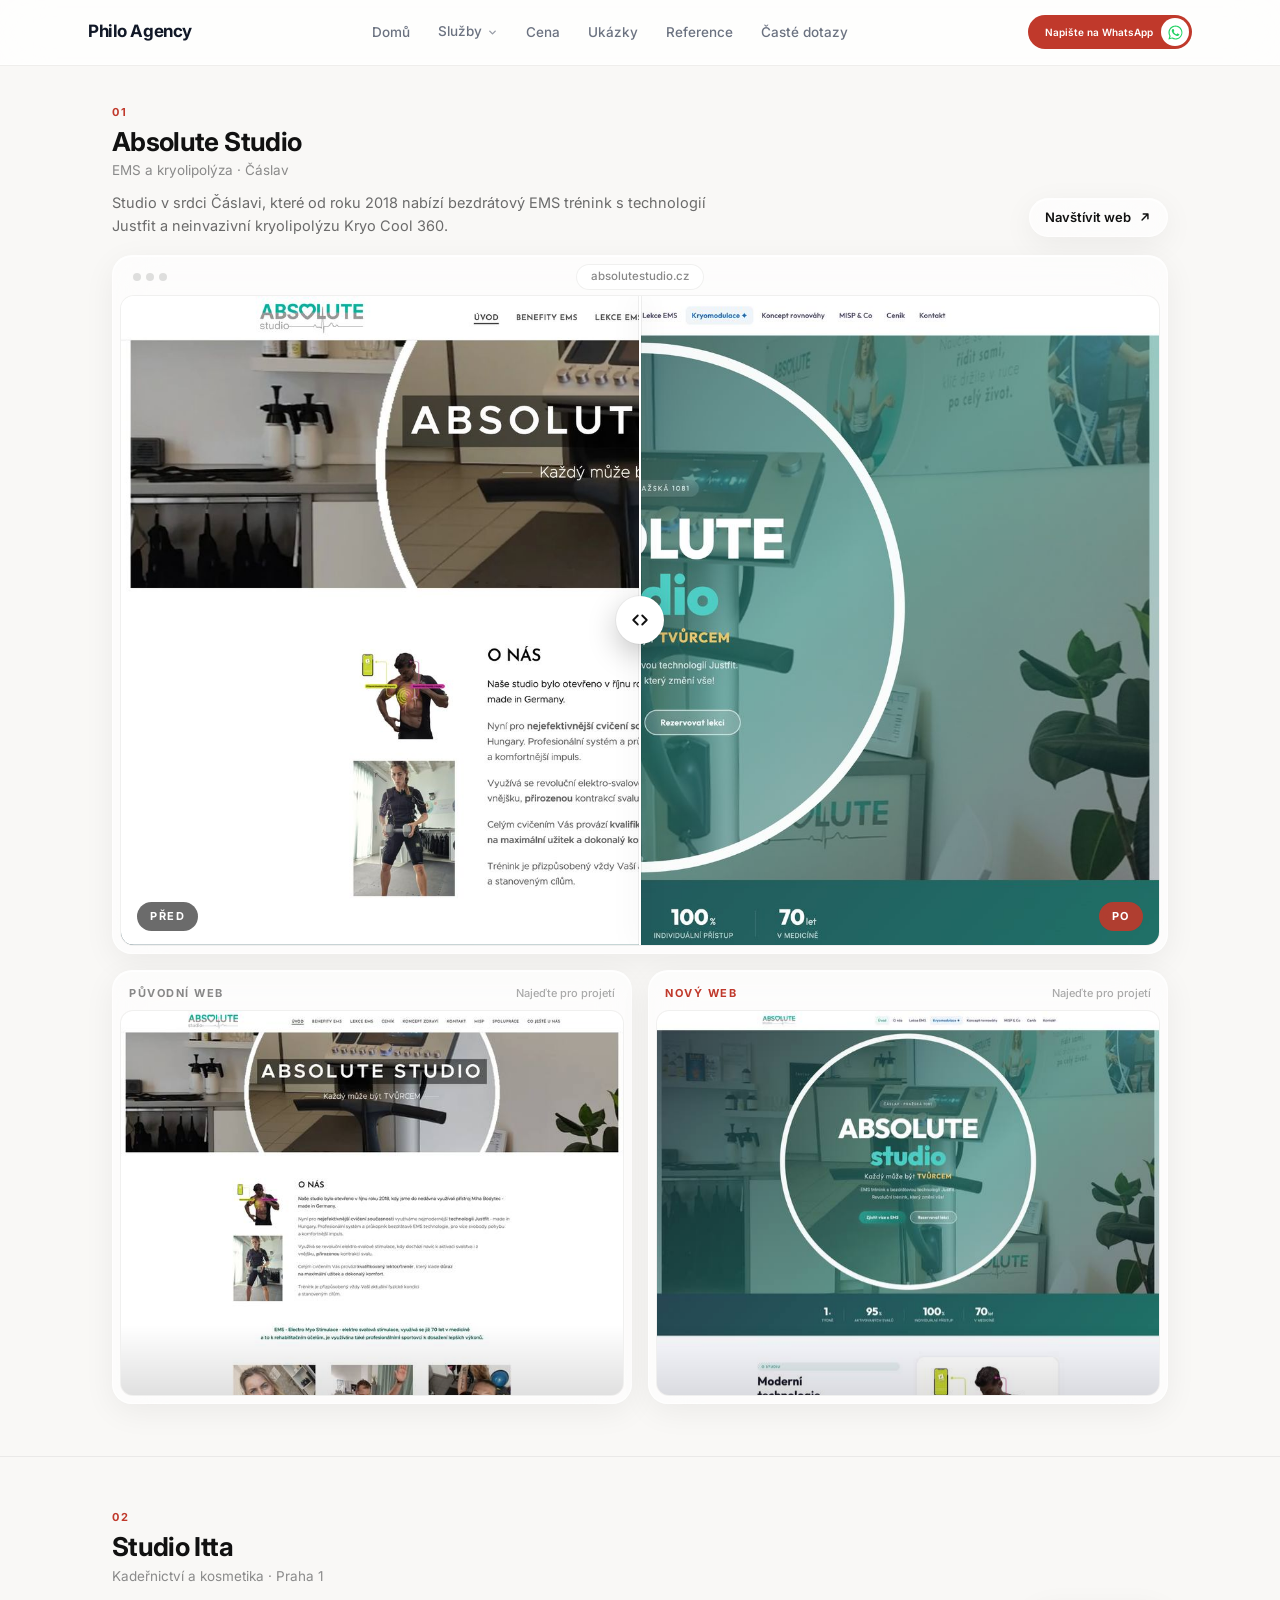
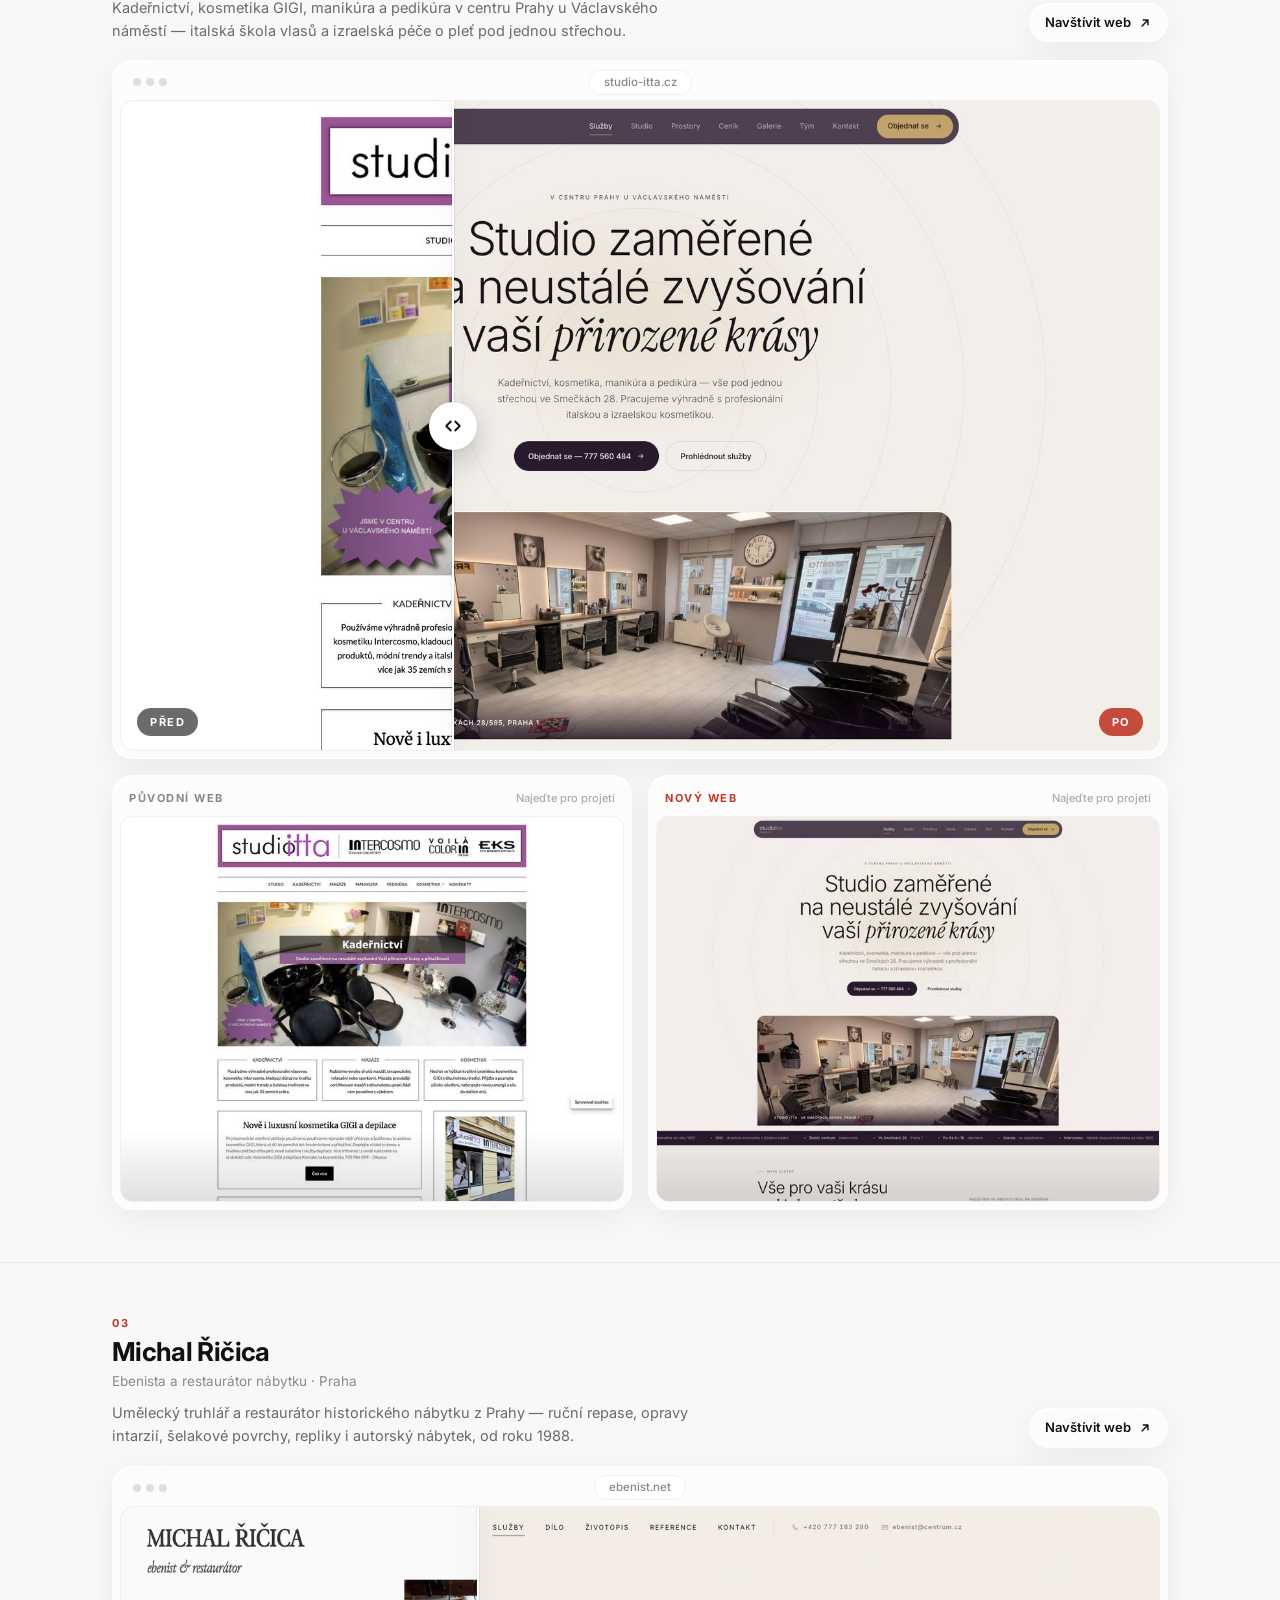
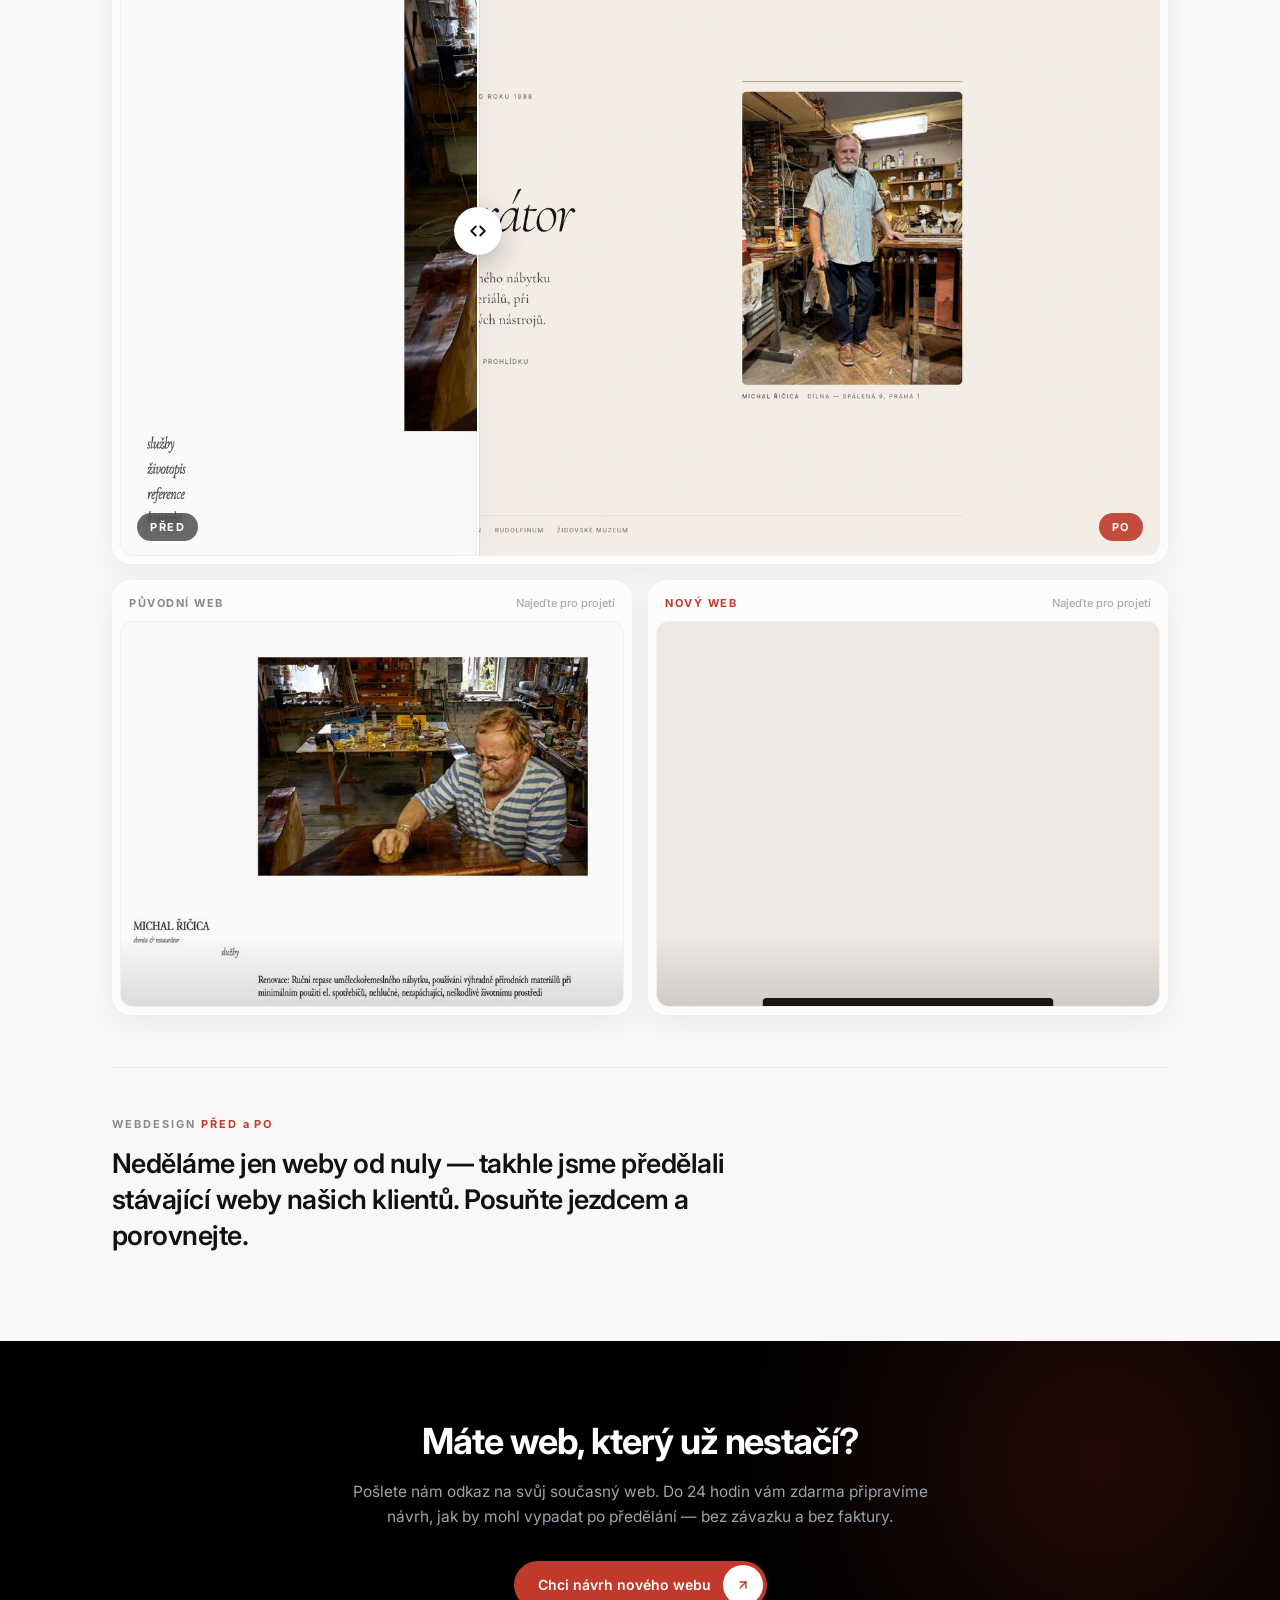
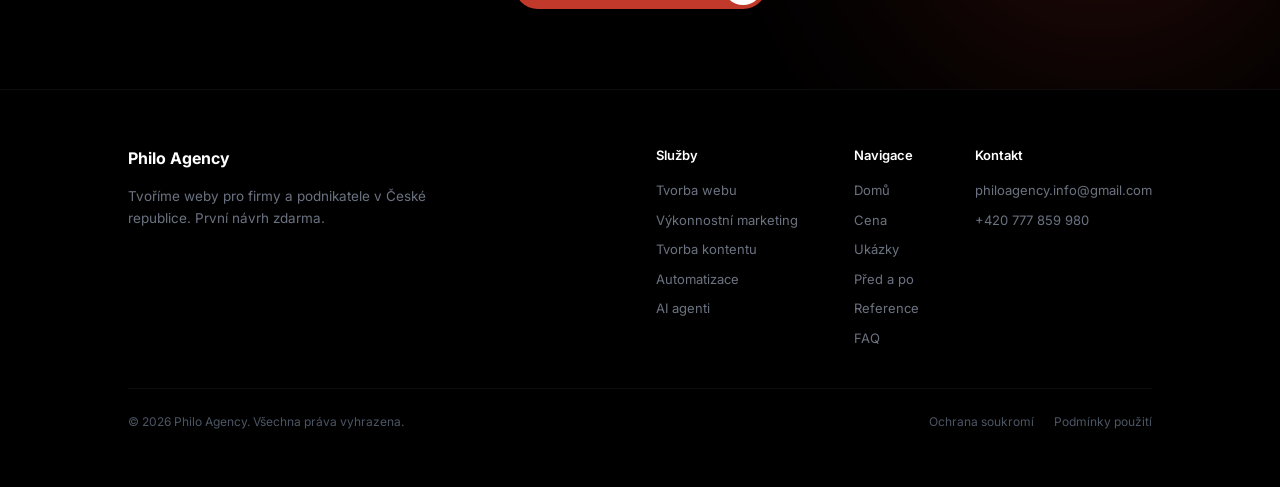
==== commit 46e514de: "Open the before/after page with the first example; larger examples - The "Webdesign PŘED a PO" sente" ====
--- a/redesign-webu.html
+++ b/redesign-webu.html
@@ -40,13 +40,17 @@
     }
 
     .ba-wrap {
-      max-width: 880px;
+      max-width: 1056px;
       margin: 0 auto;
     }
 
     .ba-intro {
-      padding-top: 120px;
-      padding-bottom: 8px;
+      padding-bottom: 88px;
+    }
+
+    .ba-intro .ba-wrap {
+      padding-top: 48px;
+      border-top: 1px solid rgba(0, 0, 0, 0.06);
     }
 
     .ba-eyebrow {
@@ -76,31 +80,6 @@
       color: #111;
     }
 
-    .ba-jump {
-      display: flex;
-      flex-wrap: wrap;
-      gap: 8px;
-      margin-top: 22px;
-    }
-
-    .ba-jump a {
-      padding: 8px 15px;
-      border-radius: 999px;
-      font-size: 13px;
-      font-weight: 500;
-      color: #555;
-      text-decoration: none;
-      background: rgba(255, 255, 255, 0.75);
-      box-shadow: 0 0 0 1px rgba(0, 0, 0, 0.07);
-      transition: color 0.25s ease, background 0.25s ease, box-shadow 0.25s ease;
-    }
-
-    .ba-jump a:hover {
-      color: #fff;
-      background: #111;
-      box-shadow: 0 0 0 1px #111;
-    }
-
     .ba-section {
       padding-block: 52px;
       scroll-margin-top: 64px;
@@ -110,9 +89,18 @@
       border-top: 1px solid rgba(0, 0, 0, 0.06);
     }
 
+    /* stránka začíná rovnou první ukázkou — jen místo pro fixní navigaci */
+    .ba-section:first-of-type {
+      padding-top: 104px;
+    }
+
     @media (max-width: 767px) {
       .ba-intro {
-        padding-top: 100px;
+        padding-bottom: 64px;
+      }
+
+      .ba-section:first-of-type {
+        padding-top: 88px;
       }
 
       .ba-lead {
@@ -164,7 +152,7 @@
     }
 
     .ba-desc {
-      max-width: 520px;
+      max-width: 600px;
       margin-top: 10px;
       font-size: 14.5px;
       line-height: 1.6;
@@ -400,7 +388,7 @@
     }
 
     .ba-page {
-      --frame-h: 320px;
+      --frame-h: 384px;
       margin: 0;
       padding: 8px;
       border-radius: 20px;
@@ -480,7 +468,7 @@
       }
 
       .ba-page {
-        --frame-h: 240px;
+        --frame-h: 288px;
         padding: 5px;
         border-radius: 14px;
       }
@@ -669,19 +657,6 @@
     </div>
   </div>
 
-  <!-- ───── ÚVOD ───── -->
-  <section class="ba-intro px-6">
-    <div class="ba-wrap">
-      <p class="ba-eyebrow" id="sp-eyebrow" style="opacity:0">Webdesign <span>Před <span class="ba-and">a</span> po</span></p>
-      <h1 class="ba-lead" id="sp-title" style="opacity:0">Neděláme jen weby od nuly — takhle jsme předělali stávající weby našich klientů. Posuňte jezdcem a porovnejte.</h1>
-      <nav class="ba-jump" id="sp-meta" style="opacity:0" aria-label="Projekty">
-        <a href="#absolute-studio">Absolute Studio</a>
-        <a href="#studio-itta">Studio Itta</a>
-        <a href="#michal-ricica">Michal Řičica</a>
-      </nav>
-    </div>
-  </section>
-
   <!-- ───── 01 ABSOLUTE STUDIO ───── -->
   <section class="ba-section px-6" id="absolute-studio">
     <div class="ba-wrap">
@@ -690,7 +665,7 @@
           <span class="ba-num">01</span>
           <h2 class="ba-title">Absolute Studio</h2>
           <p class="ba-cat">EMS a kryolipolýza · Čáslav</p>
-          <p class="ba-desc">Nová vizuální identita webu, přehledně rozdělené služby a samostatné stránky pro každou lekci — od EMS tréninku po Kryo Cool 360.</p>
+          <p class="ba-desc">Studio v srdci Čáslavi, které od roku 2018 nabízí bezdrátový EMS trénink s technologií Justfit a neinvazivní kryolipolýzu Kryo Cool 360.</p>
         </div>
         <a class="ba-visit glass" href="https://www.absolutestudio.cz/" target="_blank" rel="noopener">
           Navštívit web
@@ -738,7 +713,7 @@
           <span class="ba-num">02</span>
           <h2 class="ba-title">Studio Itta</h2>
           <p class="ba-cat">Kadeřnictví a kosmetika · Praha 1</p>
-          <p class="ba-desc">Z jednoduché stránky vznikl elegantní web s přehledným ceníkem, galerií prostor a přímým kontaktem na jednotlivé specialisty.</p>
+          <p class="ba-desc">Kadeřnictví, kosmetika GIGI, manikúra a pedikúra v centru Prahy u Václavského náměstí — italská škola vlasů a izraelská péče o pleť pod jednou střechou.</p>
         </div>
         <a class="ba-visit glass" href="https://studio-itta.cz/" target="_blank" rel="noopener">
           Navštívit web
@@ -786,7 +761,7 @@
           <span class="ba-num">03</span>
           <h2 class="ba-title">Michal Řičica</h2>
           <p class="ba-cat">Ebenista a restaurátor nábytku · Praha</p>
-          <p class="ba-desc">Dlouhý textový web jsme proměnili v řemeslnou prezentaci — s galerií realizací, přehledem služeb a příběhem dílny od roku 1988.</p>
+          <p class="ba-desc">Umělecký truhlář a restaurátor historického nábytku z Prahy — ruční repase, opravy intarzií, šelakové povrchy, repliky i autorský nábytek, od roku 1988.</p>
         </div>
         <a class="ba-visit glass" href="https://ebenist-net.vercel.app/" target="_blank" rel="noopener">
           Navštívit web
@@ -823,6 +798,14 @@
           <div class="ba-scroll"><img src="img/pred-po/ricica-po-full.jpg" alt="Michal Řičica — nový web, celá stránka" width="720" loading="lazy" decoding="async"><div class="ba-shot" aria-hidden="true" data-top="0.081772" data-height="0.163543"><div class="ba-shot-frame"><img src="img/pred-po/ricica-shot.jpg" alt="" width="1200" height="795" loading="lazy" decoding="async"></div><div class="ba-shot-veil"></div></div></div>
         </figure>
       </div>
+    </div>
+  </section>
+
+  <!-- ───── O ČEM TO JE ───── -->
+  <section class="ba-intro px-6">
+    <div class="ba-wrap reveal">
+      <p class="ba-eyebrow">Webdesign <span>Před <span class="ba-and">a</span> po</span></p>
+      <h1 class="ba-lead">Neděláme jen weby od nuly — takhle jsme předělali stávající weby našich klientů. Posuňte jezdcem a porovnejte.</h1>
     </div>
   </section>
 
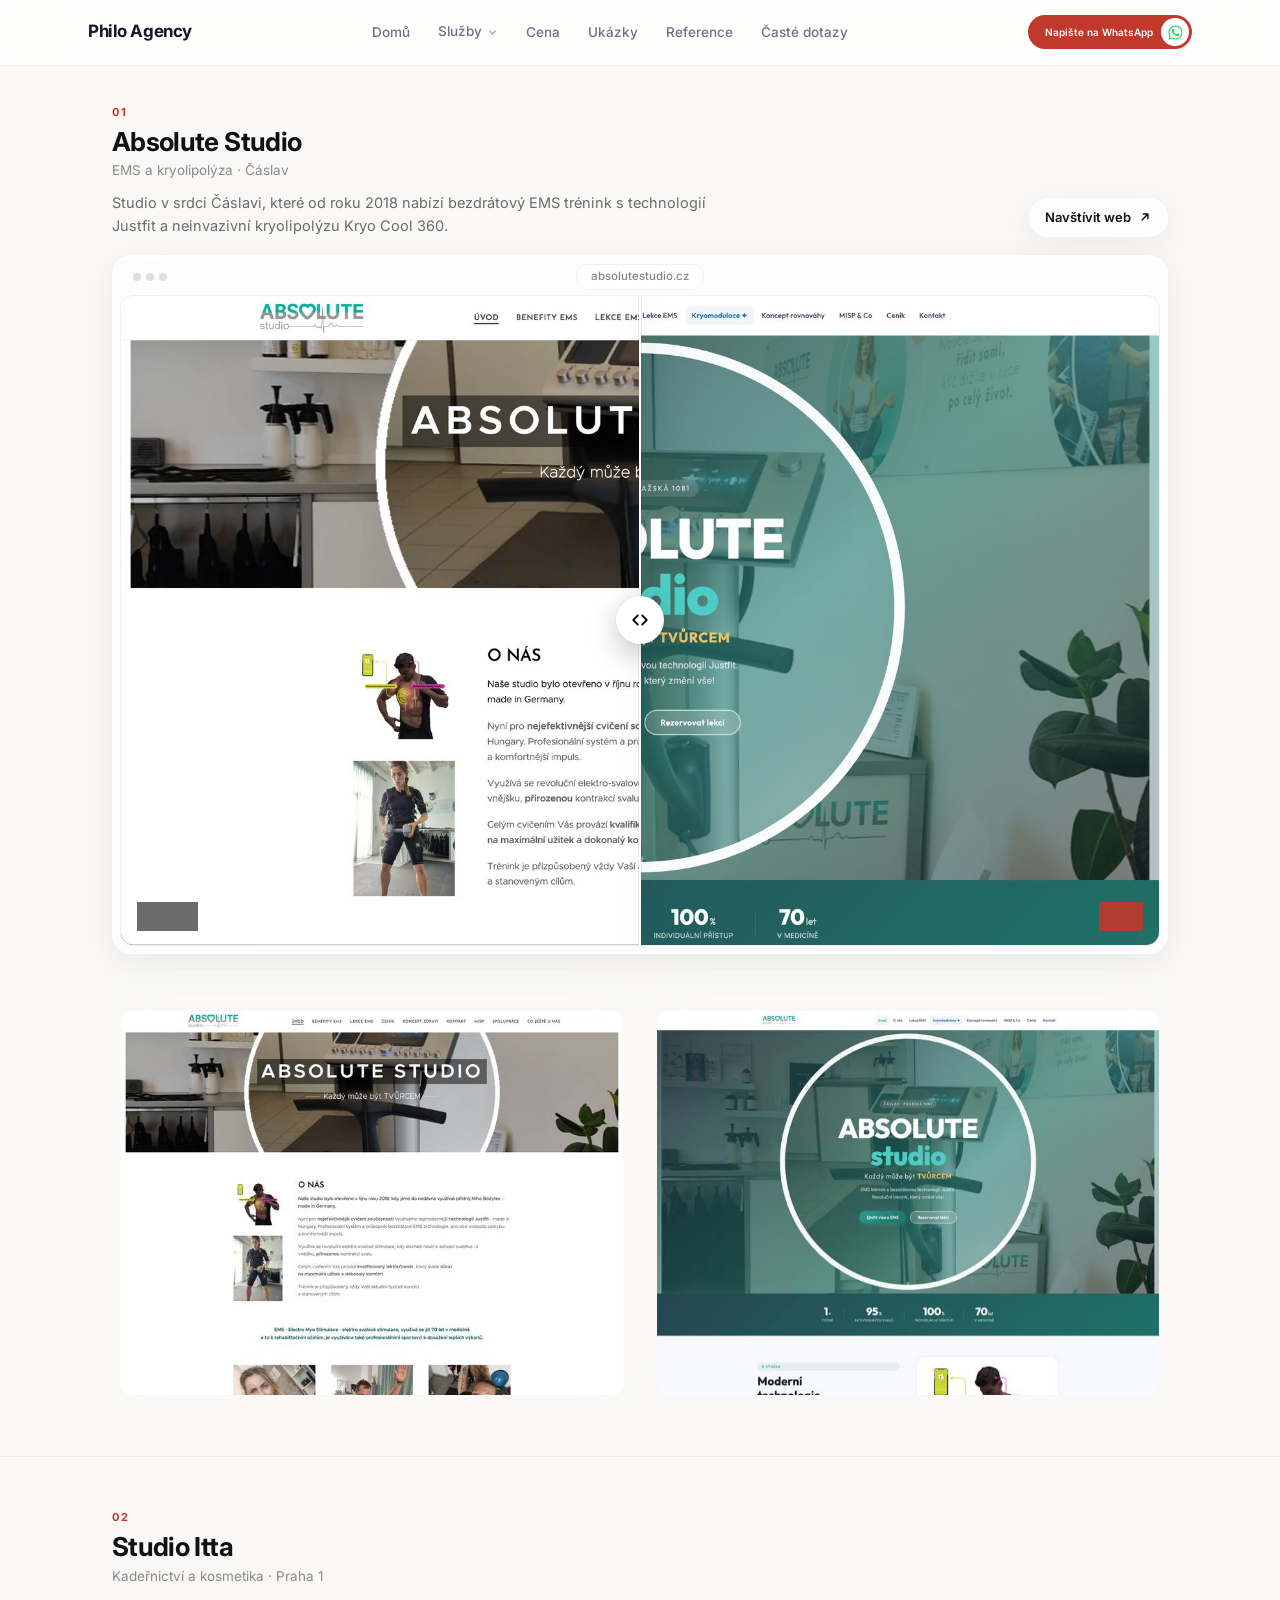
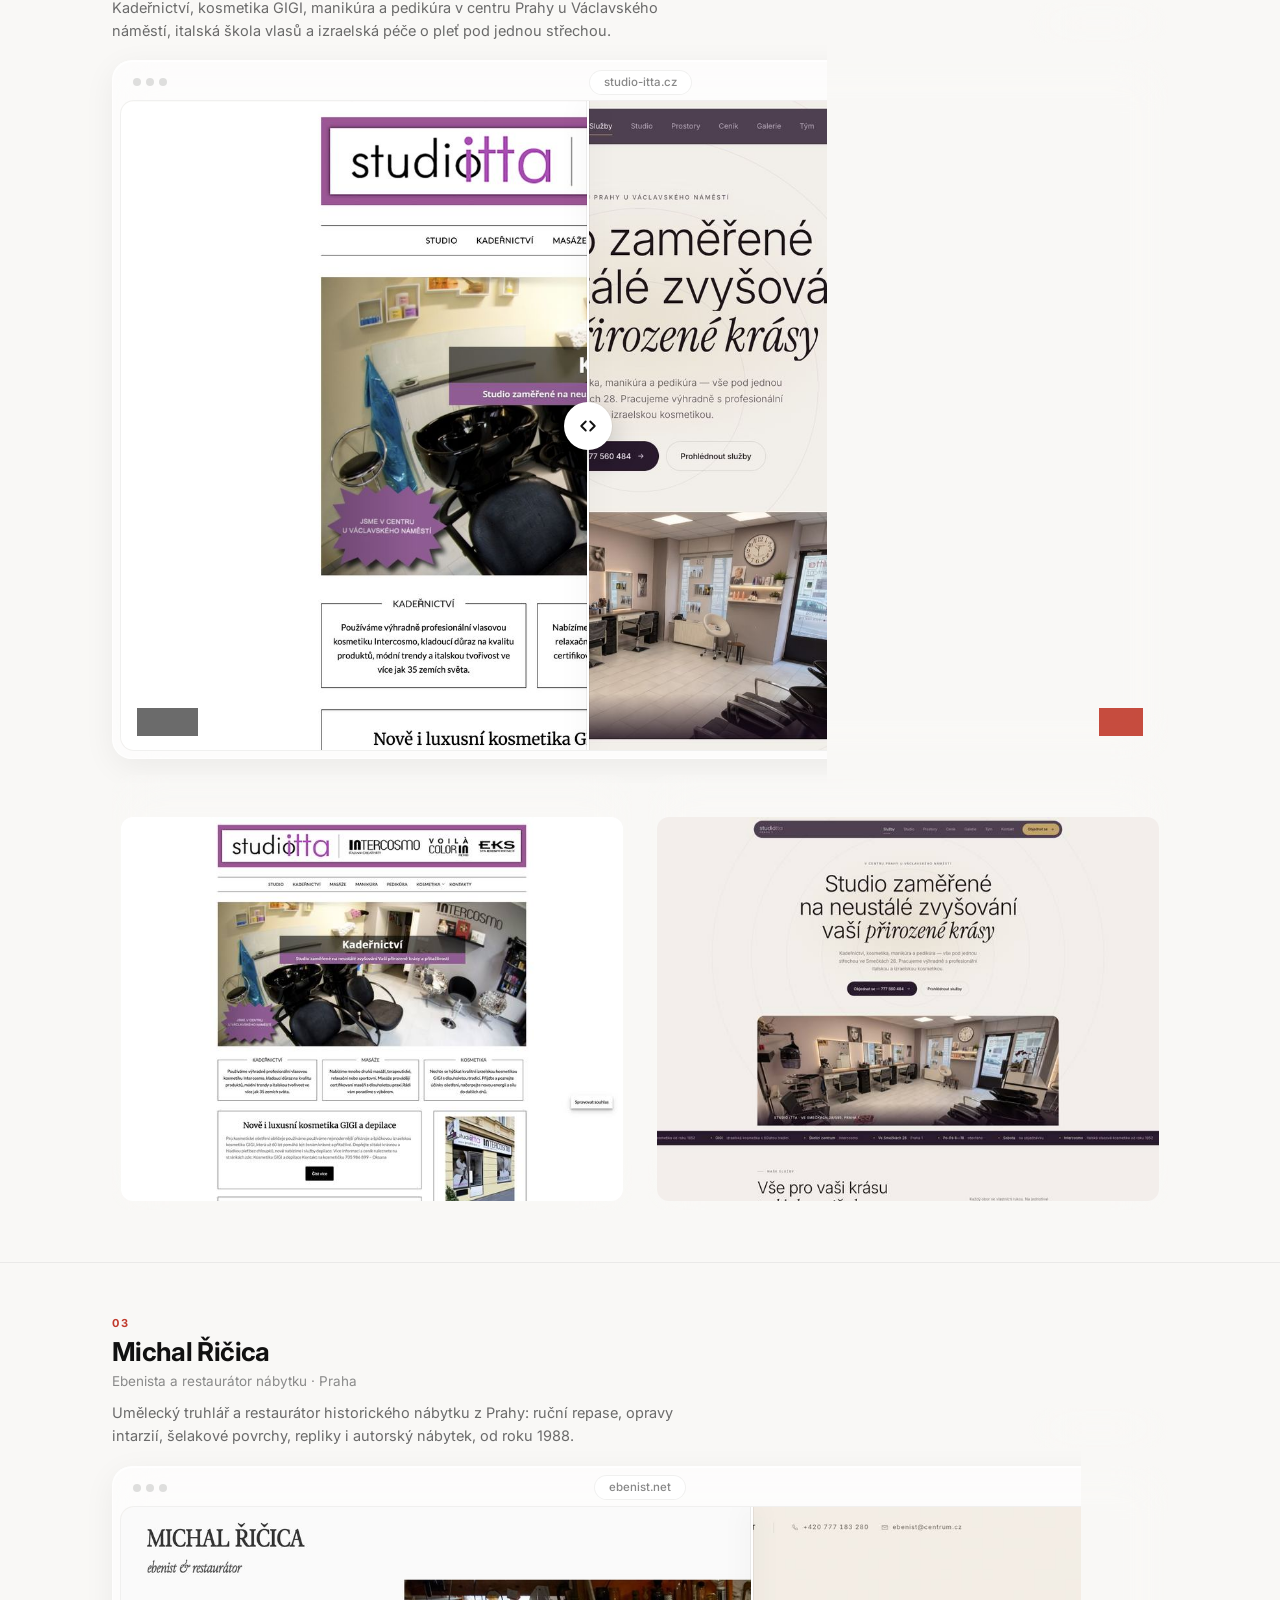
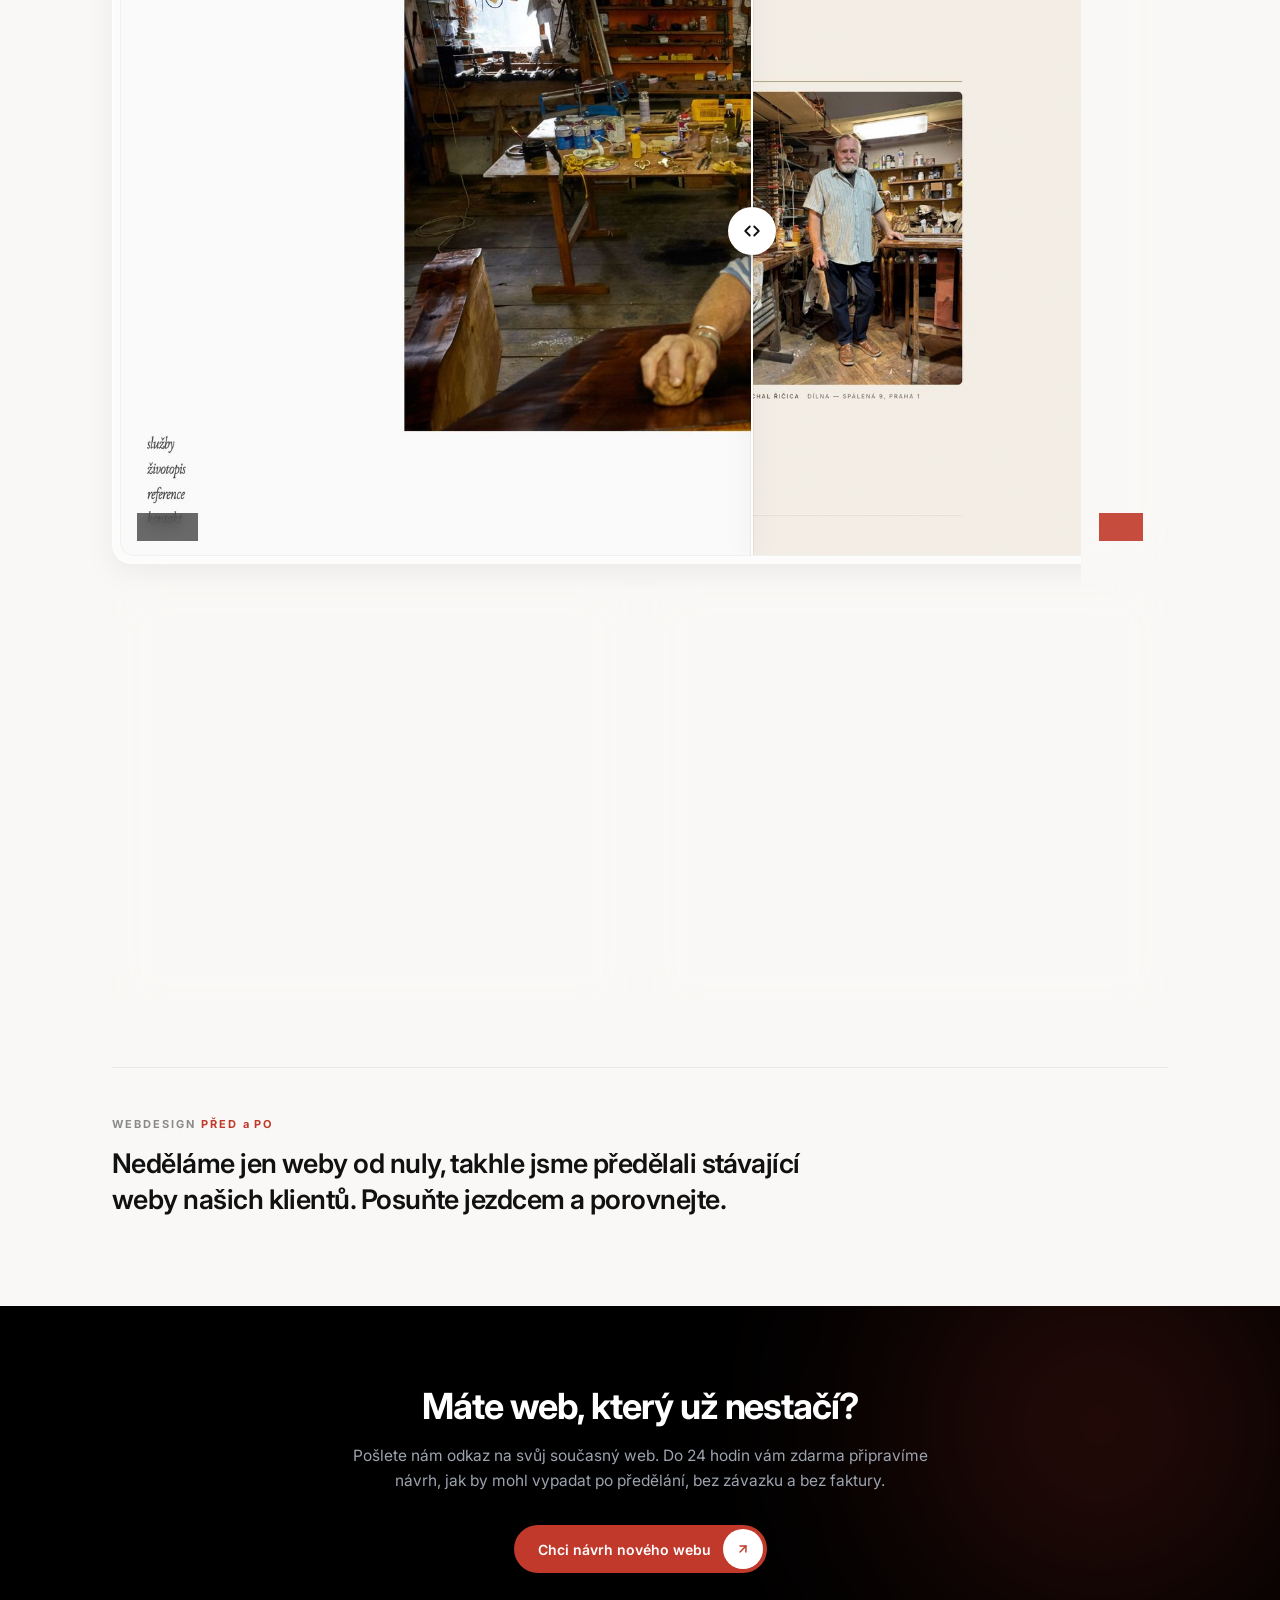
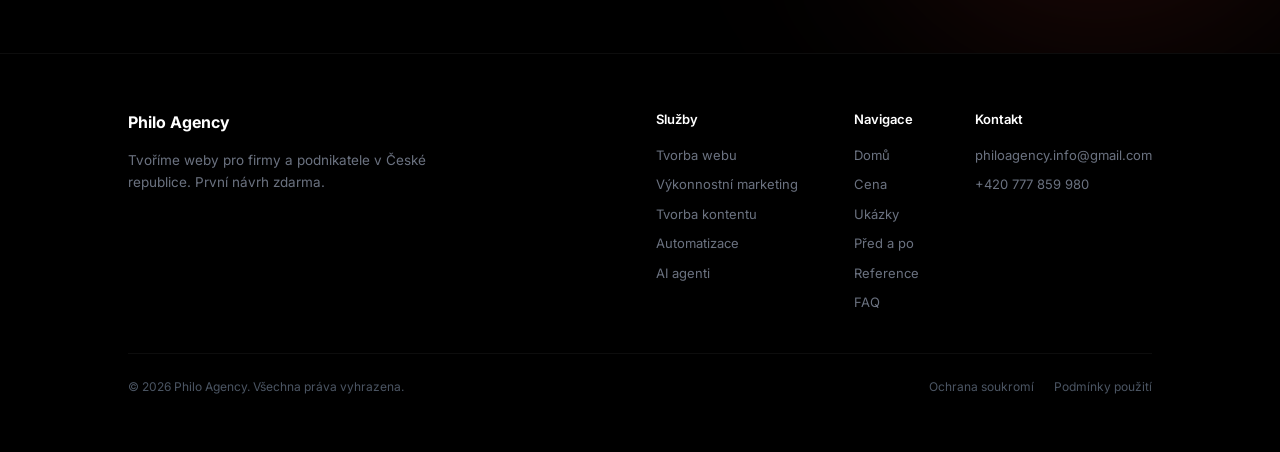
==== commit 2066014f: "Replace em dashes in site copy with commas and colons All 140 em dashes in visible text, alt texts, " ====
--- a/redesign-webu.html
+++ b/redesign-webu.html
@@ -4,8 +4,8 @@
 <head>
   <meta charset="UTF-8">
   <meta name="viewport" content="width=device-width, initial-scale=1.0">
-  <title>Redesign webu: ukázky před a po — Philo Agency</title>
-  <meta name="description" content="Neděláme jen weby od nuly. Podívejte se, jak jsme předělali weby Absolute Studio, Studio Itta a Michala Řičici — porovnání původního a nového webu.">
+  <title>Redesign webu: ukázky před a po | Philo Agency</title>
+  <meta name="description" content="Neděláme jen weby od nuly. Podívejte se, jak jsme předělali weby Absolute Studio, Studio Itta a Michala Řičici, porovnání původního a nového webu.">
   <meta name="keywords" content="redesign webu, předělání webu, nový web, modernizace webu, webdesign před a po, Philo Agency">
   <meta name="author" content="Philo Agency">
   <meta name="robots" content="index, follow">
@@ -13,19 +13,19 @@
   <meta property="og:type" content="website">
   <meta property="og:locale" content="cs_CZ">
   <meta property="og:site_name" content="Philo Agency">
-  <meta property="og:title" content="Redesign webu: ukázky před a po — Philo Agency">
-  <meta property="og:description" content="Neděláme jen weby od nuly. Podívejte se, jak jsme předělali weby našich klientů — porovnání původního a nového webu.">
+  <meta property="og:title" content="Redesign webu: ukázky před a po | Philo Agency">
+  <meta property="og:description" content="Neděláme jen weby od nuly. Podívejte se, jak jsme předělali weby našich klientů, porovnání původního a nového webu.">
   <meta property="og:url" content="https://philoagency.com/redesign-webu">
   <meta property="og:image" content="https://philoagency.com/img/og-image.jpg">
   <meta property="og:image:secure_url" content="https://philoagency.com/img/og-image.jpg">
   <meta property="og:image:type" content="image/jpeg">
   <meta property="og:image:width" content="1200">
   <meta property="og:image:height" content="630">
-  <meta property="og:image:alt" content="Philo Agency — weby, marketing a obsah na míru">
+  <meta property="og:image:alt" content="Philo Agency: weby, marketing a obsah na míru">
   <meta name="twitter:card" content="summary_large_image">
   <meta name="twitter:image" content="https://philoagency.com/img/og-image.jpg">
-  <meta name="twitter:title" content="Redesign webu: ukázky před a po — Philo Agency">
-  <meta name="twitter:description" content="Neděláme jen weby od nuly. Podívejte se, jak jsme předělali weby našich klientů — porovnání původního a nového webu.">
+  <meta name="twitter:title" content="Redesign webu: ukázky před a po | Philo Agency">
+  <meta name="twitter:description" content="Neděláme jen weby od nuly. Podívejte se, jak jsme předělali weby našich klientů, porovnání původního a nového webu.">
   <link rel="icon" type="image/svg+xml" href="favicon.svg">
   <link rel="preconnect" href="https://fonts.googleapis.com">
   <link rel="preconnect" href="https://fonts.gstatic.com" crossorigin>
@@ -679,9 +679,9 @@
           <span class="ba-url">absolutestudio.cz</span>
         </div>
         <div class="ba-compare" data-compare>
-          <img class="ba-img" src="img/pred-po/absolute-po.jpg" alt="Absolute Studio — nový web" width="1600" height="1000" loading="lazy" decoding="async">
+          <img class="ba-img" src="img/pred-po/absolute-po.jpg" alt="Absolute Studio: nový web" width="1600" height="1000" loading="lazy" decoding="async">
           <div class="ba-before">
-            <img class="ba-img" src="img/pred-po/absolute-pred.jpg" alt="Absolute Studio — původní web" width="1600" height="1000" loading="lazy" decoding="async">
+            <img class="ba-img" src="img/pred-po/absolute-pred.jpg" alt="Absolute Studio: původní web" width="1600" height="1000" loading="lazy" decoding="async">
           </div>
           <span class="ba-label ba-label--before">Před</span>
           <span class="ba-label ba-label--after">Po</span>
@@ -695,11 +695,11 @@
       <div class="ba-pages">
         <figure class="ba-page glass reveal">
           <figcaption>Původní web <span class="ba-hint">Celá stránka</span></figcaption>
-          <div class="ba-scroll"><img src="img/pred-po/absolute-pred-full.jpg" alt="Absolute Studio — původní web, celá stránka" width="720" loading="lazy" decoding="async"></div>
+          <div class="ba-scroll"><img src="img/pred-po/absolute-pred-full.jpg" alt="Absolute Studio: původní web, celá stránka" width="720" loading="lazy" decoding="async"></div>
         </figure>
         <figure class="ba-page ba-page--after glass reveal">
           <figcaption>Nový web <span class="ba-hint">Celá stránka</span></figcaption>
-          <div class="ba-scroll"><img src="img/pred-po/absolute-po-full.jpg" alt="Absolute Studio — nový web, celá stránka" width="720" loading="lazy" decoding="async"></div>
+          <div class="ba-scroll"><img src="img/pred-po/absolute-po-full.jpg" alt="Absolute Studio: nový web, celá stránka" width="720" loading="lazy" decoding="async"></div>
         </figure>
       </div>
     </div>
@@ -713,7 +713,7 @@
           <span class="ba-num">02</span>
           <h2 class="ba-title">Studio Itta</h2>
           <p class="ba-cat">Kadeřnictví a kosmetika · Praha 1</p>
-          <p class="ba-desc">Kadeřnictví, kosmetika GIGI, manikúra a pedikúra v centru Prahy u Václavského náměstí — italská škola vlasů a izraelská péče o pleť pod jednou střechou.</p>
+          <p class="ba-desc">Kadeřnictví, kosmetika GIGI, manikúra a pedikúra v centru Prahy u Václavského náměstí, italská škola vlasů a izraelská péče o pleť pod jednou střechou.</p>
         </div>
         <a class="ba-visit glass" href="https://studio-itta.cz/" target="_blank" rel="noopener">
           Navštívit web
@@ -727,9 +727,9 @@
           <span class="ba-url">studio-itta.cz</span>
         </div>
         <div class="ba-compare" data-compare>
-          <img class="ba-img" src="img/pred-po/itta-po.jpg" alt="Studio Itta — nový web" width="1600" height="1000" loading="lazy" decoding="async">
+          <img class="ba-img" src="img/pred-po/itta-po.jpg" alt="Studio Itta: nový web" width="1600" height="1000" loading="lazy" decoding="async">
           <div class="ba-before">
-            <img class="ba-img" src="img/pred-po/itta-pred.jpg" alt="Studio Itta — původní web" width="1600" height="1000" loading="lazy" decoding="async">
+            <img class="ba-img" src="img/pred-po/itta-pred.jpg" alt="Studio Itta: původní web" width="1600" height="1000" loading="lazy" decoding="async">
           </div>
           <span class="ba-label ba-label--before">Před</span>
           <span class="ba-label ba-label--after">Po</span>
@@ -743,11 +743,11 @@
       <div class="ba-pages">
         <figure class="ba-page glass reveal">
           <figcaption>Původní web <span class="ba-hint">Celá stránka</span></figcaption>
-          <div class="ba-scroll"><img src="img/pred-po/itta-pred-full.jpg" alt="Studio Itta — původní web, celá stránka" width="720" loading="lazy" decoding="async"></div>
+          <div class="ba-scroll"><img src="img/pred-po/itta-pred-full.jpg" alt="Studio Itta: původní web, celá stránka" width="720" loading="lazy" decoding="async"></div>
         </figure>
         <figure class="ba-page ba-page--after glass reveal">
           <figcaption>Nový web <span class="ba-hint">Celá stránka</span></figcaption>
-          <div class="ba-scroll"><img src="img/pred-po/itta-po-full.jpg" alt="Studio Itta — nový web, celá stránka" width="720" loading="lazy" decoding="async"></div>
+          <div class="ba-scroll"><img src="img/pred-po/itta-po-full.jpg" alt="Studio Itta: nový web, celá stránka" width="720" loading="lazy" decoding="async"></div>
         </figure>
       </div>
     </div>
@@ -761,7 +761,7 @@
           <span class="ba-num">03</span>
           <h2 class="ba-title">Michal Řičica</h2>
           <p class="ba-cat">Ebenista a restaurátor nábytku · Praha</p>
-          <p class="ba-desc">Umělecký truhlář a restaurátor historického nábytku z Prahy — ruční repase, opravy intarzií, šelakové povrchy, repliky i autorský nábytek, od roku 1988.</p>
+          <p class="ba-desc">Umělecký truhlář a restaurátor historického nábytku z Prahy: ruční repase, opravy intarzií, šelakové povrchy, repliky i autorský nábytek, od roku 1988.</p>
         </div>
         <a class="ba-visit glass" href="https://ebenist-net.vercel.app/" target="_blank" rel="noopener">
           Navštívit web
@@ -775,9 +775,9 @@
           <span class="ba-url">ebenist.net</span>
         </div>
         <div class="ba-compare" data-compare>
-          <img class="ba-img" src="img/pred-po/ricica-po.jpg" alt="Michal Řičica — nový web" width="1600" height="1000" loading="lazy" decoding="async">
+          <img class="ba-img" src="img/pred-po/ricica-po.jpg" alt="Michal Řičica: nový web" width="1600" height="1000" loading="lazy" decoding="async">
           <div class="ba-before">
-            <img class="ba-img" src="img/pred-po/ricica-pred.jpg" alt="Michal Řičica — původní web" width="1600" height="1000" loading="lazy" decoding="async">
+            <img class="ba-img" src="img/pred-po/ricica-pred.jpg" alt="Michal Řičica: původní web" width="1600" height="1000" loading="lazy" decoding="async">
           </div>
           <span class="ba-label ba-label--before">Před</span>
           <span class="ba-label ba-label--after">Po</span>
@@ -791,11 +791,11 @@
       <div class="ba-pages">
         <figure class="ba-page glass reveal">
           <figcaption>Původní web <span class="ba-hint">Celá stránka</span></figcaption>
-          <div class="ba-scroll"><img src="img/pred-po/ricica-pred-full.jpg" alt="Michal Řičica — původní web, celá stránka" width="720" loading="lazy" decoding="async"></div>
+          <div class="ba-scroll"><img src="img/pred-po/ricica-pred-full.jpg" alt="Michal Řičica: původní web, celá stránka" width="720" loading="lazy" decoding="async"></div>
         </figure>
         <figure class="ba-page ba-page--after glass reveal">
           <figcaption>Nový web <span class="ba-hint">Celá stránka</span></figcaption>
-          <div class="ba-scroll"><img src="img/pred-po/ricica-po-full.jpg" alt="Michal Řičica — nový web, celá stránka" width="720" loading="lazy" decoding="async"><div class="ba-shot" aria-hidden="true" data-top="0.081772" data-height="0.163543"><div class="ba-shot-frame"><img src="img/pred-po/ricica-shot.jpg" alt="" width="1200" height="795" loading="lazy" decoding="async"></div><div class="ba-shot-veil"></div></div></div>
+          <div class="ba-scroll"><img src="img/pred-po/ricica-po-full.jpg" alt="Michal Řičica: nový web, celá stránka" width="720" loading="lazy" decoding="async"><div class="ba-shot" aria-hidden="true" data-top="0.081772" data-height="0.163543"><div class="ba-shot-frame"><img src="img/pred-po/ricica-shot.jpg" alt="" width="1200" height="795" loading="lazy" decoding="async"></div><div class="ba-shot-veil"></div></div></div>
         </figure>
       </div>
     </div>
@@ -805,7 +805,7 @@
   <section class="ba-intro px-6">
     <div class="ba-wrap reveal">
       <p class="ba-eyebrow">Webdesign <span>Před <span class="ba-and">a</span> po</span></p>
-      <h1 class="ba-lead">Neděláme jen weby od nuly — takhle jsme předělali stávající weby našich klientů. Posuňte jezdcem a porovnejte.</h1>
+      <h1 class="ba-lead">Neděláme jen weby od nuly, takhle jsme předělali stávající weby našich klientů. Posuňte jezdcem a porovnejte.</h1>
     </div>
   </section>
 
@@ -817,7 +817,7 @@
     <div class="max-w-3xl mx-auto text-center relative z-10 reveal">
       <h2 class="text-[28px] sm:text-[36px] font-bold tracking-[-0.03em] leading-[1.15] text-white mb-4">
         Máte web, který už nestačí?</h2>
-      <p class="text-gray-400 text-[15.5px] leading-relaxed mb-8 max-w-xl mx-auto">Pošlete nám odkaz na svůj současný web. Do 24 hodin vám zdarma připravíme návrh, jak by mohl vypadat po předělání — bez závazku a bez faktury.</p>
+      <p class="text-gray-400 text-[15.5px] leading-relaxed mb-8 max-w-xl mx-auto">Pošlete nám odkaz na svůj současný web. Do 24 hodin vám zdarma připravíme návrh, jak by mohl vypadat po předělání, bez závazku a bez faktury.</p>
       <div class="flex justify-center">
         <a href="/#kontakt" class="btn-dark">
           <span class="btn-text">Chci návrh nového webu</span>
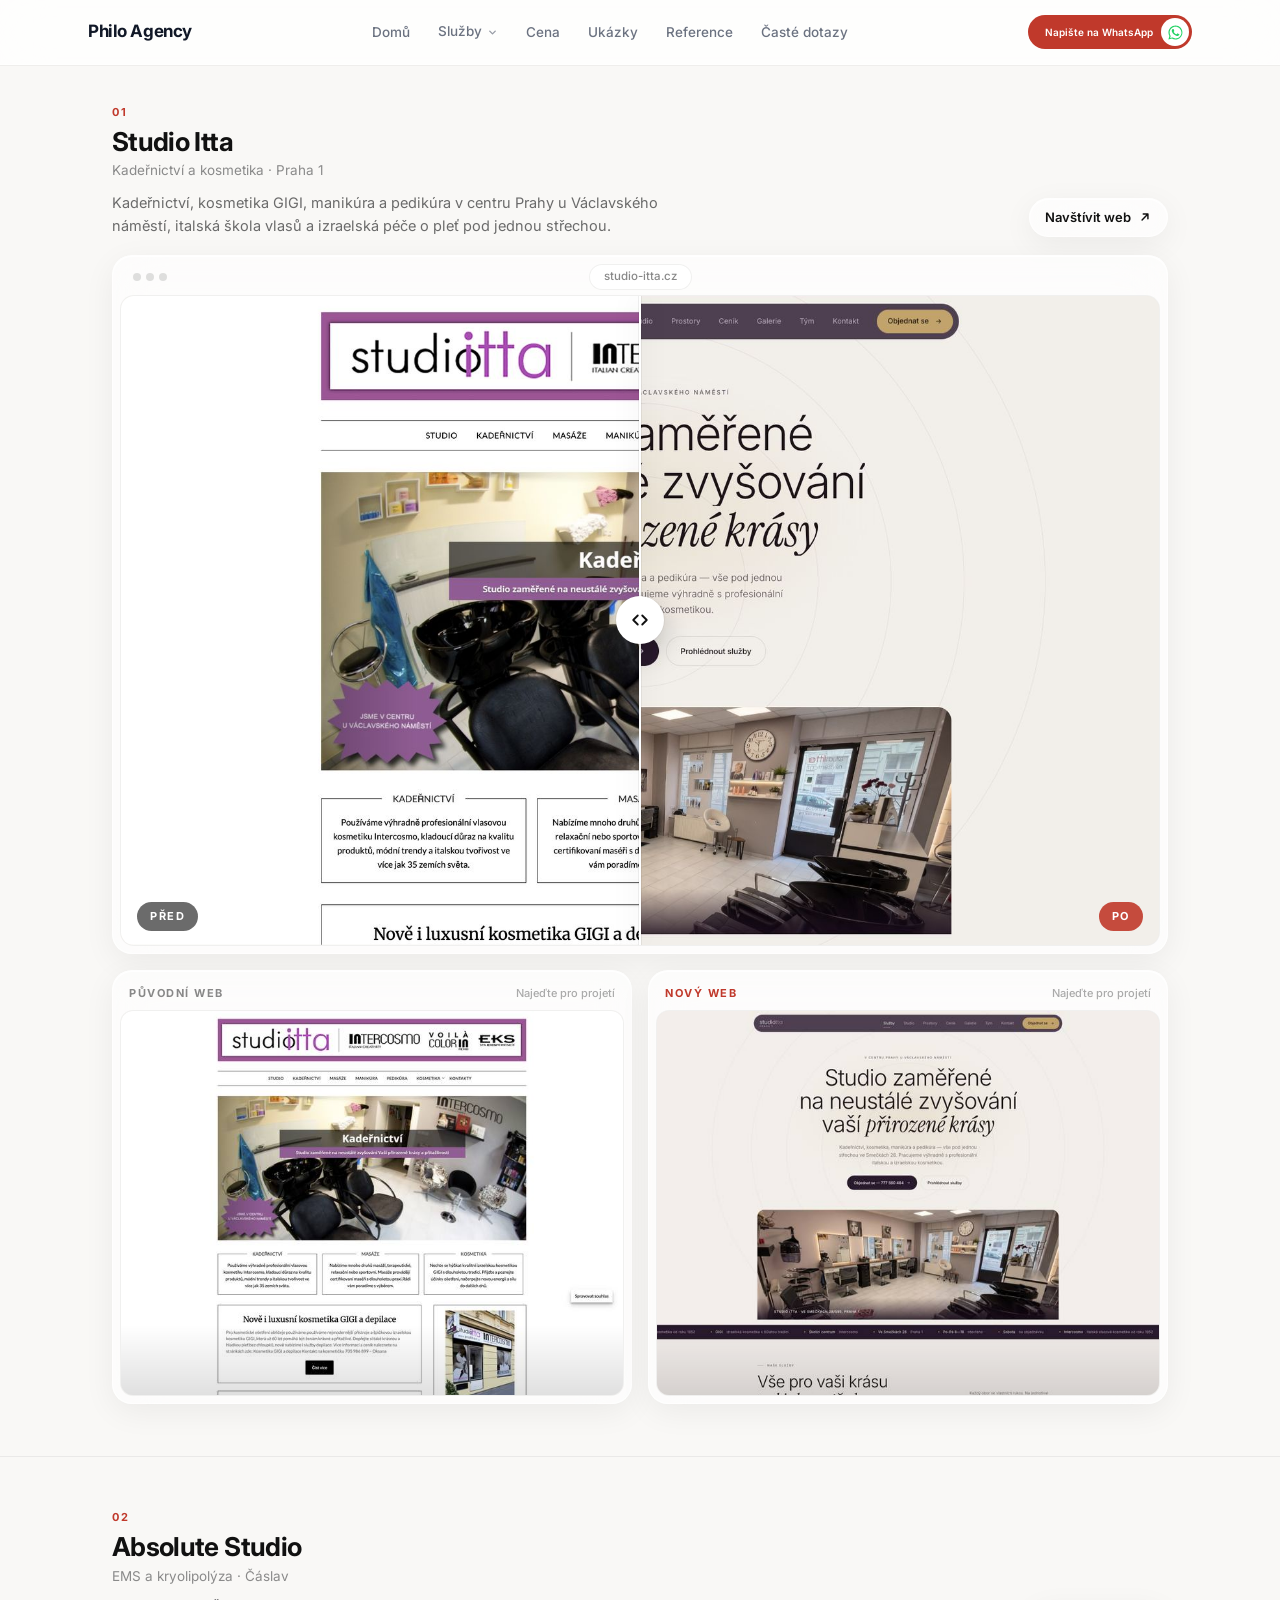
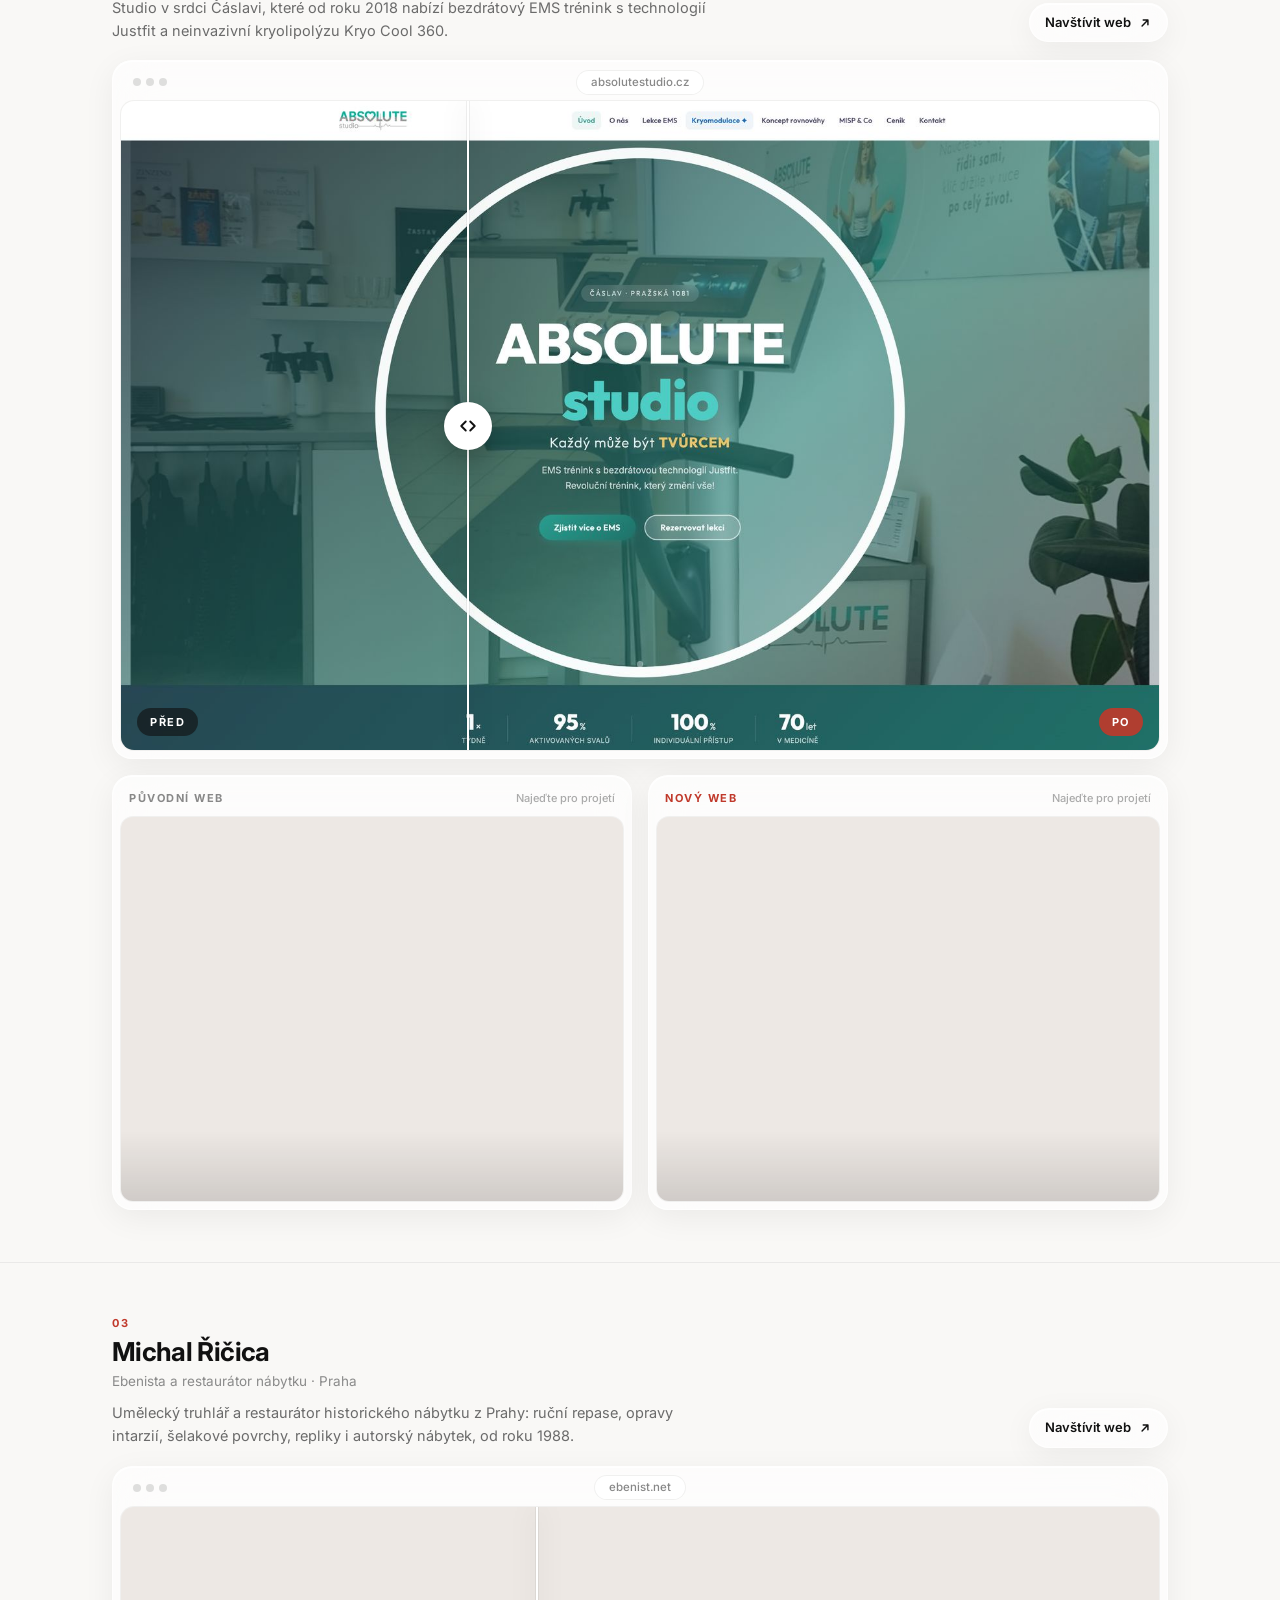
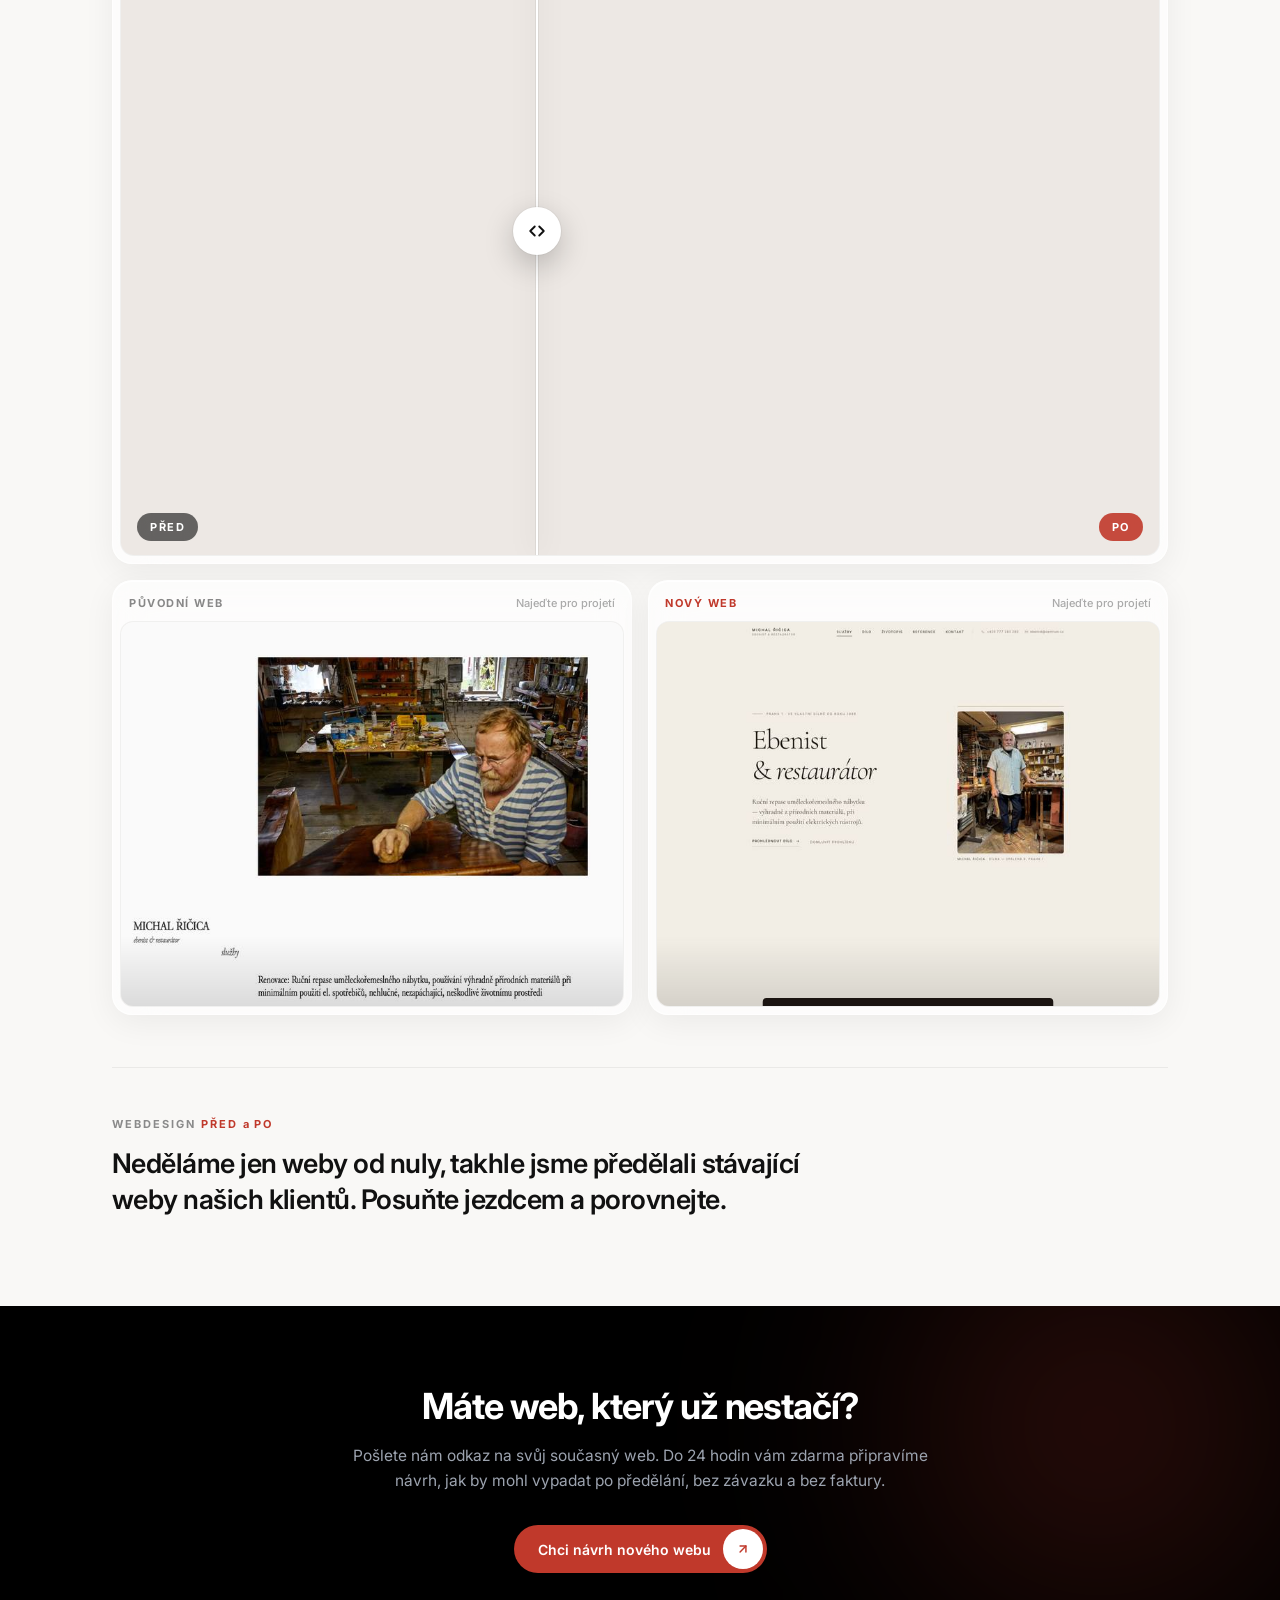
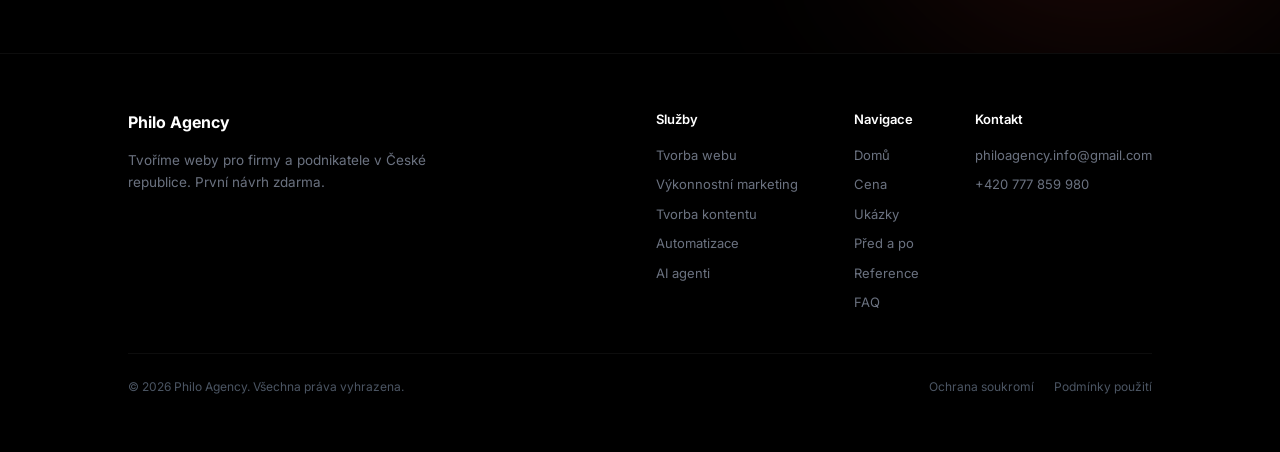
==== commit 1993e0b0: "Show Studio Itta before Absolute Studio on the before/after page Co-Authored-By: Claude Opus 5 <nore" ====
--- a/redesign-webu.html
+++ b/redesign-webu.html
@@ -657,12 +657,60 @@
     </div>
   </div>
 
-  <!-- ───── 01 ABSOLUTE STUDIO ───── -->
+  <!-- ───── 01 STUDIO ITTA ───── -->
+  <section class="ba-section px-6" id="studio-itta">
+    <div class="ba-wrap">
+      <div class="ba-head reveal">
+        <div>
+          <span class="ba-num">01</span>
+          <h2 class="ba-title">Studio Itta</h2>
+          <p class="ba-cat">Kadeřnictví a kosmetika · Praha 1</p>
+          <p class="ba-desc">Kadeřnictví, kosmetika GIGI, manikúra a pedikúra v centru Prahy u Václavského náměstí, italská škola vlasů a izraelská péče o pleť pod jednou střechou.</p>
+        </div>
+        <a class="ba-visit glass" href="https://studio-itta.cz/" target="_blank" rel="noopener">
+          Navštívit web
+          <svg width="14" height="14" viewBox="0 0 24 24" fill="none" stroke="currentColor" stroke-width="2.5" stroke-linecap="round" stroke-linejoin="round" aria-hidden="true"><path d="M7 17 17 7M9 7h8v8" /></svg>
+        </a>
+      </div>
+
+      <div class="ba-card glass reveal">
+        <div class="ba-bar" aria-hidden="true">
+          <span class="ba-dots"><i></i><i></i><i></i></span>
+          <span class="ba-url">studio-itta.cz</span>
+        </div>
+        <div class="ba-compare" data-compare>
+          <img class="ba-img" src="img/pred-po/itta-po.jpg" alt="Studio Itta: nový web" width="1600" height="1000" loading="lazy" decoding="async">
+          <div class="ba-before">
+            <img class="ba-img" src="img/pred-po/itta-pred.jpg" alt="Studio Itta: původní web" width="1600" height="1000" loading="lazy" decoding="async">
+          </div>
+          <span class="ba-label ba-label--before">Před</span>
+          <span class="ba-label ba-label--after">Po</span>
+          <div class="ba-handle" aria-hidden="true">
+            <span class="ba-knob"><svg width="18" height="18" viewBox="0 0 24 24" fill="none" stroke="currentColor" stroke-width="2.5" stroke-linecap="round" stroke-linejoin="round"><path d="m9 6-6 6 6 6M15 6l6 6-6 6" /></svg></span>
+          </div>
+          <input class="ba-range" type="range" min="0" max="100" value="50" aria-label="Porovnání původního a nového webu Studio Itta">
+        </div>
+      </div>
+
+      <div class="ba-pages">
+        <figure class="ba-page glass reveal">
+          <figcaption>Původní web <span class="ba-hint">Celá stránka</span></figcaption>
+          <div class="ba-scroll"><img src="img/pred-po/itta-pred-full.jpg" alt="Studio Itta: původní web, celá stránka" width="720" loading="lazy" decoding="async"></div>
+        </figure>
+        <figure class="ba-page ba-page--after glass reveal">
+          <figcaption>Nový web <span class="ba-hint">Celá stránka</span></figcaption>
+          <div class="ba-scroll"><img src="img/pred-po/itta-po-full.jpg" alt="Studio Itta: nový web, celá stránka" width="720" loading="lazy" decoding="async"></div>
+        </figure>
+      </div>
+    </div>
+  </section>
+
+  <!-- ───── 02 ABSOLUTE STUDIO ───── -->
   <section class="ba-section px-6" id="absolute-studio">
     <div class="ba-wrap">
       <div class="ba-head reveal">
         <div>
-          <span class="ba-num">01</span>
+          <span class="ba-num">02</span>
           <h2 class="ba-title">Absolute Studio</h2>
           <p class="ba-cat">EMS a kryolipolýza · Čáslav</p>
           <p class="ba-desc">Studio v srdci Čáslavi, které od roku 2018 nabízí bezdrátový EMS trénink s technologií Justfit a neinvazivní kryolipolýzu Kryo Cool 360.</p>
@@ -700,54 +748,6 @@
         <figure class="ba-page ba-page--after glass reveal">
           <figcaption>Nový web <span class="ba-hint">Celá stránka</span></figcaption>
           <div class="ba-scroll"><img src="img/pred-po/absolute-po-full.jpg" alt="Absolute Studio: nový web, celá stránka" width="720" loading="lazy" decoding="async"></div>
-        </figure>
-      </div>
-    </div>
-  </section>
-
-  <!-- ───── 02 STUDIO ITTA ───── -->
-  <section class="ba-section px-6" id="studio-itta">
-    <div class="ba-wrap">
-      <div class="ba-head reveal">
-        <div>
-          <span class="ba-num">02</span>
-          <h2 class="ba-title">Studio Itta</h2>
-          <p class="ba-cat">Kadeřnictví a kosmetika · Praha 1</p>
-          <p class="ba-desc">Kadeřnictví, kosmetika GIGI, manikúra a pedikúra v centru Prahy u Václavského náměstí, italská škola vlasů a izraelská péče o pleť pod jednou střechou.</p>
-        </div>
-        <a class="ba-visit glass" href="https://studio-itta.cz/" target="_blank" rel="noopener">
-          Navštívit web
-          <svg width="14" height="14" viewBox="0 0 24 24" fill="none" stroke="currentColor" stroke-width="2.5" stroke-linecap="round" stroke-linejoin="round" aria-hidden="true"><path d="M7 17 17 7M9 7h8v8" /></svg>
-        </a>
-      </div>
-
-      <div class="ba-card glass reveal">
-        <div class="ba-bar" aria-hidden="true">
-          <span class="ba-dots"><i></i><i></i><i></i></span>
-          <span class="ba-url">studio-itta.cz</span>
-        </div>
-        <div class="ba-compare" data-compare>
-          <img class="ba-img" src="img/pred-po/itta-po.jpg" alt="Studio Itta: nový web" width="1600" height="1000" loading="lazy" decoding="async">
-          <div class="ba-before">
-            <img class="ba-img" src="img/pred-po/itta-pred.jpg" alt="Studio Itta: původní web" width="1600" height="1000" loading="lazy" decoding="async">
-          </div>
-          <span class="ba-label ba-label--before">Před</span>
-          <span class="ba-label ba-label--after">Po</span>
-          <div class="ba-handle" aria-hidden="true">
-            <span class="ba-knob"><svg width="18" height="18" viewBox="0 0 24 24" fill="none" stroke="currentColor" stroke-width="2.5" stroke-linecap="round" stroke-linejoin="round"><path d="m9 6-6 6 6 6M15 6l6 6-6 6" /></svg></span>
-          </div>
-          <input class="ba-range" type="range" min="0" max="100" value="50" aria-label="Porovnání původního a nového webu Studio Itta">
-        </div>
-      </div>
-
-      <div class="ba-pages">
-        <figure class="ba-page glass reveal">
-          <figcaption>Původní web <span class="ba-hint">Celá stránka</span></figcaption>
-          <div class="ba-scroll"><img src="img/pred-po/itta-pred-full.jpg" alt="Studio Itta: původní web, celá stránka" width="720" loading="lazy" decoding="async"></div>
-        </figure>
-        <figure class="ba-page ba-page--after glass reveal">
-          <figcaption>Nový web <span class="ba-hint">Celá stránka</span></figcaption>
-          <div class="ba-scroll"><img src="img/pred-po/itta-po-full.jpg" alt="Studio Itta: nový web, celá stránka" width="720" loading="lazy" decoding="async"></div>
         </figure>
       </div>
     </div>
